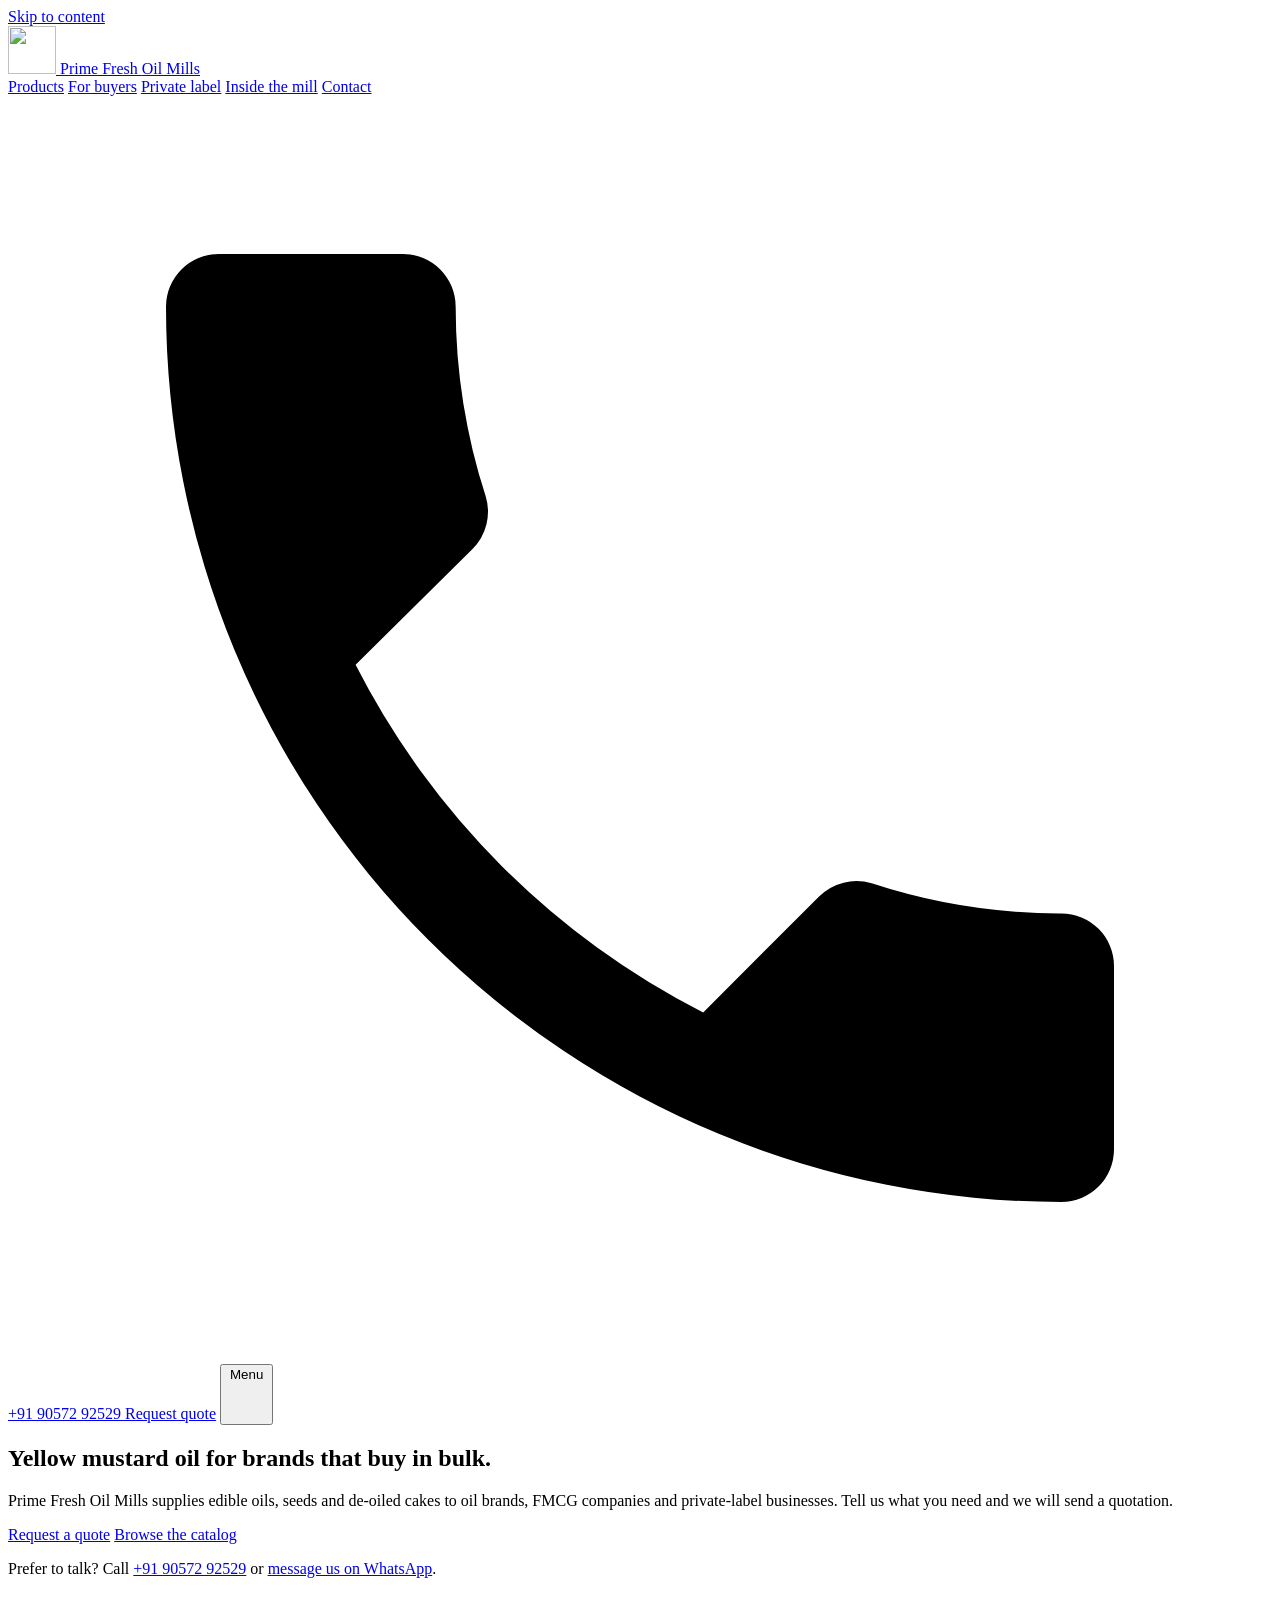
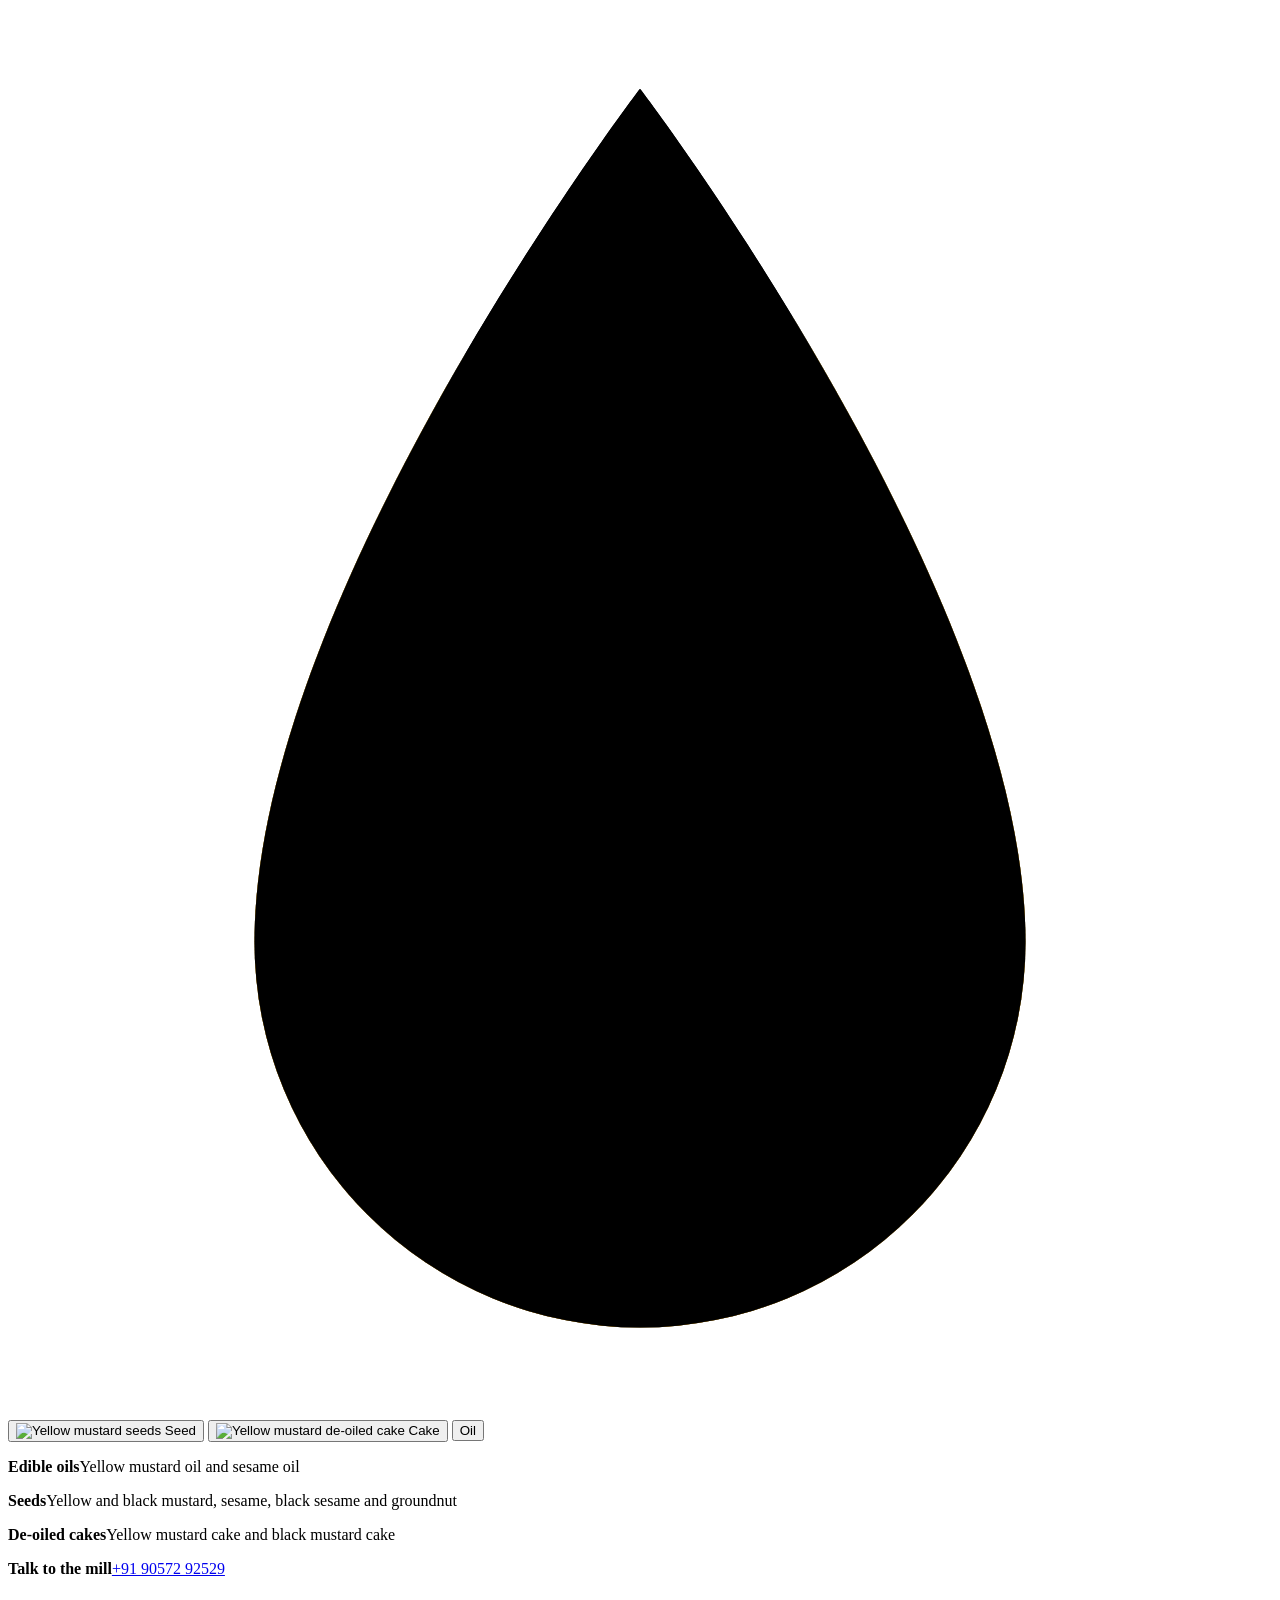
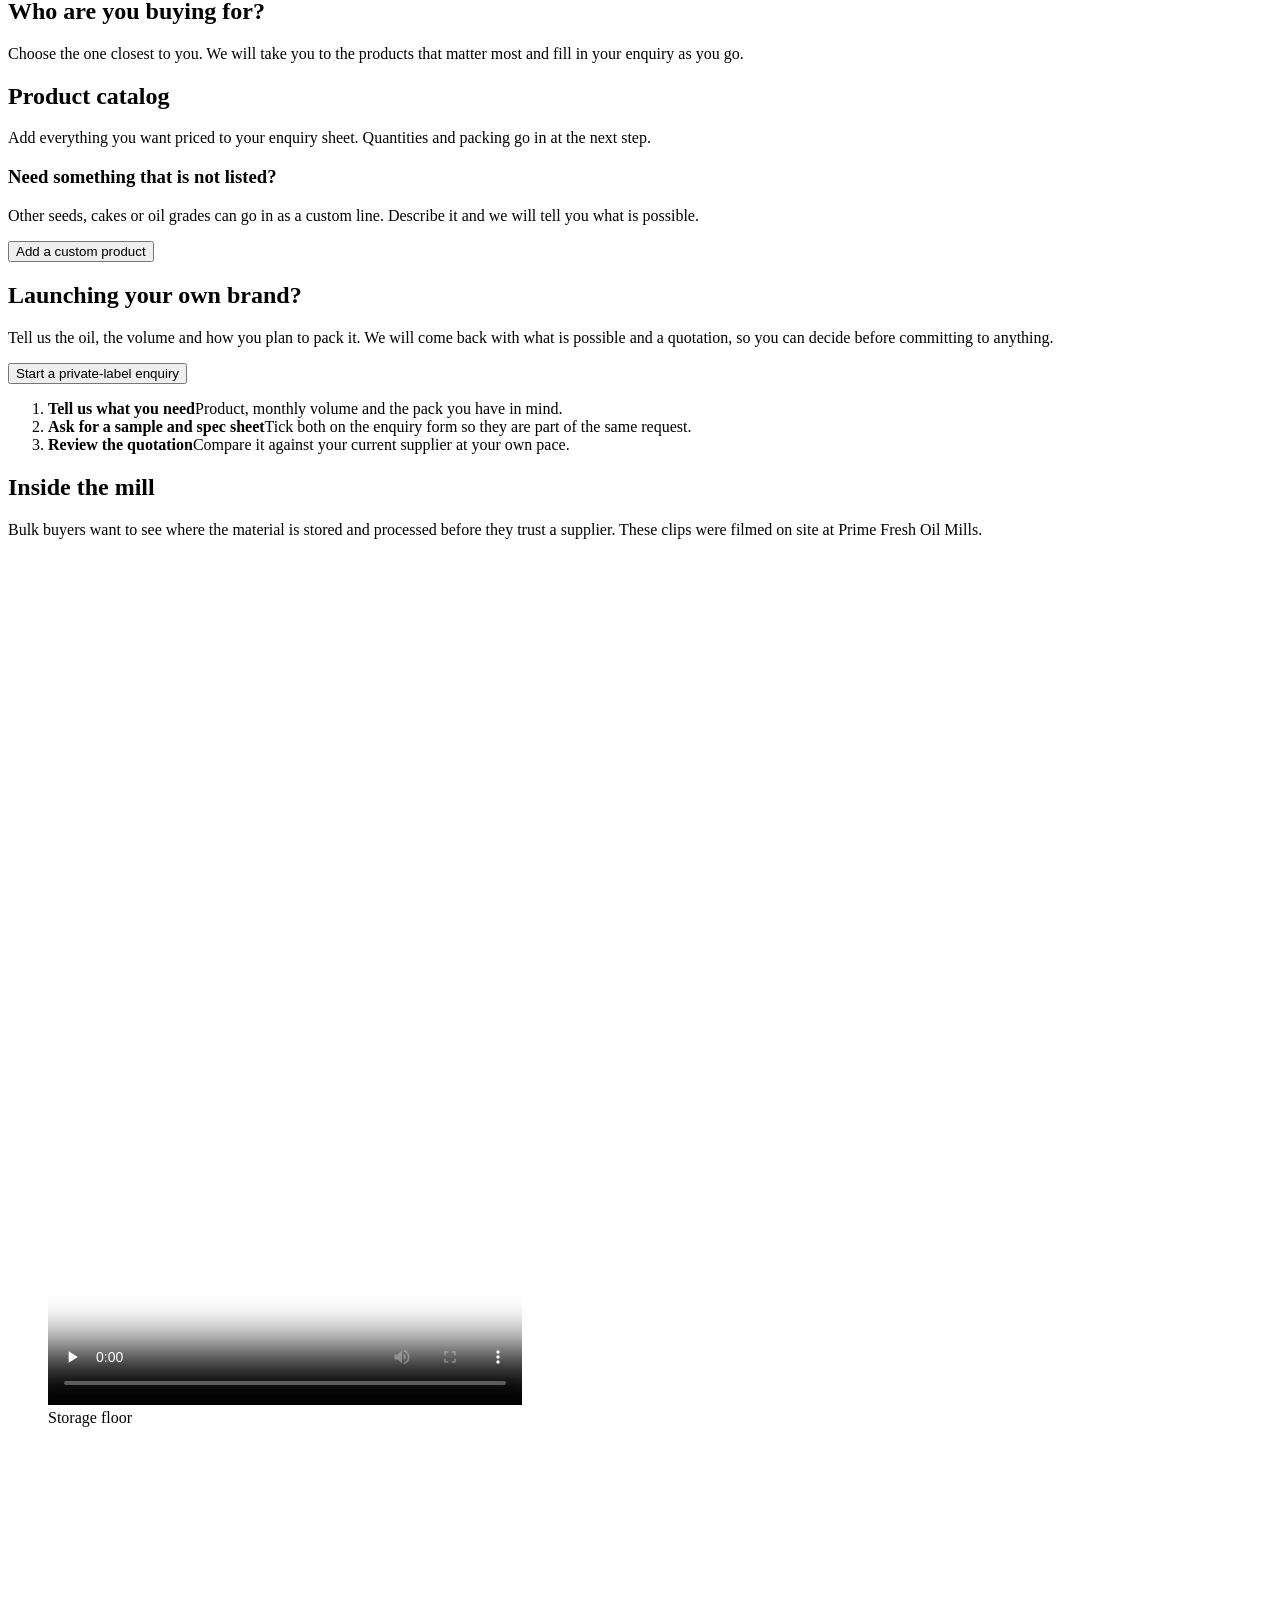
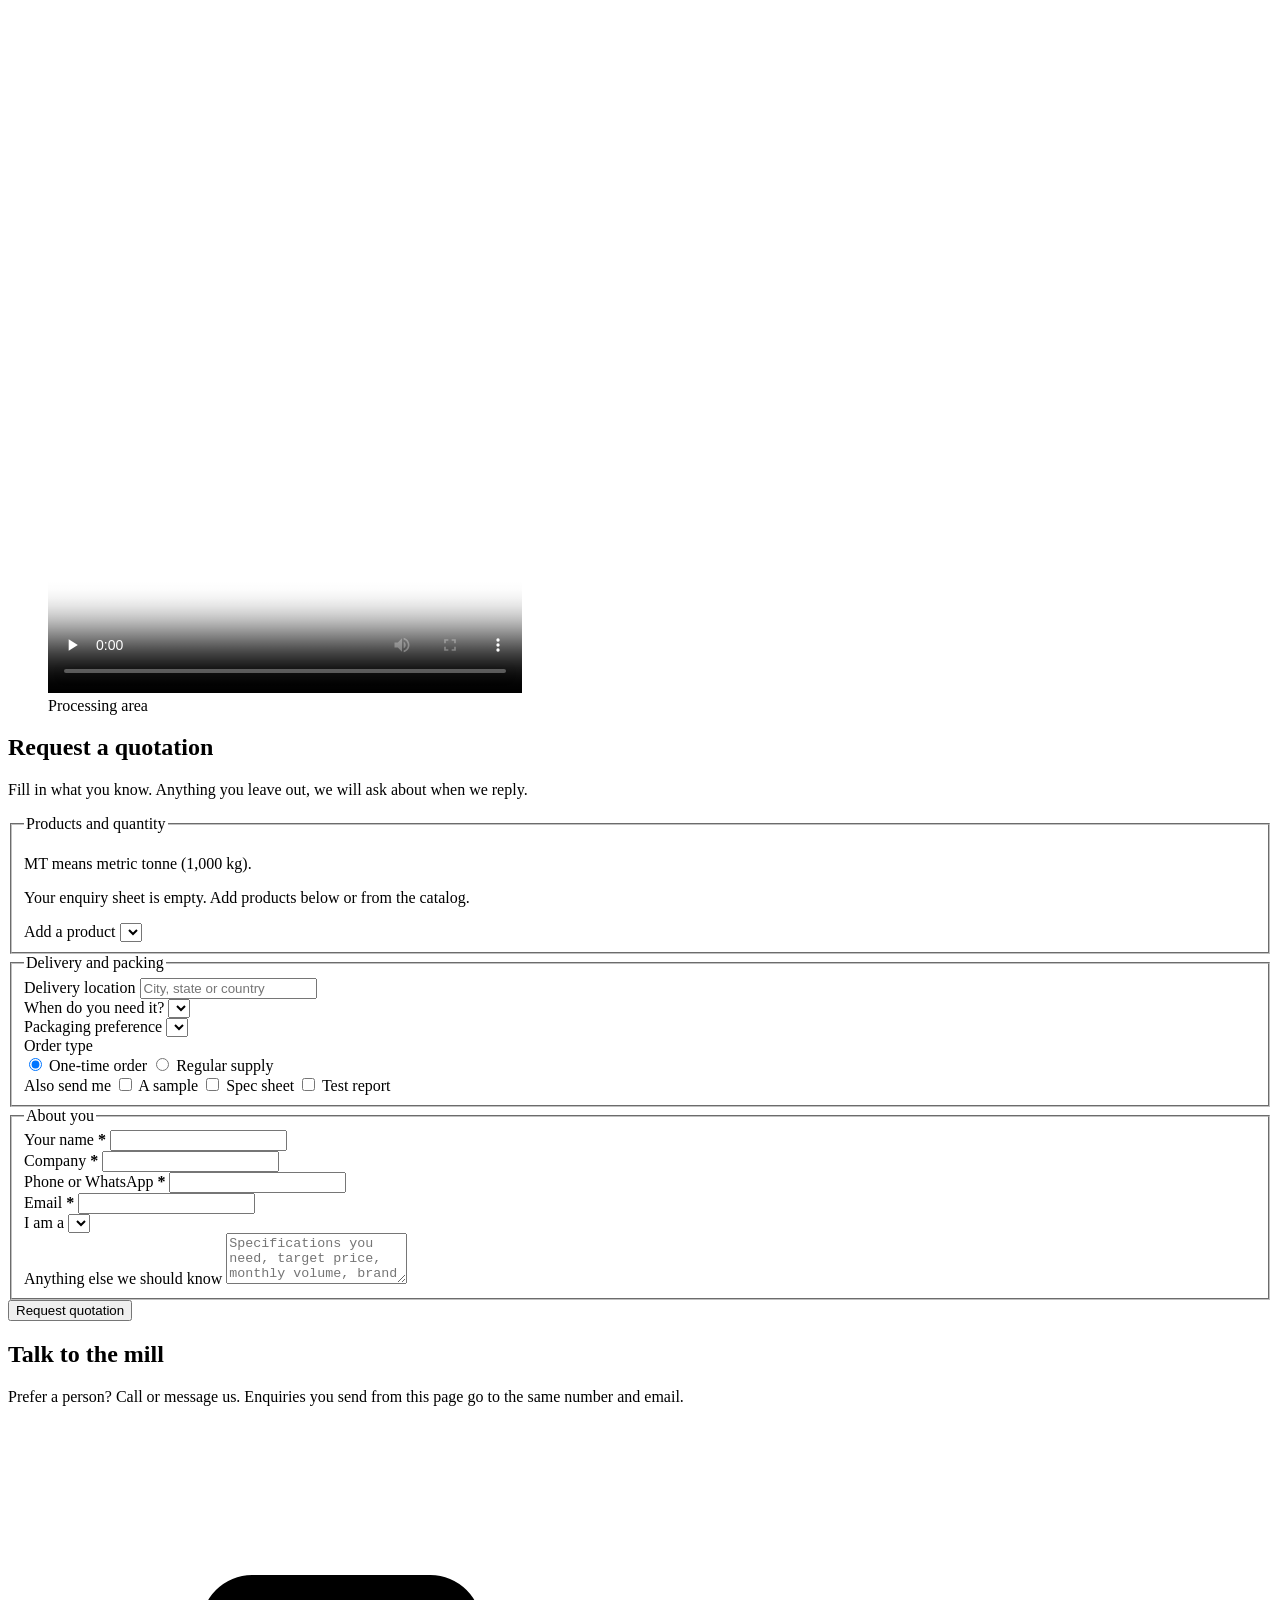
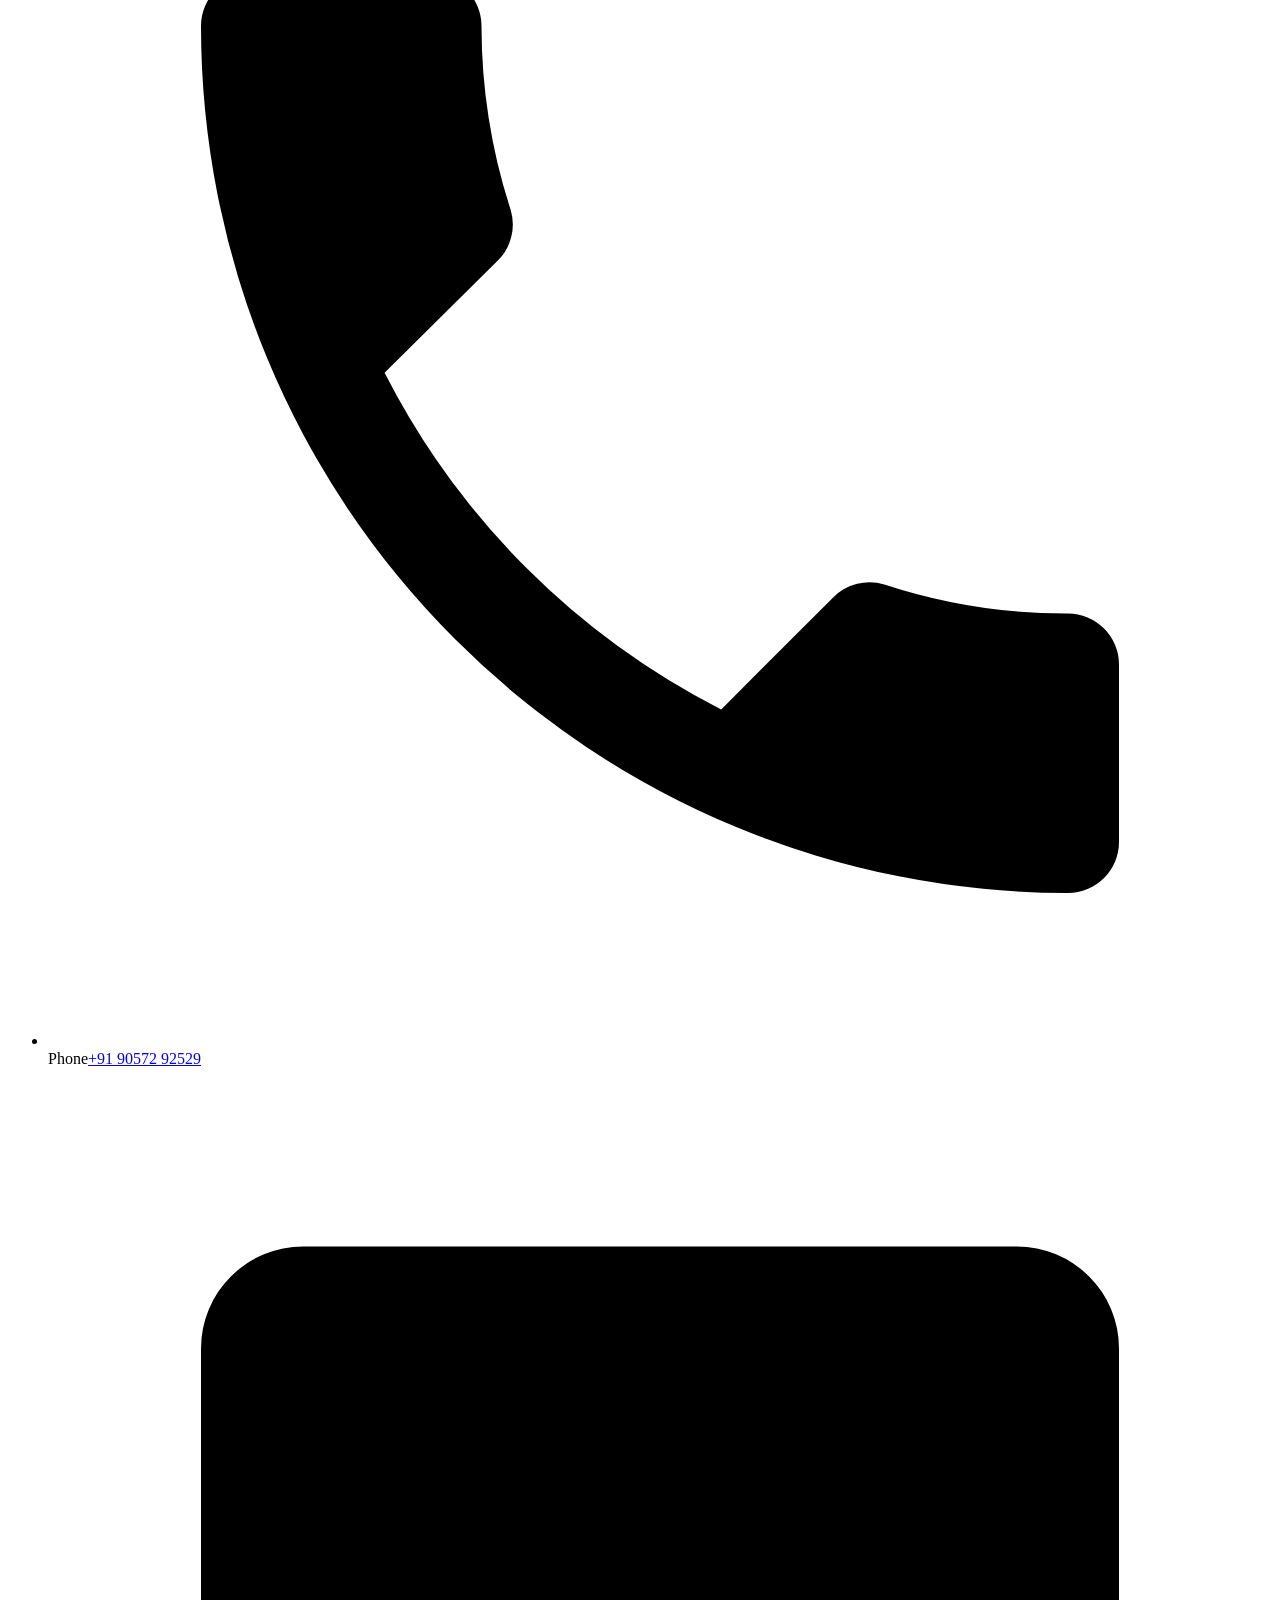
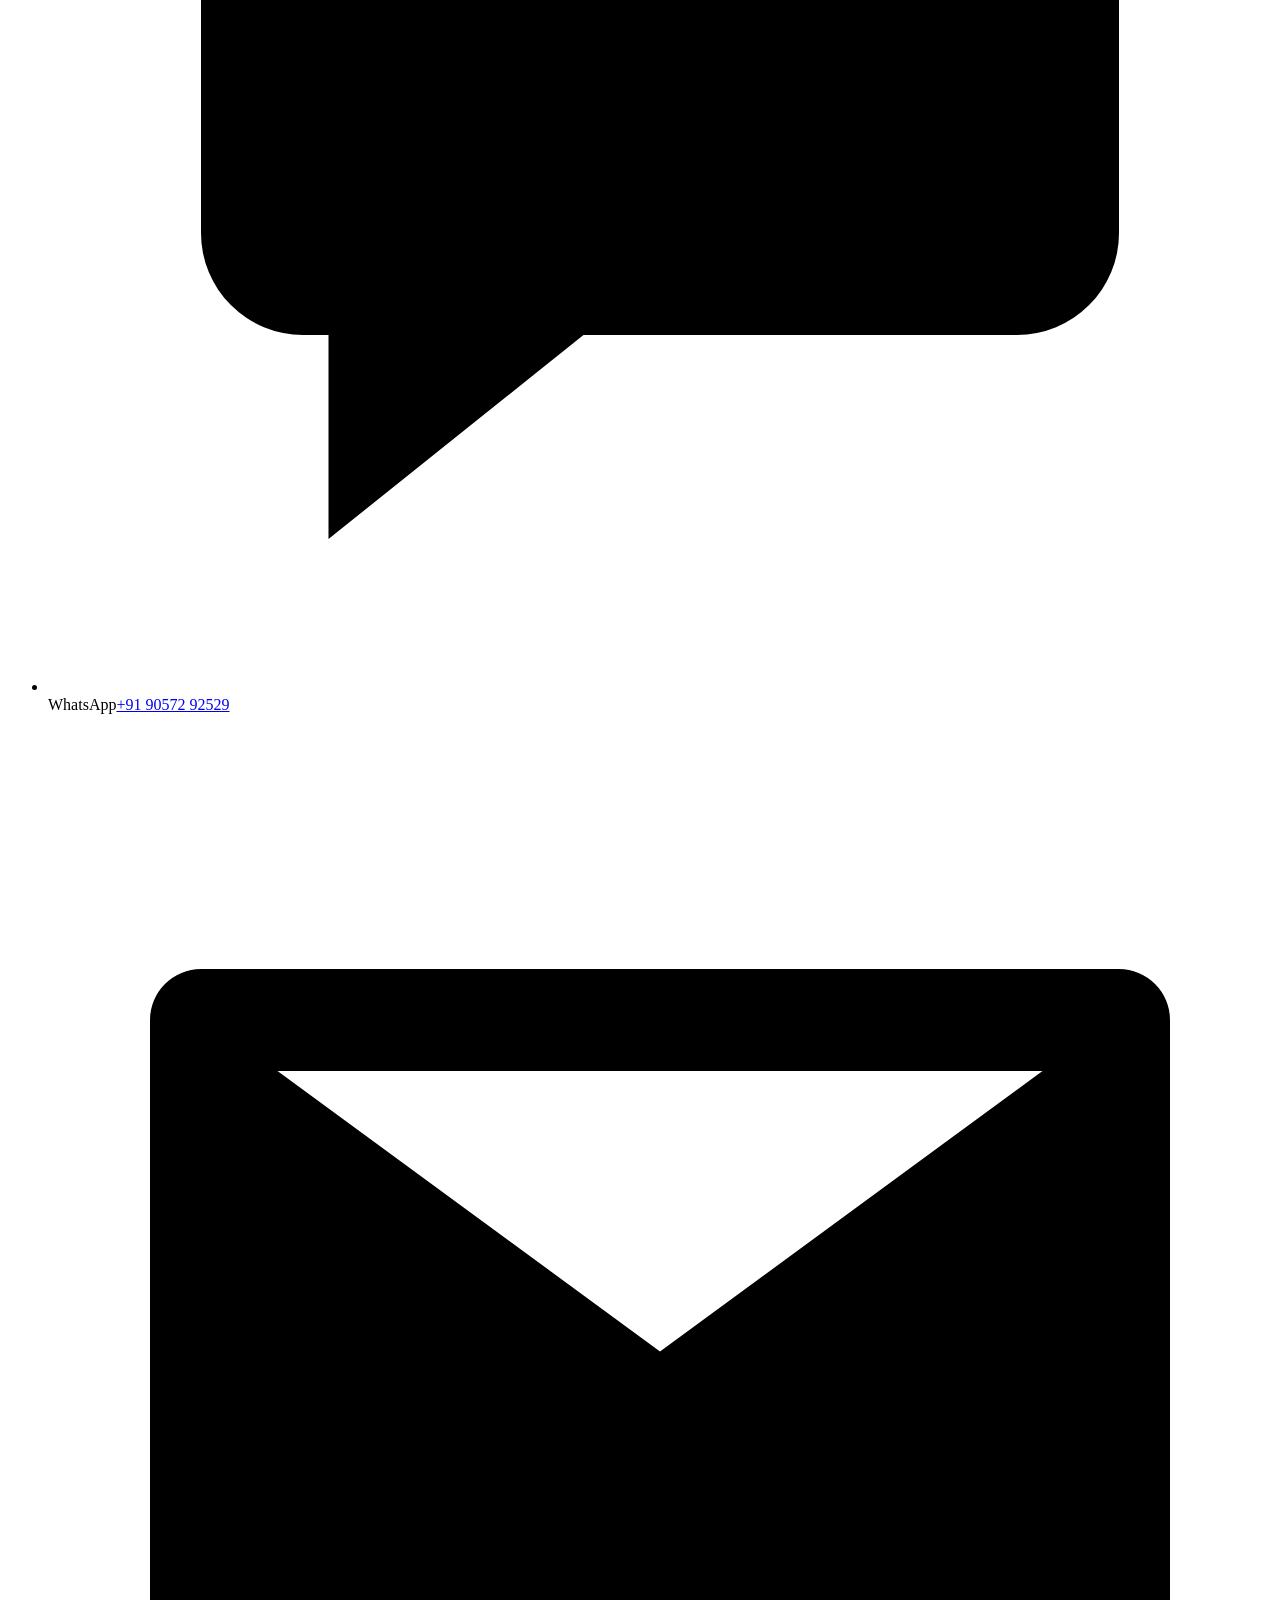
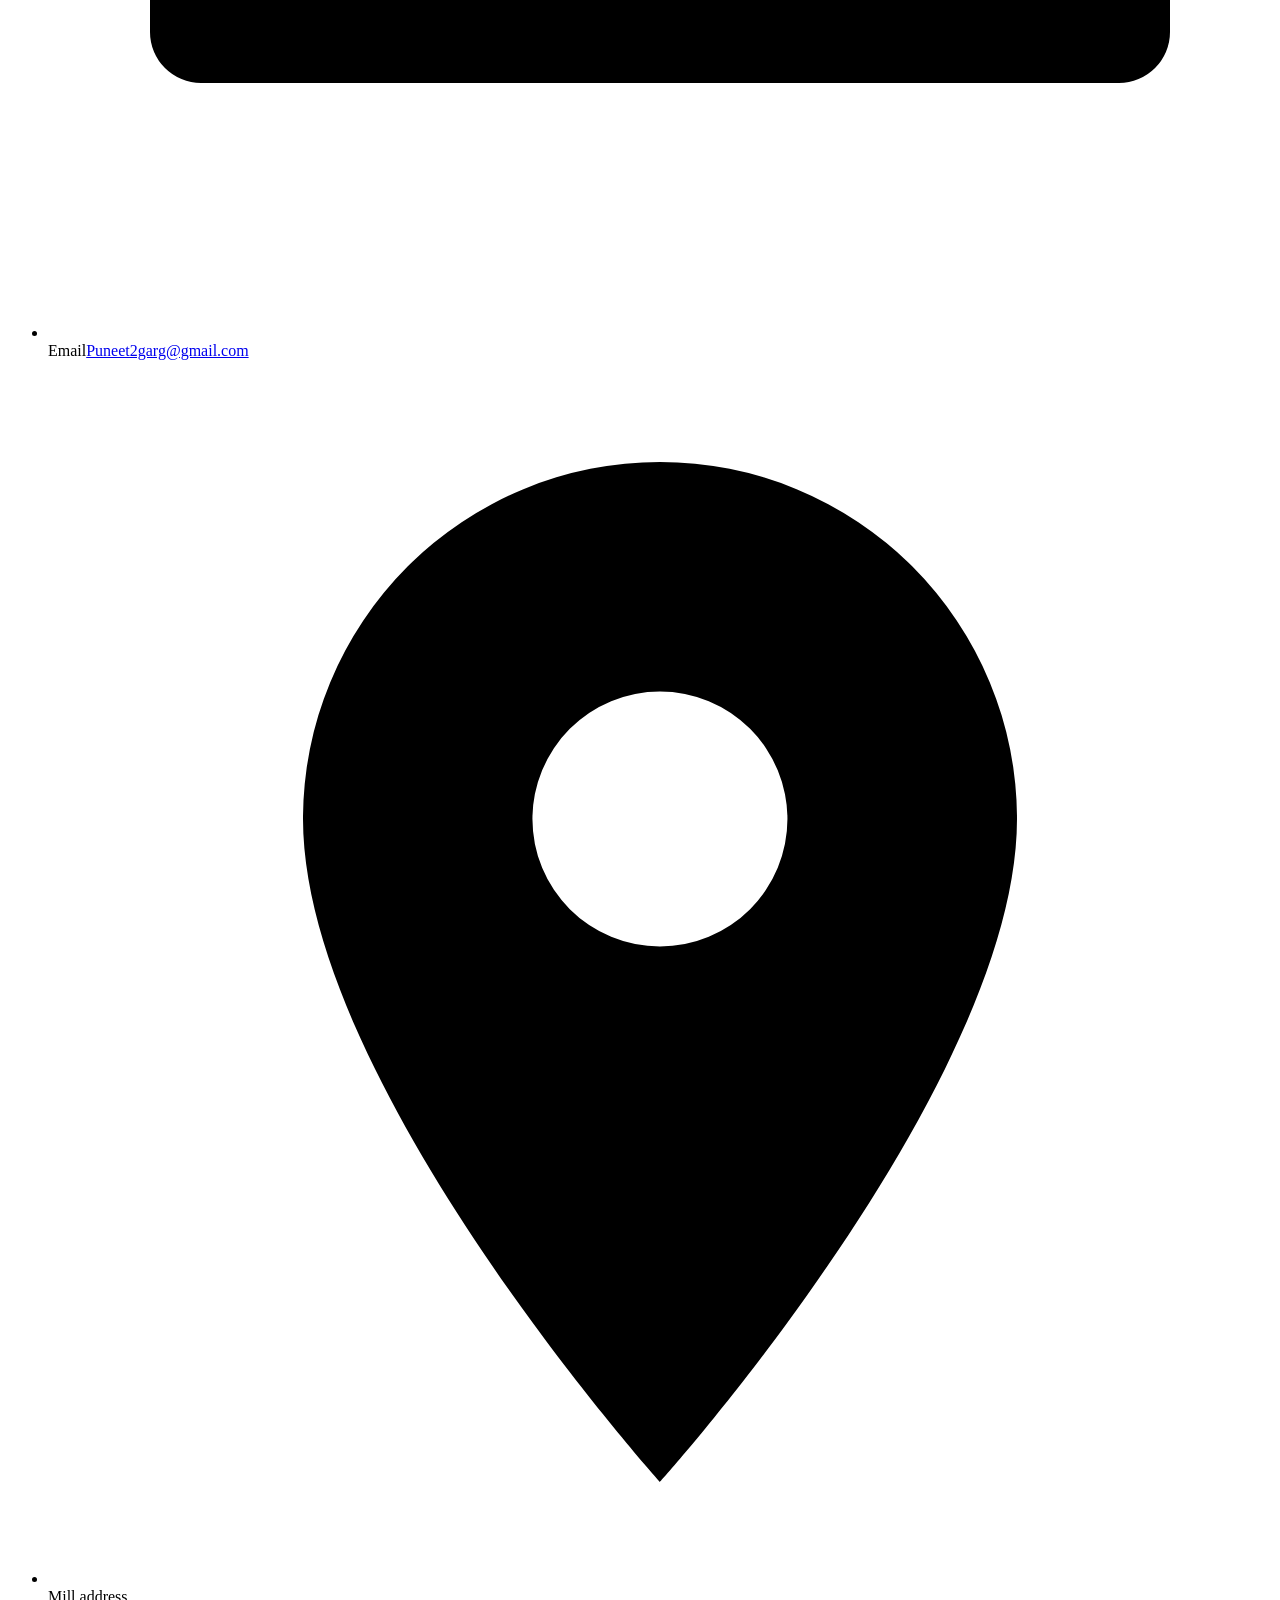
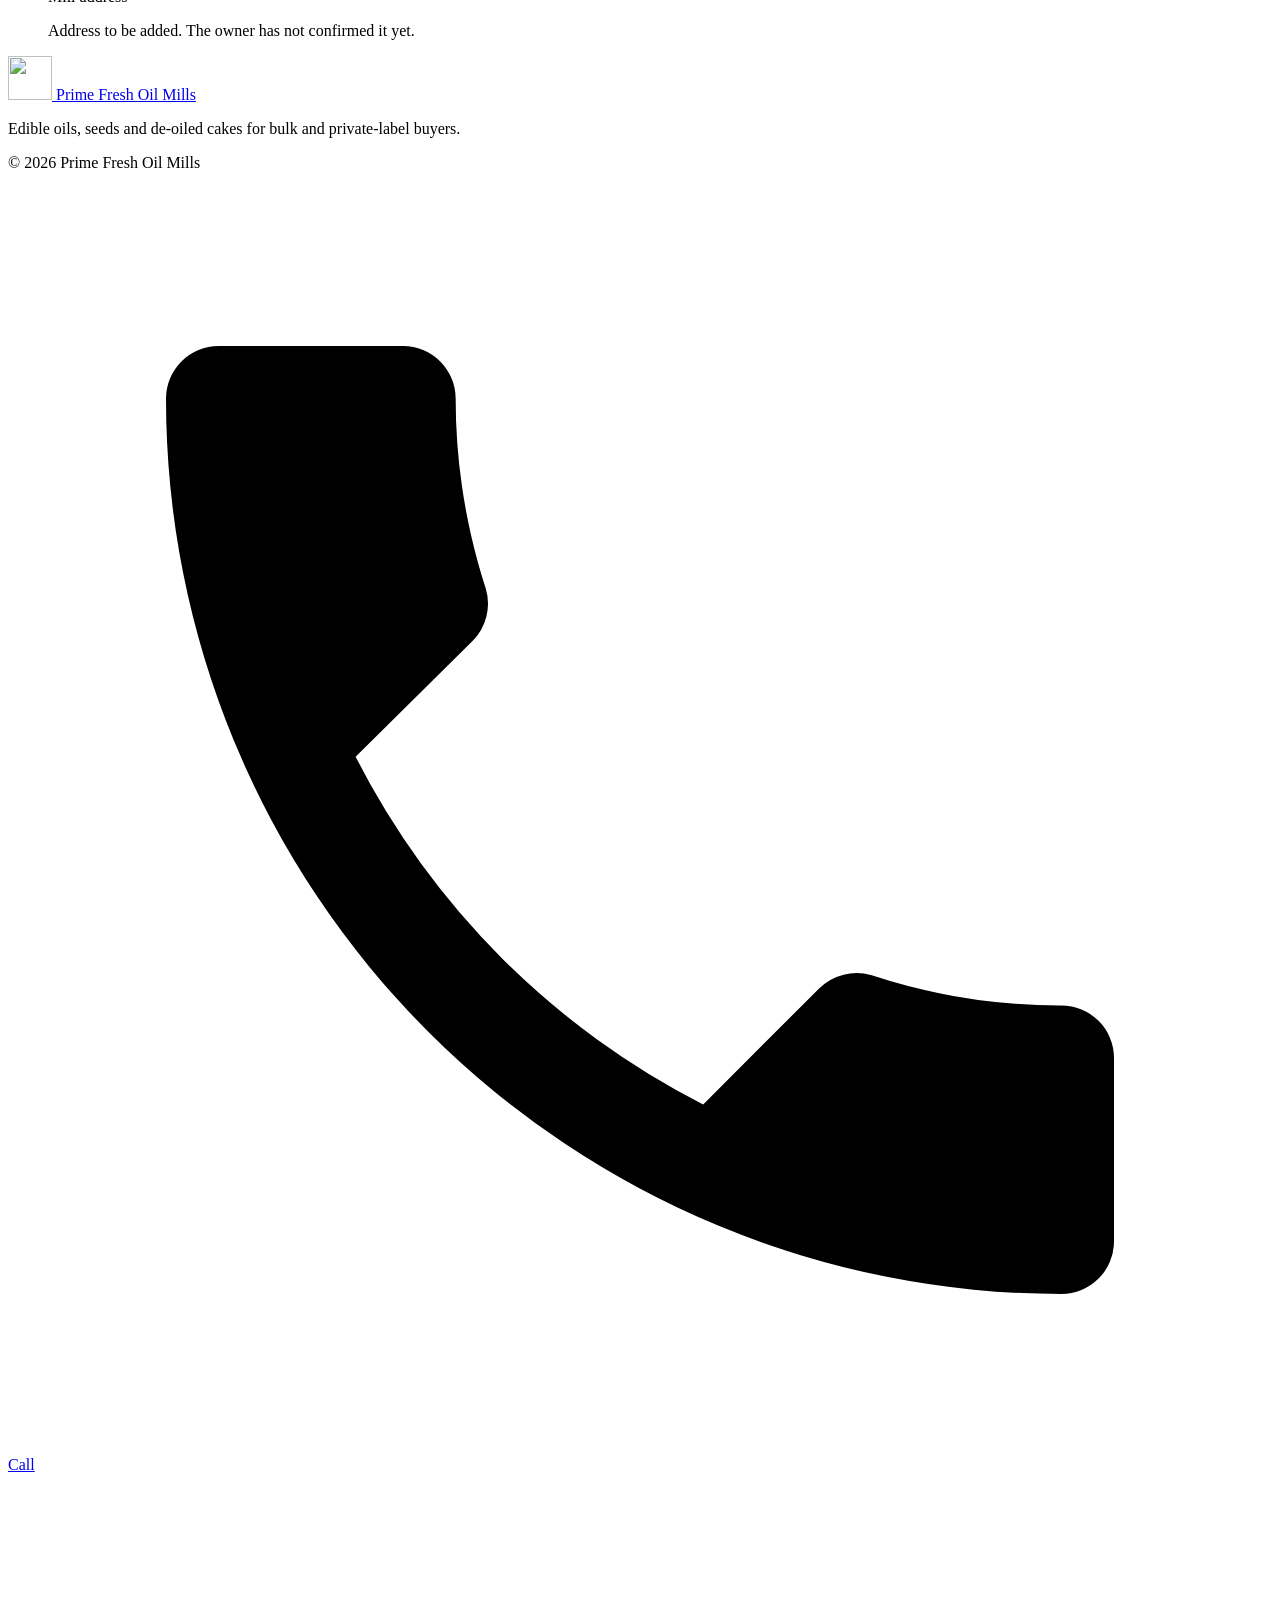
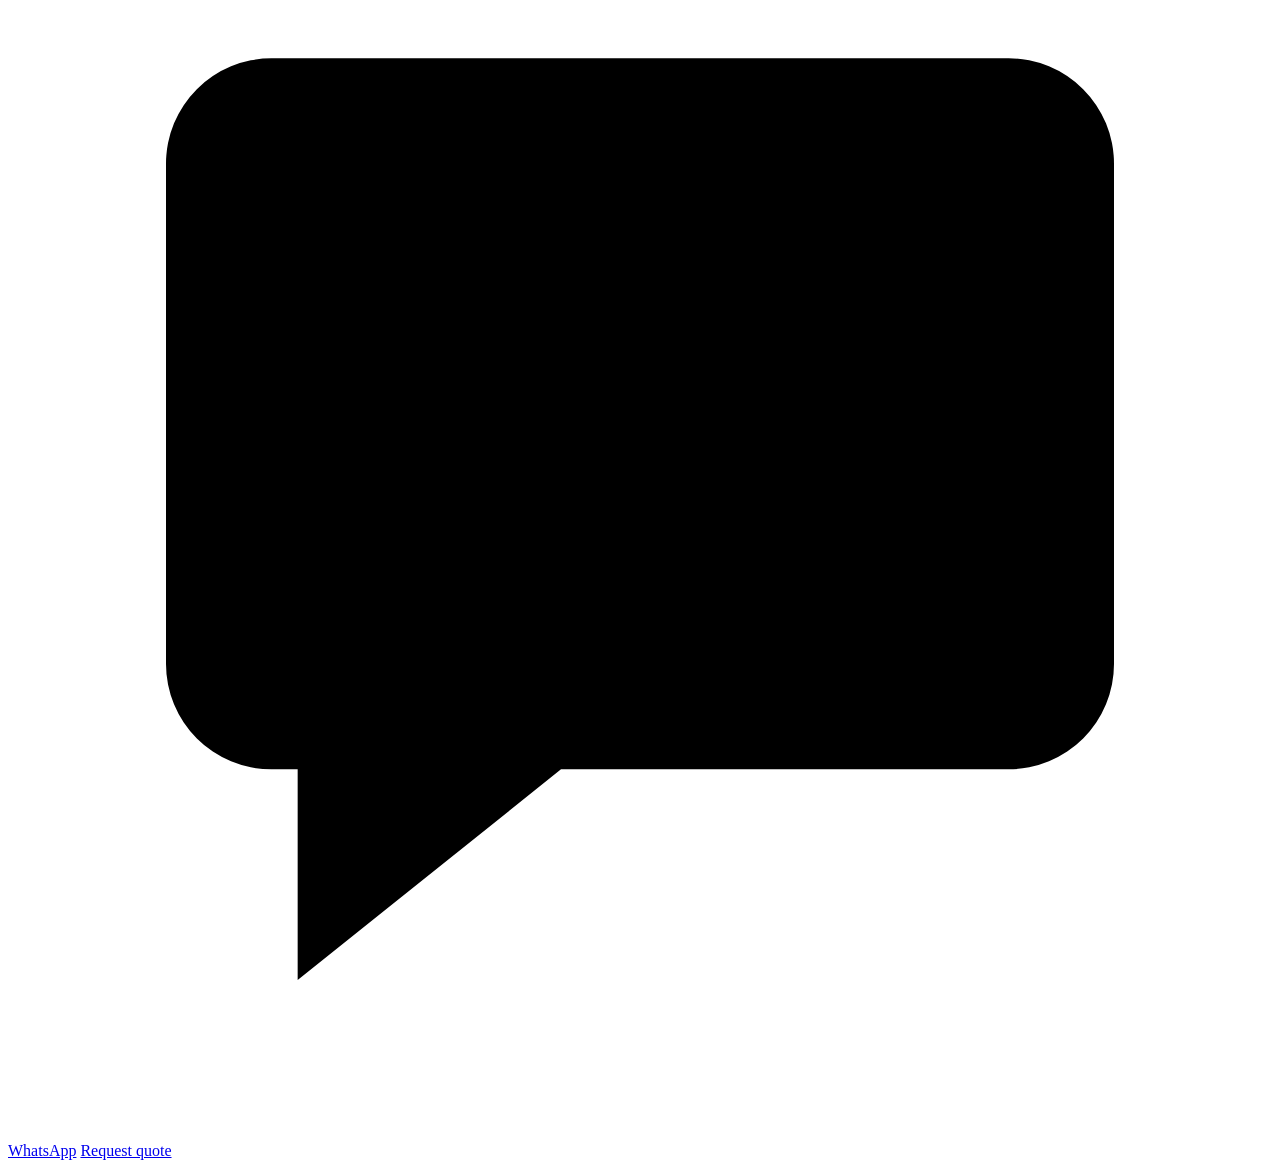
==== index.html @ de6ed410 "Add files via upload" ====
<!doctype html>
<html lang="en">
<head>
  <meta charset="UTF-8" />
  <meta name="viewport" content="width=device-width, initial-scale=1" />
  <title>Prime Fresh Oil Mills | Yellow mustard oil, seeds and de-oiled cakes in bulk</title>
  <meta name="description" content="Prime Fresh Oil Mills supplies yellow mustard oil, sesame oil, edible seeds and de-oiled cakes in bulk to oil brands, FMCG companies and private-label businesses. Request a quotation." />
  <meta name="theme-color" content="#06301B" />
  <meta property="og:title" content="Prime Fresh Oil Mills" />
  <meta property="og:description" content="Yellow mustard oil, sesame oil, seeds and de-oiled cakes in bulk. Request a quotation." />
  <meta property="og:type" content="website" />
  <meta property="og:image" content="/img/emblem-on-white.png" />
  <link rel="icon" type="image/png" href="/img/favicon.png" />
  <link rel="preconnect" href="https://fonts.googleapis.com" />
  <link rel="preconnect" href="https://fonts.gstatic.com" crossorigin />
  <link href="https://fonts.googleapis.com/css2?family=Bricolage+Grotesque:opsz,wght@12..96,500;12..96,700;12..96,800&family=Hanken+Grotesk:wght@400;500;600;700&display=swap" rel="stylesheet" />
  <link rel="stylesheet" href="/css/styles.css" />
  <script type="application/ld+json">
  {
    "@context": "https://schema.org",
    "@type": "Organization",
    "name": "Prime Fresh Oil Mills",
    "telephone": "+91 90572 92529",
    "email": "Puneet2garg@gmail.com",
    "logo": "/img/emblem-on-white.png",
    "description": "Manufacturer and bulk supplier of edible oils, seeds and de-oiled cakes."
  }
  </script>
</head>
<body>
  <a class="skip" href="#main">Skip to content</a>

  <!-- ============ HEADER ============ -->
  <header class="site-header" id="top">
    <div class="wrap site-header__bar">
      <a class="brand" href="#top" aria-label="Prime Fresh Oil Mills, home">
        <img src="/img/emblem.png" alt="" width="48" height="48" />
        <span class="brand__name">Prime Fresh <span>Oil Mills</span></span>
      </a>

      <nav class="nav" id="nav" aria-label="Main">
        <a href="#products">Products</a>
        <a href="#buyers">For buyers</a>
        <a href="#private-label">Private label</a>
        <a href="#mill">Inside the mill</a>
        <a href="#contact">Contact</a>
      </nav>

      <div class="site-header__actions">
        <a class="header-phone" href="tel:+919057292529">
          <svg viewBox="0 0 24 24" aria-hidden="true"><path d="M6.6 10.8a15.1 15.1 0 0 0 6.6 6.6l2.2-2.2a1 1 0 0 1 1-.25 11.4 11.4 0 0 0 3.6.57 1 1 0 0 1 1 1V20a1 1 0 0 1-1 1A17 17 0 0 1 3 4a1 1 0 0 1 1-1h3.5a1 1 0 0 1 1 1c0 1.25.2 2.45.57 3.6a1 1 0 0 1-.25 1z"/></svg>
          +91 90572 92529
        </a>
        <a class="btn btn--gold btn--sm" href="#quote" data-goto-quote>Request quote</a>
        <button class="menu-btn" id="menuBtn" aria-expanded="false" aria-controls="nav">
          <span class="sr">Menu</span>
          <svg viewBox="0 0 24 24" aria-hidden="true"><path d="M4 7h16M4 12h16M4 17h16"/></svg>
        </button>
      </div>
    </div>
  </header>

  <main id="main">

    <!-- ============ HERO ============ -->
    <section class="hero on-dark" aria-labelledby="hero-title">
      <div class="wrap hero__inner">
        <div class="hero__copy">
          <h1 id="hero-title">Yellow mustard oil for brands that buy in bulk.</h1>
          <p class="hero__lead">
            Prime Fresh Oil Mills supplies edible oils, seeds and de-oiled cakes to oil brands,
            FMCG companies and private-label businesses. Tell us what you need and we will send a quotation.
          </p>
          <div class="hero__cta">
            <a class="btn btn--gold btn--lg" href="#quote" data-goto-quote data-prefill-product="yellow-mustard-oil">Request a quote</a>
            <a class="btn btn--ghost btn--lg" href="#products">Browse the catalog</a>
          </div>
          <p class="hero__note">
            Prefer to talk? Call <a href="tel:+919057292529">+91 90572 92529</a> or
            <a href="https://wa.me/919057292529" target="_blank" rel="noopener">message us on WhatsApp</a>.
          </p>
        </div>

        <div class="hero__visual" aria-label="Yellow mustard in three forms: oil, seed and cake">
          <svg class="drop" viewBox="0 0 400 450" role="img" aria-label="A drop of golden yellow mustard oil filling up">
            <defs>
              <clipPath id="dropClip">
                <path d="M200 30 C200 30 78 190 78 300 A122 122 0 0 0 322 300 C322 190 200 30 200 30 Z"/>
              </clipPath>
              <linearGradient id="oilA" x1="0" y1="0" x2="0.4" y2="1">
                <stop offset="0" stop-color="#F7CE5B"/>
                <stop offset="0.55" stop-color="#E5AC2B"/>
                <stop offset="1" stop-color="#B57C10"/>
              </linearGradient>
              <linearGradient id="oilB" x1="0" y1="0" x2="0" y2="1">
                <stop offset="0" stop-color="#FFE08A" stop-opacity=".75"/>
                <stop offset="1" stop-color="#E5AC2B" stop-opacity=".55"/>
              </linearGradient>
            </defs>
            <path class="drop__glass" d="M200 30 C200 30 78 190 78 300 A122 122 0 0 0 322 300 C322 190 200 30 200 30 Z"/>
            <g clip-path="url(#dropClip)">
              <g class="liquid">
                <g class="wave wave--back"><path d="M-200 108 q50 -12 100 0 t100 0 t100 0 t100 0 t100 0 t100 0 t100 0 t100 0 V480 H-200 Z" fill="url(#oilB)"/></g>
                <g class="wave wave--front"><path d="M-200 118 q50 -12 100 0 t100 0 t100 0 t100 0 t100 0 t100 0 t100 0 t100 0 V480 H-200 Z" fill="url(#oilA)"/></g>
              </g>
            </g>
            <path class="drop__shine" d="M122 290 C122 240 150 188 176 146"/>
            <path class="drop__outline" d="M200 30 C200 30 78 190 78 300 A122 122 0 0 0 322 300 C322 190 200 30 200 30 Z"/>
          </svg>

          <button class="medal medal--seed" type="button" data-filter-form="seed" data-filter-crop="mustard">
            <img src="/img/yellow-mustard-seeds.webp" alt="Yellow mustard seeds" width="120" height="120" />
            <span>Seed</span>
          </button>
          <button class="medal medal--cake" type="button" data-filter-form="cake" data-filter-crop="mustard">
            <img src="/img/yellow-mustard-cake.webp" alt="Yellow mustard de-oiled cake" width="120" height="120" />
            <span>Cake</span>
          </button>
          <button class="medal-tag medal-tag--oil" type="button" data-filter-form="oil" data-filter-crop="mustard">Oil</button>
        </div>
      </div>
    </section>

    <!-- ============ WHAT WE SUPPLY (confirmed facts only) ============ -->
    <section class="facts" aria-label="What we supply">
      <div class="wrap facts__grid">
        <p><strong>Edible oils</strong>Yellow mustard oil and sesame oil</p>
        <p><strong>Seeds</strong>Yellow and black mustard, sesame, black sesame and groundnut</p>
        <p><strong>De-oiled cakes</strong>Yellow mustard cake and black mustard cake</p>
        <p><strong>Talk to the mill</strong><a href="tel:+919057292529">+91 90572 92529</a></p>
      </div>
    </section>

    <!-- ============ BUYER ROUTES ============ -->
    <section class="section section--paper" id="buyers" aria-labelledby="buyers-title">
      <div class="wrap buyers">
        <div class="section__head">
          <h2 id="buyers-title">Who are you buying for?</h2>
          <p>Choose the one closest to you. We will take you to the products that matter most and fill in your enquiry as you go.</p>
        </div>
        <ul class="routes" id="routes"></ul>
      </div>
    </section>

    <!-- ============ CATALOG ============ -->
    <section class="section" id="products" aria-labelledby="products-title">
      <div class="wrap">
        <div class="section__head">
          <h2 id="products-title">Product catalog</h2>
          <p>Add everything you want priced to your enquiry sheet. Quantities and packing go in at the next step.</p>
        </div>

        <div class="filters" role="group" aria-label="Filter products">
          <div class="seg" id="formFilters" role="group" aria-label="Product form"></div>
          <div class="chips" id="cropFilters" role="group" aria-label="Crop"></div>
          <p class="filters__count" id="count" aria-live="polite"></p>
        </div>

        <div class="grid" id="grid"></div>

        <div class="custom-ask">
          <div>
            <h3>Need something that is not listed?</h3>
            <p>Other seeds, cakes or oil grades can go in as a custom line. Describe it and we will tell you what is possible.</p>
          </div>
          <button class="btn btn--outline" type="button" data-add-other>Add a custom product</button>
        </div>
      </div>
    </section>

    <!-- ============ PRIVATE LABEL ============ -->
    <section class="section section--green on-dark" id="private-label" aria-labelledby="pl-title">
      <div class="wrap pl">
        <div class="pl__copy">
          <h2 id="pl-title">Launching your own brand?</h2>
          <p>
            Tell us the oil, the volume and how you plan to pack it. We will come back with what is possible and a quotation,
            so you can decide before committing to anything.
          </p>
          <button class="btn btn--gold btn--lg" type="button" id="plStart">Start a private-label enquiry</button>
        </div>
        <ol class="steps">
          <li><strong>Tell us what you need</strong><span>Product, monthly volume and the pack you have in mind.</span></li>
          <li><strong>Ask for a sample and spec sheet</strong><span>Tick both on the enquiry form so they are part of the same request.</span></li>
          <li><strong>Review the quotation</strong><span>Compare it against your current supplier at your own pace.</span></li>
        </ol>
      </div>
    </section>

    <!-- ============ INSIDE THE MILL ============ -->
    <section class="section section--paper" id="mill" aria-labelledby="mill-title">
      <div class="wrap mill">
        <div class="section__head">
          <h2 id="mill-title">Inside the mill</h2>
          <p>Bulk buyers want to see where the material is stored and processed before they trust a supplier. These clips were filmed on site at Prime Fresh Oil Mills.</p>
        </div>
        <div class="reels">
          <figure>
            <video controls playsinline preload="none" poster="/img/poster-storage.webp" width="474" height="850">
              <source src="/video/storage-floor.mp4" type="video/mp4" />
            </video>
            <figcaption>Storage floor</figcaption>
          </figure>
          <figure>
            <video controls playsinline preload="none" poster="/img/poster-processing.webp" width="474" height="850">
              <source src="/video/processing-floor.mp4" type="video/mp4" />
            </video>
            <figcaption>Processing area</figcaption>
          </figure>
        </div>
      </div>
    </section>

    <!-- ============ QUOTE + CONTACT ============ -->
    <section class="section quote" id="quote" aria-labelledby="quote-title">
      <div class="wrap quote__grid">

        <div class="sheet" id="sheet">
          <div class="sheet__head">
            <h2 id="quote-title">Request a quotation</h2>
            <p>Fill in what you know. Anything you leave out, we will ask about when we reply.</p>
          </div>

          <form id="enquiryForm" novalidate>
            <div class="alert" id="formAlert" role="alert" hidden></div>

            <fieldset class="fs">
              <legend>Products and quantity</legend>
              <p class="hint">MT means metric tonne (1,000 kg).</p>
              <ul class="items" id="items"></ul>
              <div class="empty" id="itemsEmpty">
                <p>Your enquiry sheet is empty. Add products below or from the catalog.</p>
              </div>
              <div class="field field--inline">
                <label for="addSelect">Add a product</label>
                <select id="addSelect"></select>
              </div>
            </fieldset>

            <fieldset class="fs">
              <legend>Delivery and packing</legend>
              <div class="cols">
                <div class="field">
                  <label for="destination">Delivery location</label>
                  <input id="destination" name="destination" type="text" autocomplete="off" placeholder="City, state or country" />
                </div>
                <div class="field">
                  <label for="needBy">When do you need it?</label>
                  <select id="needBy" name="needBy"></select>
                </div>
                <div class="field">
                  <label for="packaging">Packaging preference</label>
                  <select id="packaging" name="packaging"></select>
                </div>
                <div class="field">
                  <span class="label" id="orderTypeLabel">Order type</span>
                  <div class="radios" role="radiogroup" aria-labelledby="orderTypeLabel">
                    <label><input type="radio" name="orderType" value="One-time order" checked /> One-time order</label>
                    <label><input type="radio" name="orderType" value="Regular supply" /> Regular supply</label>
                  </div>
                </div>
              </div>
              <div class="checks">
                <span class="label">Also send me</span>
                <label><input type="checkbox" name="extras" value="a sample" /> A sample</label>
                <label><input type="checkbox" name="extras" value="the spec sheet" /> Spec sheet</label>
                <label><input type="checkbox" name="extras" value="a test report" /> Test report</label>
              </div>
            </fieldset>

            <fieldset class="fs">
              <legend>About you</legend>
              <div class="cols">
                <div class="field">
                  <label for="name">Your name <b aria-hidden="true">*</b></label>
                  <input id="name" name="name" type="text" autocomplete="name" required />
                </div>
                <div class="field">
                  <label for="company">Company <b aria-hidden="true">*</b></label>
                  <input id="company" name="company" type="text" autocomplete="organization" required />
                </div>
                <div class="field">
                  <label for="phone">Phone or WhatsApp <b aria-hidden="true">*</b></label>
                  <input id="phone" name="phone" type="tel" autocomplete="tel" inputmode="tel" required />
                </div>
                <div class="field">
                  <label for="email">Email <b aria-hidden="true">*</b></label>
                  <input id="email" name="email" type="email" autocomplete="email" required />
                </div>
                <div class="field field--wide">
                  <label for="buyer">I am a</label>
                  <select id="buyer" name="buyer"></select>
                </div>
                <div class="field field--wide">
                  <label for="notes">Anything else we should know</label>
                  <textarea id="notes" name="notes" rows="3" placeholder="Specifications you need, target price, monthly volume, brand requirements"></textarea>
                </div>
              </div>
            </fieldset>

            <button class="btn btn--green btn--lg btn--block" type="submit">Request quotation</button>
          </form>

          <div class="result" id="result" hidden tabindex="-1" aria-labelledby="resultTitle">
            <h3 id="resultTitle">Your enquiry is ready to send</h3>
            <p class="result__note">It has not been sent yet. Send it to the mill the way that suits you.</p>
            <pre class="result__body" id="resultBody"></pre>
            <div class="result__actions">
              <a class="btn btn--wa" id="sendWa" target="_blank" rel="noopener">
                <svg viewBox="0 0 24 24" aria-hidden="true"><path d="M5 3.500h14a2 2 0 0 1 2 2v9.500a2 2 0 0 1-2 2h-8.500L5.500 21v-4H5a2 2 0 0 1-2-2V5.500a2 2 0 0 1 2-2z"/></svg>
                Send on WhatsApp
              </a>
              <a class="btn btn--outline" id="sendMail">Send by email</a>
              <button class="btn btn--outline" type="button" id="copyBtn">Copy enquiry</button>
            </div>
            <button class="link" type="button" id="editBtn">Edit this enquiry</button>
          </div>
        </div>

        <aside class="contact on-dark" id="contact" aria-labelledby="contact-title">
          <h2 id="contact-title">Talk to the mill</h2>
          <p>Prefer a person? Call or message us. Enquiries you send from this page go to the same number and email.</p>
          <ul class="contact__list">
            <li>
              <svg viewBox="0 0 24 24" aria-hidden="true"><path d="M6.6 10.8a15.1 15.1 0 0 0 6.6 6.6l2.2-2.2a1 1 0 0 1 1-.25 11.400 11.400 0 0 0 3.600.57 1 1 0 0 1 1 1V20a1 1 0 0 1-1 1A17 17 0 0 1 3 4a1 1 0 0 1 1-1h3.500a1 1 0 0 1 1 1c0 1.250.2 2.450.57 3.600a1 1 0 0 1-.25 1z"/></svg>
              <div><span>Phone</span><a href="tel:+919057292529">+91 90572 92529</a></div>
            </li>
            <li>
              <svg viewBox="0 0 24 24" aria-hidden="true"><path d="M5 3.500h14a2 2 0 0 1 2 2v9.500a2 2 0 0 1-2 2h-8.500L5.500 21v-4H5a2 2 0 0 1-2-2V5.500a2 2 0 0 1 2-2z"/></svg>
              <div><span>WhatsApp</span><a href="https://wa.me/919057292529" target="_blank" rel="noopener">+91 90572 92529</a></div>
            </li>
            <li>
              <svg viewBox="0 0 24 24" aria-hidden="true"><path d="M3 5h18a1 1 0 0 1 1 1v12a1 1 0 0 1-1 1H3a1 1 0 0 1-1-1V6a1 1 0 0 1 1-1zm1.500 2 7.500 5.500L19.500 7z"/></svg>
              <div><span>Email</span><a href="mailto:Puneet2garg@gmail.com">Puneet2garg@gmail.com</a></div>
            </li>
            <li>
              <svg viewBox="0 0 24 24" aria-hidden="true"><path d="M12 2a7 7 0 0 0-7 7c0 5.200 7 13 7 13s7-7.800 7-13a7 7 0 0 0-7-7zm0 9.500A2.500 2.500 0 1 1 12 6.500a2.500 2.500 0 0 1 0 5z"/></svg>
              <div>
                <span>Mill address</span>
                <p class="placeholder">Address to be added. The owner has not confirmed it yet.</p>
              </div>
            </li>
          </ul>
        </aside>

      </div>
    </section>
  </main>

  <!-- ============ FOOTER ============ -->
  <footer class="footer on-dark">
    <div class="wrap footer__bar">
      <a class="brand brand--footer" href="#top" aria-label="Back to top">
        <img src="/img/emblem-on-white.png" alt="" width="44" height="44" />
        <span class="brand__name">Prime Fresh <span>Oil Mills</span></span>
      </a>
      <p>Edible oils, seeds and de-oiled cakes for bulk and private-label buyers.</p>
      <p class="footer__legal">&copy; 2026 Prime Fresh Oil Mills</p>
    </div>
  </footer>

  <!-- ============ FLOATING UI ============ -->
  <button class="pill" id="pill" type="button" hidden>
    <span>Enquiry sheet</span><b id="pillCount">0</b>
  </button>

  <div class="mobile-bar" id="mobileBar">
    <a href="tel:+919057292529"><svg viewBox="0 0 24 24" aria-hidden="true"><path d="M6.6 10.8a15.1 15.1 0 0 0 6.6 6.6l2.2-2.2a1 1 0 0 1 1-.25 11.400 11.400 0 0 0 3.600.57 1 1 0 0 1 1 1V20a1 1 0 0 1-1 1A17 17 0 0 1 3 4a1 1 0 0 1 1-1h3.500a1 1 0 0 1 1 1c0 1.250.2 2.450.57 3.600a1 1 0 0 1-.25 1z"/></svg>Call</a>
    <a href="https://wa.me/919057292529" target="_blank" rel="noopener"><svg viewBox="0 0 24 24" aria-hidden="true"><path d="M5 3.500h14a2 2 0 0 1 2 2v9.500a2 2 0 0 1-2 2h-8.500L5.500 21v-4H5a2 2 0 0 1-2-2V5.500a2 2 0 0 1 2-2z"/></svg>WhatsApp</a>
    <a class="mobile-bar__cta" href="#quote" data-goto-quote>Request quote <b id="barCount" hidden>0</b></a>
  </div>

  <div class="toast" id="toast" role="status" aria-live="polite" hidden></div>

  <!-- ============ PRODUCT DRAWER ============ -->
  <div class="drawer" id="drawer" hidden>
    <div class="drawer__scrim" data-close></div>
    <aside class="drawer__panel" role="dialog" aria-modal="true" aria-labelledby="drawerTitle" tabindex="-1">
      <button class="drawer__close" type="button" data-close aria-label="Close product details">
        <svg viewBox="0 0 24 24" aria-hidden="true"><path d="M6 6l12 12M18 6 6 18"/></svg>
      </button>
      <div class="drawer__media" id="drawerMedia"></div>
      <div class="drawer__body">
        <div class="tile__meta" id="drawerMeta"></div>
        <h2 id="drawerTitle"></h2>
        <p id="drawerText"></p>
        <dl class="specs">
          <div><dt>Category</dt><dd id="specCat"></dd></div>
          <div><dt>Crop</dt><dd id="specCrop"></dd></div>
          <div><dt>Specifications</dt><dd>Tick "Spec sheet" on the enquiry form to request them.</dd></div>
          <div><dt>Sample</dt><dd>Tick "A sample" on the enquiry form to request one.</dd></div>
          <div><dt>Minimum order and price</dt><dd>Given in the quotation, based on your quantity and packing.</dd></div>
        </dl>
        <div class="drawer__actions">
          <button class="btn btn--green btn--block" type="button" id="drawerAdd">Add to enquiry</button>
          <a class="btn btn--outline btn--block" id="drawerWa" target="_blank" rel="noopener">Ask about this on WhatsApp</a>
        </div>
      </div>
    </aside>
  </div>

  <script src="/js/app.js"></script>
</body>
</html>
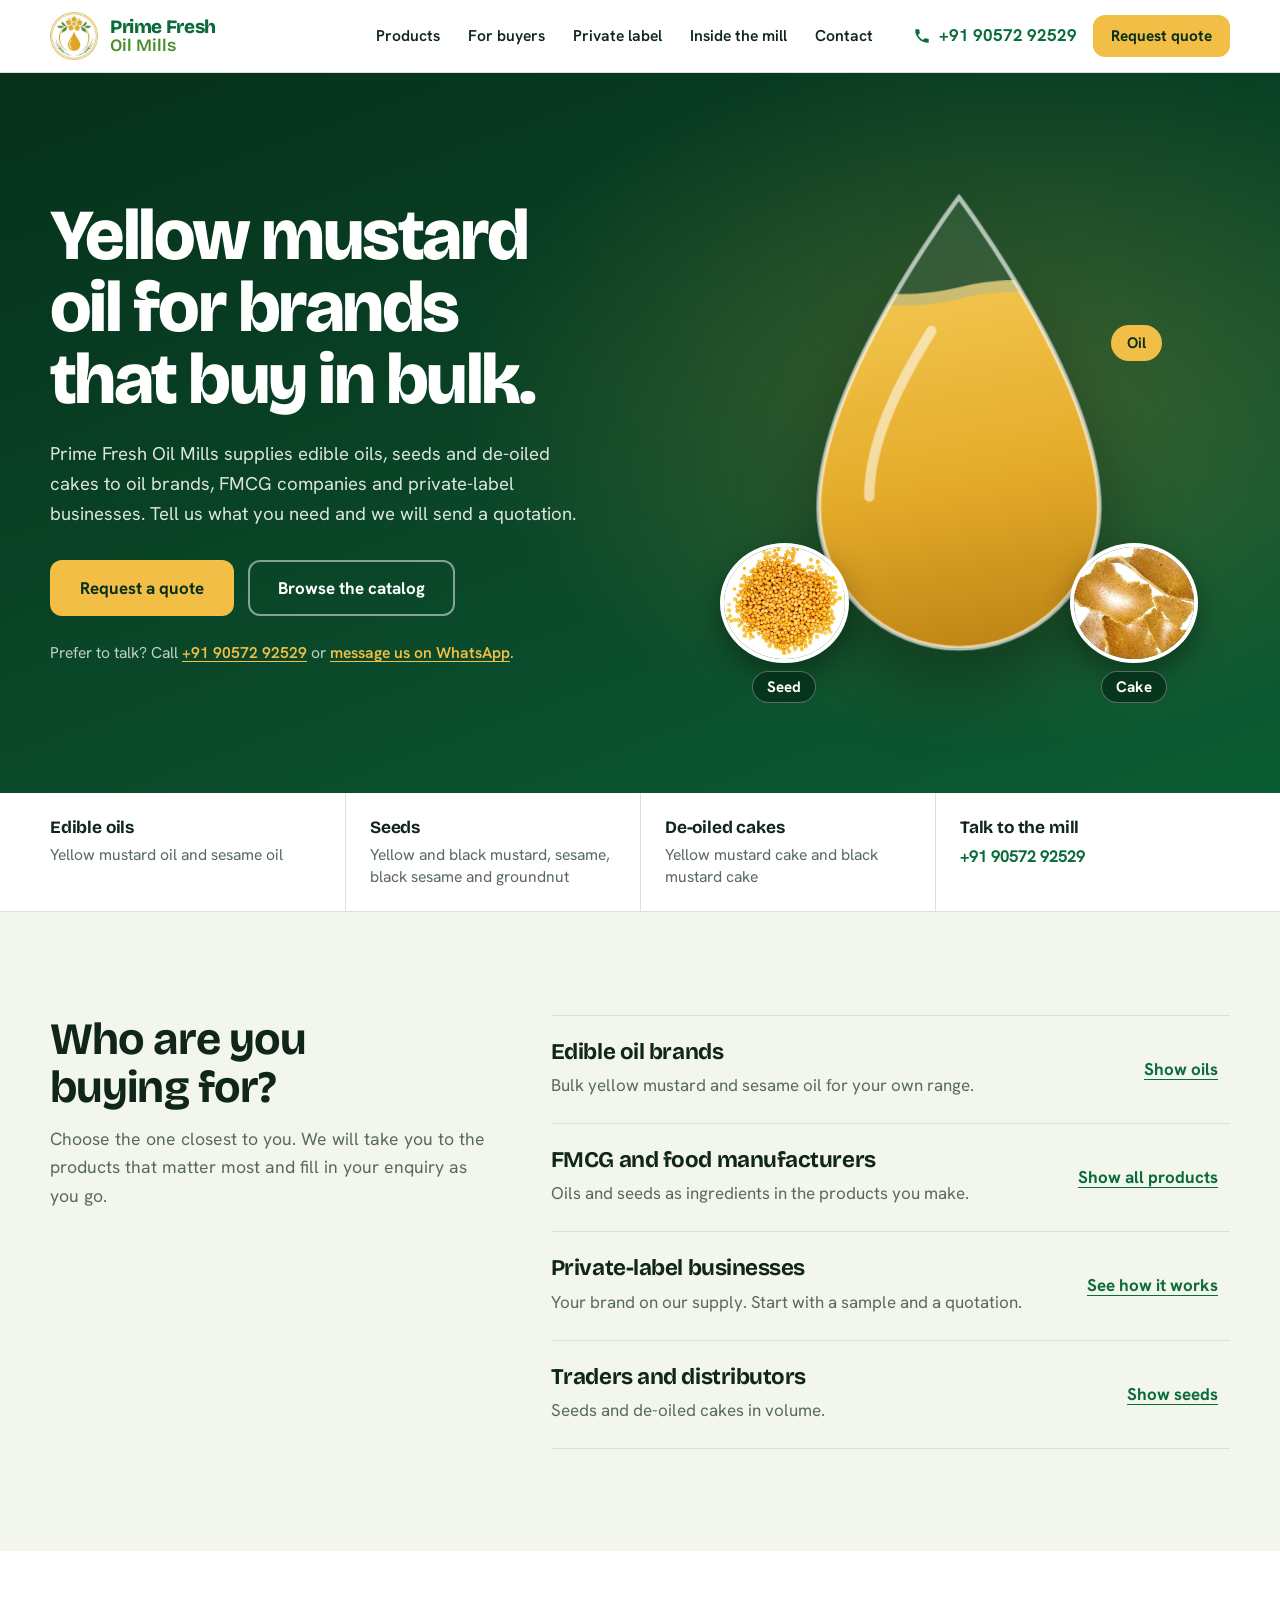
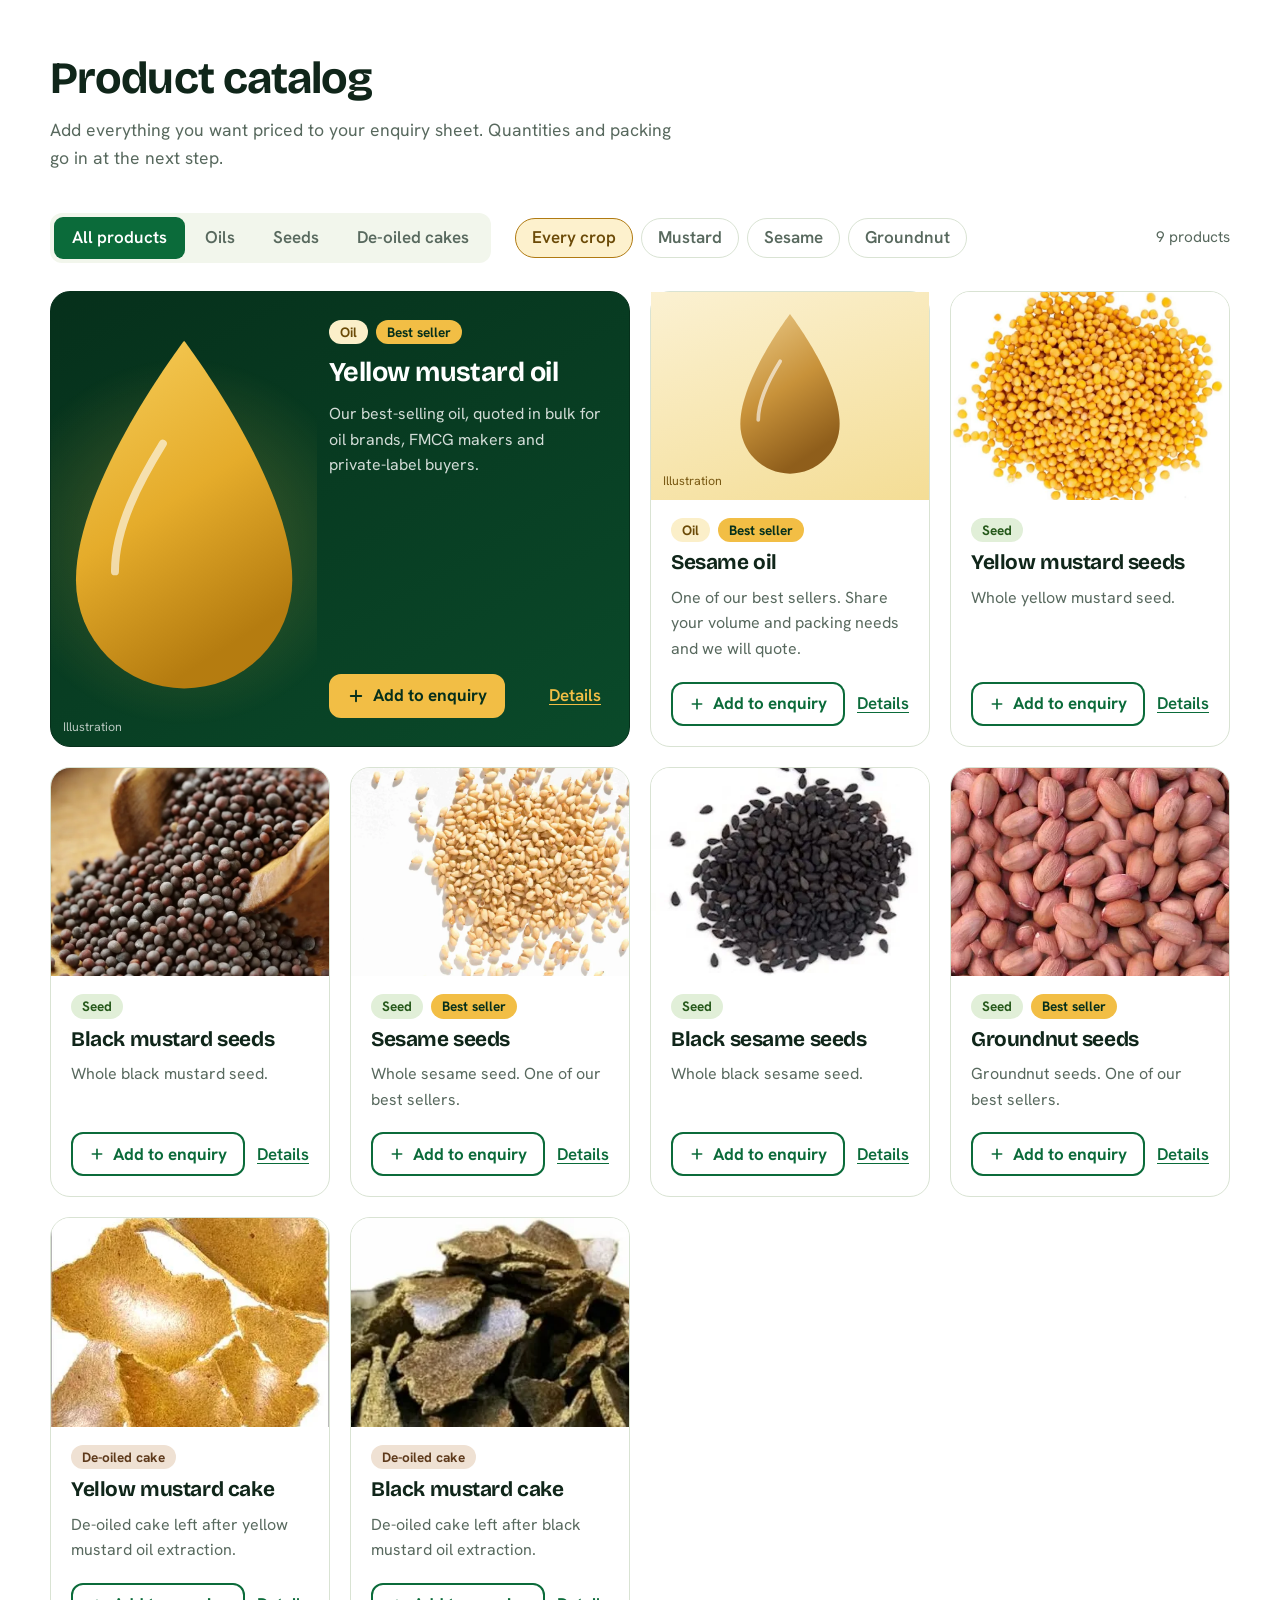
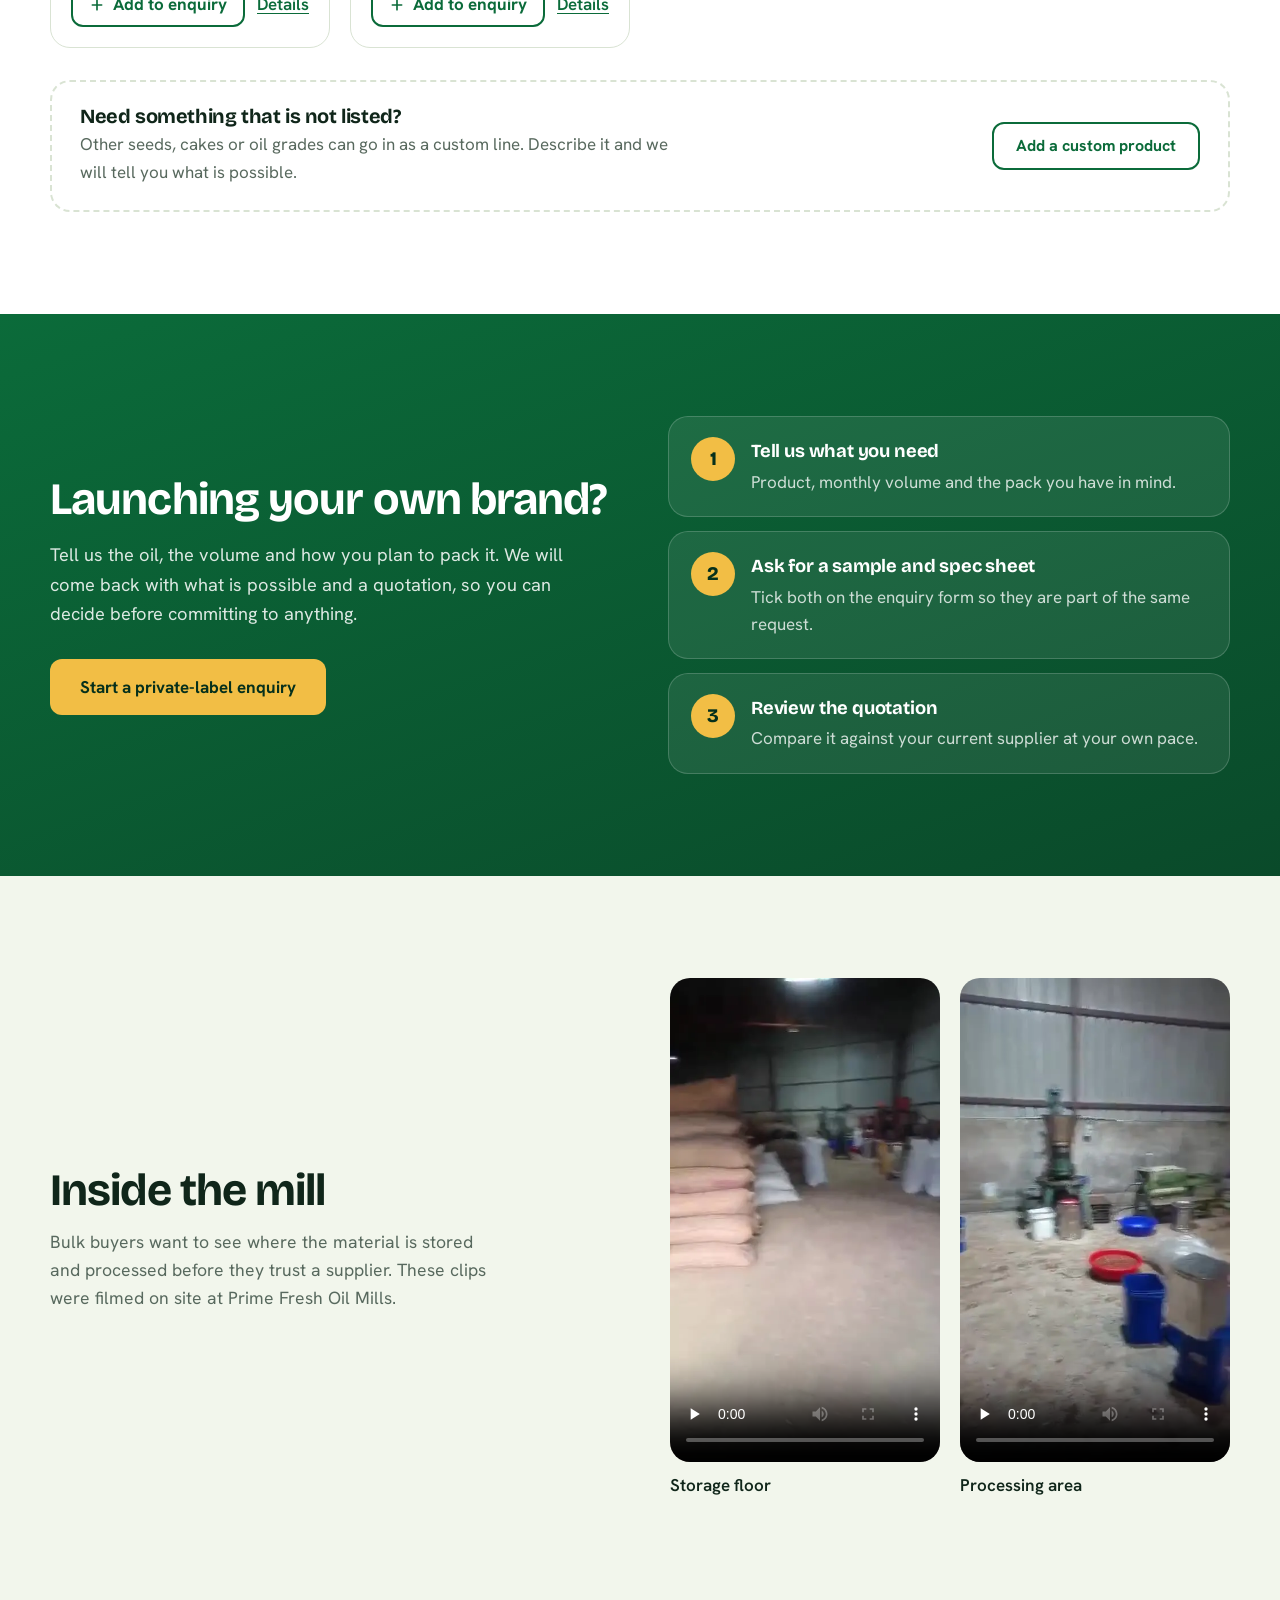
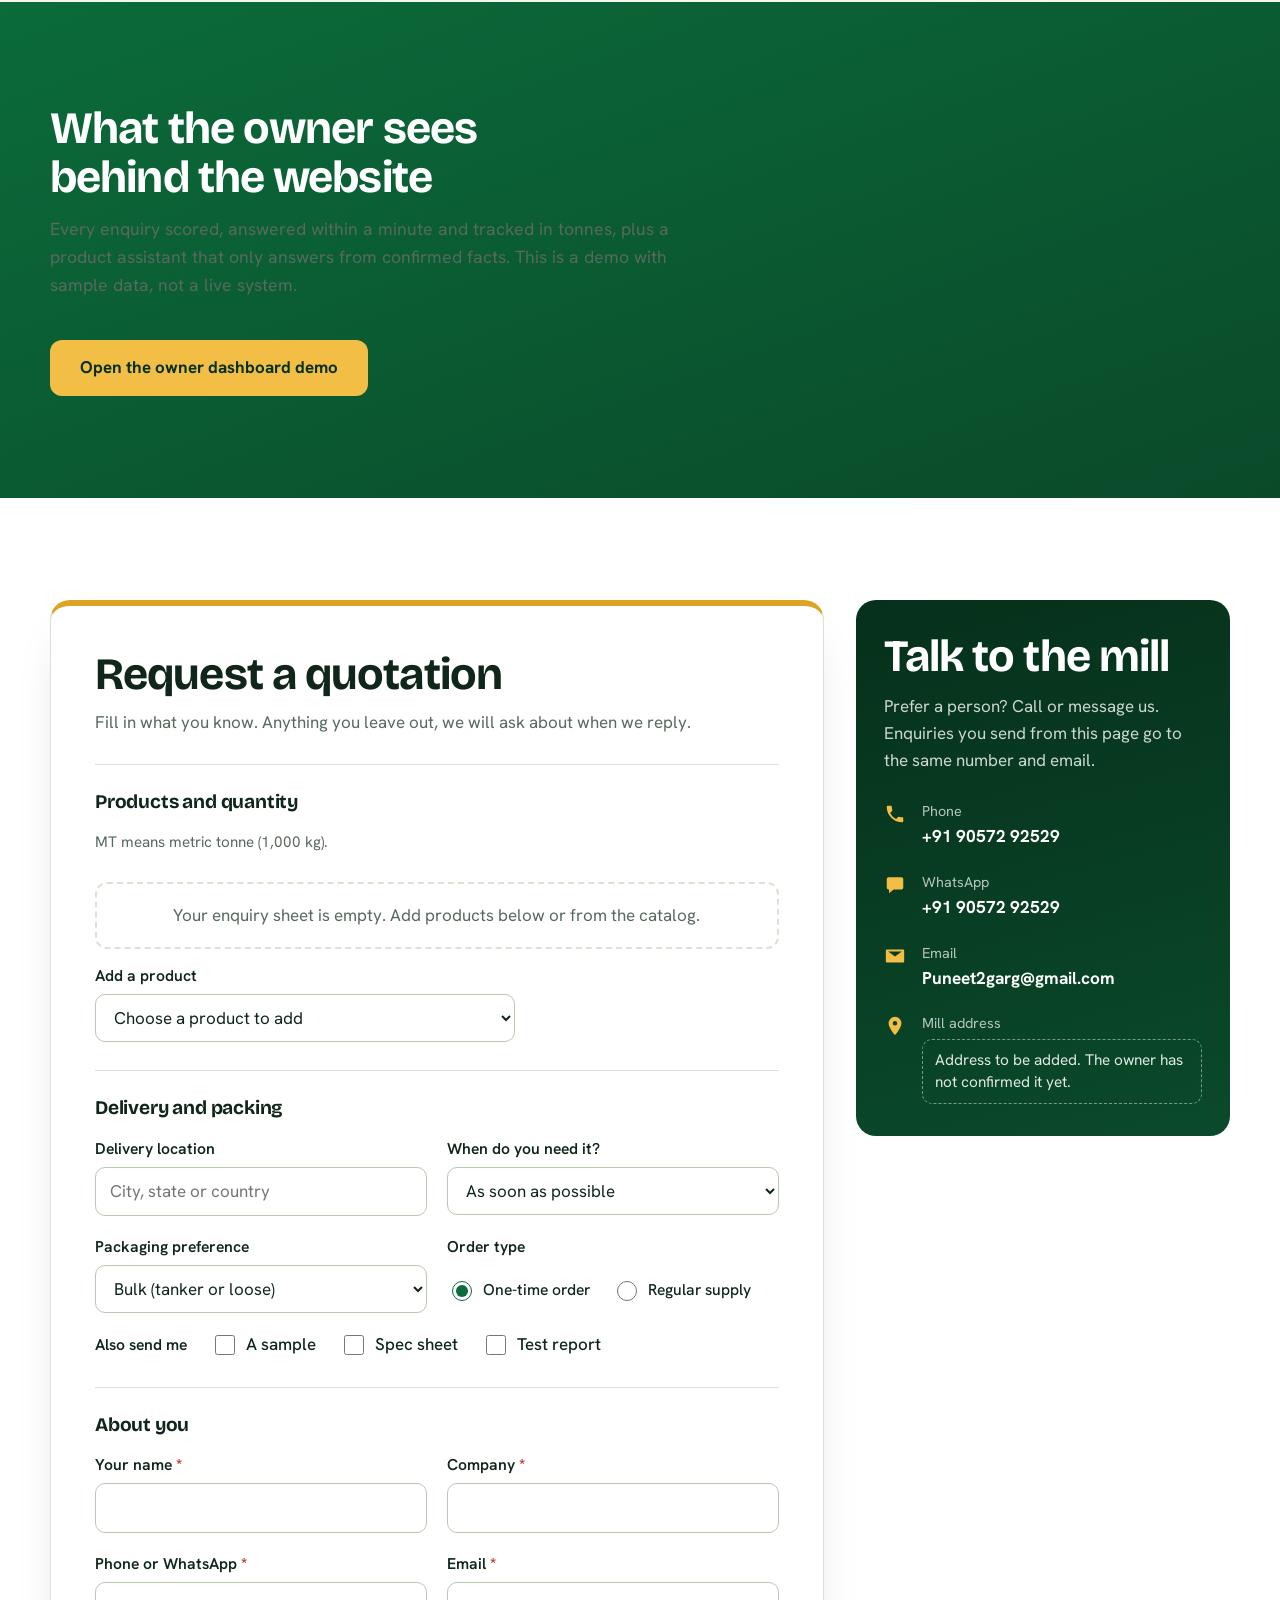
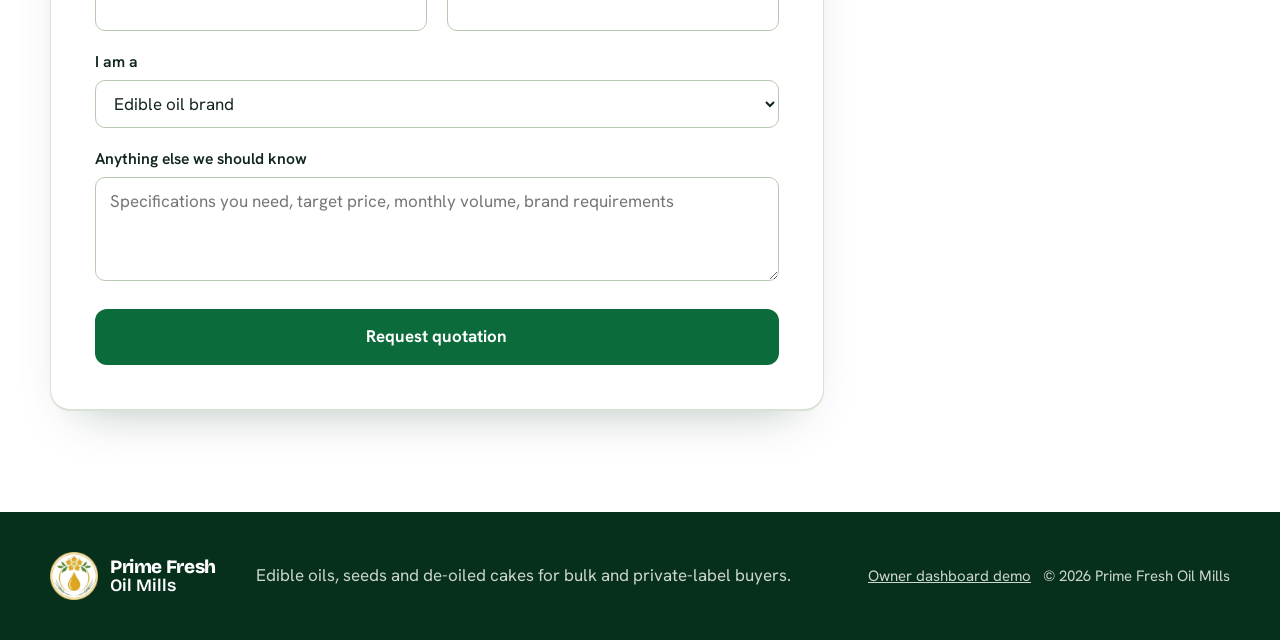
==== commit d106c2e6: "Add files via upload" ====
--- a/index.html
+++ b/index.html
@@ -211,6 +211,17 @@
       </div>
     </section>
 
+    <!-- ============ OWNER DEMO ============ -->
+    <section class="section section--green on-dark" id="owner-demo" aria-labelledby="demo-title">
+      <div class="wrap">
+        <div class="section__head">
+          <h2 id="demo-title">What the owner sees behind the website</h2>
+          <p>Every enquiry scored, answered within a minute and tracked in tonnes, plus a product assistant that only answers from confirmed facts. This is a demo with sample data, not a live system.</p>
+        </div>
+        <a class="btn btn--gold btn--lg" href="/demo.html">Open the owner dashboard demo</a>
+      </div>
+    </section>
+
     <!-- ============ QUOTE + CONTACT ============ -->
     <section class="section quote" id="quote" aria-labelledby="quote-title">
       <div class="wrap quote__grid">
@@ -355,7 +366,7 @@
         <span class="brand__name">Prime Fresh <span>Oil Mills</span></span>
       </a>
       <p>Edible oils, seeds and de-oiled cakes for bulk and private-label buyers.</p>
-      <p class="footer__legal">&copy; 2026 Prime Fresh Oil Mills</p>
+      <p class="footer__legal"><a href="/demo.html">Owner dashboard demo</a> &nbsp; &copy; 2026 Prime Fresh Oil Mills</p>
     </div>
   </footer>
 
--- a/css/styles.css
+++ b/css/styles.css
@@ -0,0 +1,415 @@
+/* ==========================================================
+   Prime Fresh Oil Mills
+   Palette comes straight from the logo: gold drop, leaf green,
+   and the deep green of the wordmark.
+   ========================================================== */
+
+:root {
+  --forest: #06301b;
+  --forest-2: #0a4a2a;
+  --brand: #0b6b3a;
+  --leaf: #4a8f2e;
+  --gold: #ddA424;
+  --gold-hi: #f2be45;
+  --gold-lo: #b07a12;
+  --paper: #f2f6ec;
+  --white: #ffffff;
+  --ink: #10261a;
+  --muted: #58695e;
+  --line: #d9e3d3;
+  --err: #b3261e;
+  --focus: #0b6b3a;
+
+  --display: "Bricolage Grotesque", "Segoe UI", system-ui, sans-serif;
+  --text: "Hanken Grotesk", system-ui, -apple-system, "Segoe UI", sans-serif;
+
+  --r-sm: 8px;
+  --r-md: 12px;
+  --r-lg: 20px;
+  --header-h: 72px;
+}
+
+*, *::before, *::after { box-sizing: border-box; }
+html { scroll-behavior: smooth; -webkit-text-size-adjust: 100%; }
+body {
+  margin: 0;
+  font-family: var(--text);
+  font-size: 1.0625rem;
+  line-height: 1.6;
+  color: var(--ink);
+  background: var(--white);
+  -webkit-font-smoothing: antialiased;
+}
+img, svg, video { display: block; max-width: 100%; }
+h1, h2, h3 { font-family: var(--display); margin: 0; line-height: 1.08; letter-spacing: -0.02em; text-wrap: balance; }
+p { margin: 0; text-wrap: pretty; }
+a { color: inherit; }
+button, input, select, textarea { font: inherit; color: inherit; }
+button { cursor: pointer; }
+ul, ol { margin: 0; padding: 0; list-style: none; }
+[hidden] { display: none !important; }
+
+:focus-visible { outline: 3px solid var(--focus); outline-offset: 3px; border-radius: 4px; }
+.on-dark :focus-visible { outline-color: var(--gold-hi); }
+
+.sr { position: absolute; width: 1px; height: 1px; overflow: hidden; clip: rect(0 0 0 0); white-space: nowrap; }
+.skip { position: absolute; left: 12px; top: -60px; z-index: 100; background: var(--gold-hi); color: var(--forest); padding: 10px 16px; border-radius: var(--r-sm); font-weight: 700; }
+.skip:focus { top: 12px; }
+
+.wrap { width: min(1180px, 100% - 40px); margin-inline: auto; }
+
+/* ---------- Buttons ---------- */
+.btn {
+  display: inline-flex; align-items: center; justify-content: center; gap: 10px;
+  min-height: 48px; padding: 0 22px;
+  border: 2px solid transparent; border-radius: var(--r-md);
+  font-weight: 700; font-size: 1rem; line-height: 1.1; text-decoration: none; text-align: center;
+  transition: background-color .15s, border-color .15s, color .15s, transform .15s;
+}
+.btn:active { transform: translateY(1px); }
+.btn--sm { min-height: 42px; padding: 0 16px; font-size: .96rem; }
+.btn--lg { min-height: 56px; padding: 0 28px; font-size: 1.06rem; }
+.btn--block { width: 100%; }
+.sheet form > .btn--block { margin-top: 28px; }
+.btn--gold { background: var(--gold-hi); color: var(--forest); }
+.btn--gold:hover { background: #ffd05c; }
+.btn--green { background: var(--brand); color: #fff; }
+.btn--green:hover { background: var(--forest-2); }
+.btn--ghost { border-color: rgba(255,255,255,.5); color: #fff; }
+.btn--ghost:hover { background: rgba(255,255,255,.1); border-color: #fff; }
+.btn--outline { border-color: var(--brand); color: var(--brand); background: #fff; }
+.btn--outline:hover { background: var(--paper); }
+.btn--wa { background: #1fa855; color: #fff; }
+.btn--wa:hover { background: #178a45; }
+.btn--wa svg { width: 20px; height: 20px; fill: currentColor; }
+.link { background: none; border: 0; padding: 4px 0; color: var(--brand); font-weight: 600; text-decoration: underline; text-underline-offset: 3px; }
+
+/* ---------- Header ---------- */
+.site-header {
+  position: sticky; top: 0; z-index: 50;
+  background: rgba(255,255,255,.96); backdrop-filter: blur(8px);
+  border-bottom: 1px solid var(--line);
+}
+.site-header__bar { height: var(--header-h); display: flex; align-items: center; gap: 28px; }
+.brand { display: flex; align-items: center; gap: 12px; text-decoration: none; flex-shrink: 0; }
+.brand img { width: 48px; height: 48px; }
+.brand__name { font-family: var(--display); font-weight: 800; font-size: 1.18rem; letter-spacing: -0.02em; line-height: 1.05; color: var(--brand); }
+.brand__name span { display: block; font-weight: 600; color: var(--leaf); font-size: .92em; letter-spacing: 0; }
+.nav { display: flex; gap: 4px; margin-left: auto; }
+.nav a { padding: 10px 12px; font-weight: 600; font-size: .98rem; text-decoration: none; border-radius: var(--r-sm); color: var(--ink); }
+.nav a:hover { background: var(--paper); color: var(--brand); }
+.site-header__actions { display: flex; align-items: center; gap: 16px; }
+.header-phone { display: none; align-items: center; gap: 8px; font-weight: 700; text-decoration: none; color: var(--brand); white-space: nowrap; }
+.header-phone svg { width: 18px; height: 18px; fill: currentColor; }
+.menu-btn { display: none; width: 46px; height: 46px; border-radius: var(--r-md); border: 1.5px solid var(--line); background: #fff; align-items: center; justify-content: center; }
+.menu-btn svg { width: 24px; height: 24px; fill: none; stroke: var(--ink); stroke-width: 2; stroke-linecap: round; }
+
+/* ---------- Hero ---------- */
+.hero {
+  position: relative; overflow: hidden; color: #fff;
+  background:
+    radial-gradient(ellipse 60% 70% at 78% 45%, rgba(242,190,69,.22), transparent 70%),
+    linear-gradient(160deg, var(--forest) 0%, var(--forest-2) 62%, var(--brand) 130%);
+}
+.hero__inner {
+  display: grid; grid-template-columns: minmax(0, 1.05fr) minmax(0, .95fr); align-items: center;
+  gap: 40px; padding-block: clamp(48px, 7vw, 96px);
+}
+.hero h1 { font-size: clamp(2.5rem, 5.6vw, 4.6rem); font-weight: 800; line-height: 1; letter-spacing: -0.035em; max-width: 14ch; }
+.hero__lead { margin-top: 24px; max-width: 34rem; font-size: 1.16rem; color: rgba(255,255,255,.86); }
+.hero__cta { display: flex; flex-wrap: wrap; gap: 14px; margin-top: 32px; }
+.hero__note { margin-top: 24px; font-size: .98rem; color: rgba(255,255,255,.75); }
+.hero__note a { color: var(--gold-hi); font-weight: 600; text-underline-offset: 3px; }
+
+.hero__visual { position: relative; width: min(100%, 460px); margin-inline: auto; aspect-ratio: 400 / 470; }
+.drop { width: 100%; height: auto; filter: drop-shadow(0 30px 40px rgba(0,0,0,.35)); overflow: visible; }
+.drop__glass { fill: rgba(255,255,255,.07); }
+.drop__outline { fill: none; stroke: rgba(255,255,255,.65); stroke-width: 4; }
+.drop__shine { fill: none; stroke: rgba(255,255,255,.55); stroke-width: 9; stroke-linecap: round; }
+.liquid { animation: fill 2.6s cubic-bezier(.22,.8,.3,1) .35s both; }
+.wave--front { animation: slide 5s linear infinite; }
+.wave--back { animation: slide 8s linear infinite reverse; }
+@keyframes fill { from { transform: translateY(340px); } to { transform: translateY(0); } }
+@keyframes slide { from { transform: translateX(0); } to { transform: translateX(-200px); } }
+
+.medal {
+  position: absolute; bottom: 0; width: 28%; padding: 0; background: none; border: 0;
+  display: flex; flex-direction: column; align-items: center; gap: 8px; color: #fff;
+}
+.medal img { width: 100%; aspect-ratio: 1; border-radius: 50%; object-fit: cover; border: 4px solid #fff; box-shadow: 0 12px 28px rgba(0,0,0,.35); transition: transform .2s; }
+.medal:hover img { transform: translateY(-4px) scale(1.03); }
+.medal span, .medal-tag { font-weight: 700; font-size: .95rem; background: rgba(6,48,27,.85); border: 1px solid rgba(255,255,255,.3); padding: 3px 14px; border-radius: 99px; }
+.medal--seed { left: -2%; }
+.medal--cake { right: -2%; }
+.medal-tag { position: absolute; top: 30%; right: 6%; color: var(--forest); background: var(--gold-hi); border: 0; padding: 6px 16px; }
+.medal-tag:hover { background: #ffd05c; }
+
+/* ---------- Facts strip ---------- */
+.facts { background: #fff; border-bottom: 1px solid var(--line); }
+.facts__grid { display: grid; grid-template-columns: repeat(4, 1fr); }
+.facts__grid p { padding: 22px 24px 22px 0; font-size: .98rem; color: var(--muted); line-height: 1.45; }
+.facts__grid p + p { padding-left: 24px; border-left: 1px solid var(--line); }
+.facts__grid strong { display: block; font-family: var(--display); font-size: 1.08rem; color: var(--ink); margin-bottom: 4px; letter-spacing: -0.01em; }
+.facts__grid a { color: var(--brand); font-weight: 700; text-decoration: none; font-size: 1.05rem; }
+
+/* ---------- Sections ---------- */
+.section { padding-block: clamp(56px, 8vw, 104px); }
+.section--paper { background: var(--paper); }
+.section--green { background: linear-gradient(160deg, var(--brand), var(--forest-2)); color: #fff; }
+section[id], aside[id] { scroll-margin-top: calc(var(--header-h) + 8px); }
+#sheet { scroll-margin-top: calc(var(--header-h) + 16px); }
+.field input, .field select, .field textarea, .item, #formAlert, #addSelect { scroll-margin-top: calc(var(--header-h) + 90px); }
+.section__head { max-width: 40rem; margin-bottom: 40px; }
+.section__head h2, .pl h2, .quote h2, .contact h2 { font-size: clamp(1.9rem, 3.6vw, 2.8rem); font-weight: 700; }
+.section__head p { margin-top: 14px; color: var(--muted); font-size: 1.1rem; }
+
+/* ---------- Buyer routes ---------- */
+.buyers { display: grid; grid-template-columns: minmax(0, .8fr) minmax(0, 1.2fr); gap: 48px; align-items: start; }
+.buyers .section__head { margin-bottom: 0; position: sticky; top: calc(var(--header-h) + 32px); }
+.routes { border-top: 1px solid var(--line); }
+.route {
+  display: grid; grid-template-columns: 1fr auto; gap: 8px 24px; align-items: center; width: 100%;
+  padding: 24px 12px 24px 0; text-align: left; background: none; border: 0; border-bottom: 1px solid var(--line);
+  transition: background-color .15s, padding .15s;
+}
+.route:hover { background: rgba(255,255,255,.7); padding-left: 16px; }
+.route h3 { font-size: 1.4rem; font-weight: 700; }
+.route p { color: var(--muted); grid-column: 1; }
+.route span { grid-column: 2; grid-row: 1 / span 2; font-weight: 700; color: var(--brand); text-decoration: underline; text-underline-offset: 4px; text-align: right; }
+
+/* ---------- Filters ---------- */
+.filters { display: flex; flex-wrap: wrap; align-items: center; gap: 16px 24px; margin-bottom: 28px; }
+.seg { display: inline-flex; padding: 4px; background: var(--paper); border-radius: var(--r-md); gap: 2px; flex-wrap: wrap; }
+.seg button { min-height: 42px; padding: 0 18px; border: 0; background: transparent; border-radius: 9px; font-weight: 600; color: var(--muted); }
+.seg button:hover { color: var(--ink); }
+.seg button[aria-pressed="true"] { background: var(--brand); color: #fff; }
+.chips { display: flex; flex-wrap: wrap; gap: 8px; }
+.chips button { min-height: 40px; padding: 0 16px; border: 1.5px solid var(--line); background: #fff; border-radius: 99px; font-weight: 600; color: var(--muted); }
+.chips button:hover { border-color: var(--brand); color: var(--brand); }
+.chips button[aria-pressed="true"] { border-color: var(--gold-lo); background: #fdf1cd; color: #6b4a07; }
+.filters__count { margin-left: auto; color: var(--muted); font-size: .96rem; }
+
+/* ---------- Catalog tiles ---------- */
+.grid { display: grid; grid-template-columns: repeat(auto-fill, minmax(260px, 1fr)); gap: 20px; }
+.tile { display: flex; flex-direction: column; background: #fff; border: 1px solid var(--line); border-radius: var(--r-lg); overflow: hidden; transition: border-color .15s; }
+.tile:hover { border-color: #aebfa6; }
+.tile__media { display: block; width: 100%; padding: 0; border: 0; background: var(--paper); aspect-ratio: 4 / 3; overflow: hidden; }
+.tile__media img { width: 100%; height: 100%; object-fit: cover; transition: transform .4s; }
+.tile__media:hover img { transform: scale(1.04); }
+.tile__art { display: flex; align-items: center; justify-content: center; height: 100%; background: linear-gradient(160deg, #fbf1d2, #f4dd95); position: relative; }
+.tile__art svg { height: 82%; width: auto; }
+.tile__art small { position: absolute; left: 12px; bottom: 8px; font-size: .78rem; color: #7a5a14; }
+.tile__body { display: flex; flex-direction: column; gap: 10px; padding: 18px 20px 20px; flex: 1; }
+.tile__meta { display: flex; flex-wrap: wrap; gap: 8px; }
+.tag { display: inline-block; padding: 2px 11px; border-radius: 99px; font-size: .85rem; font-weight: 700; line-height: 1.5; }
+.tag--oil { background: #fbefc9; color: #6b4a07; }
+.tag--seed { background: #e1efd8; color: #25581a; }
+.tag--cake { background: #efe1d3; color: #5e3a1c; }
+.tag--best { background: var(--gold-hi); color: var(--forest); }
+.tile h3 { font-size: 1.3rem; font-weight: 700; }
+.tile p { color: var(--muted); font-size: 1rem; }
+.tile__actions { margin-top: auto; padding-top: 10px; display: flex; align-items: center; justify-content: space-between; gap: 12px; }
+.add { white-space: nowrap; min-height: 44px; padding: 0 16px; border-radius: var(--r-md); border: 2px solid var(--brand); background: #fff; color: var(--brand); font-weight: 700; display: inline-flex; align-items: center; gap: 8px; }
+.add:hover { background: var(--paper); }
+.add[aria-pressed="true"] { background: var(--brand); color: #fff; }
+.add svg { width: 18px; height: 18px; fill: none; stroke: currentColor; stroke-width: 2.5; stroke-linecap: round; stroke-linejoin: round; }
+
+@media (min-width: 700px) {
+  .tile--feature { flex-direction: row; }
+  .tile--feature .tile__media { width: 46%; aspect-ratio: auto; flex-shrink: 0; }
+  .tile--feature .tile__body { justify-content: center; padding: 28px 28px 28px 12px; gap: 14px; }
+  .tile--feature h3 { font-size: 1.7rem; }
+}
+.tile--feature { background: linear-gradient(150deg, var(--forest), var(--forest-2)); border-color: var(--forest); color: #fff; }
+.tile--feature .tile__media { background: transparent; }
+.tile--feature .tile__art { background: radial-gradient(circle at 50% 55%, rgba(242,190,69,.28), transparent 65%); }
+.tile--feature .tile__art small { color: rgba(255,255,255,.7); }
+.tile--feature p { color: rgba(255,255,255,.82); }
+.tile--feature .add { background: var(--gold-hi); border-color: var(--gold-hi); color: var(--forest); }
+.tile--feature .add[aria-pressed="true"] { background: #fff; border-color: #fff; color: var(--forest); }
+.tile--feature .link { color: var(--gold-hi); }
+.tile--feature :focus-visible { outline-color: var(--gold-hi); }
+
+.custom-ask { display: flex; align-items: center; justify-content: space-between; gap: 24px; margin-top: 32px; padding: 24px 28px; border: 2px dashed var(--line); border-radius: var(--r-lg); }
+.custom-ask h3 { font-size: 1.25rem; }
+.custom-ask p { color: var(--muted); margin-top: 4px; max-width: 38rem; }
+.empty-grid { grid-column: 1 / -1; padding: 40px; text-align: center; color: var(--muted); border: 2px dashed var(--line); border-radius: var(--r-lg); }
+
+/* ---------- Private label ---------- */
+.pl { display: grid; grid-template-columns: minmax(0, 1fr) minmax(0, 1fr); gap: 56px; align-items: center; }
+.pl p { margin: 18px 0 30px; font-size: 1.14rem; color: rgba(255,255,255,.86); max-width: 34rem; }
+.steps { counter-reset: s; display: grid; gap: 14px; }
+.steps li { counter-increment: s; display: grid; grid-template-columns: 44px 1fr; gap: 2px 16px; padding: 20px 22px; background: rgba(255,255,255,.08); border: 1px solid rgba(255,255,255,.18); border-radius: var(--r-lg); }
+.steps li::before { content: counter(s); grid-row: 1 / span 2; width: 44px; height: 44px; border-radius: 50%; background: var(--gold-hi); color: var(--forest); font-family: var(--display); font-weight: 800; font-size: 1.2rem; display: grid; place-items: center; }
+.steps strong { font-family: var(--display); font-size: 1.15rem; letter-spacing: -0.01em; }
+.steps span { color: rgba(255,255,255,.78); }
+
+/* ---------- Mill videos ---------- */
+.mill { display: grid; grid-template-columns: minmax(0, .8fr) minmax(0, 1.2fr); gap: 48px; align-items: center; }
+.mill .section__head { margin-bottom: 0; }
+.reels { display: grid; grid-template-columns: repeat(2, minmax(0, 270px)); gap: 20px; justify-content: end; }
+.reels video { width: 100%; height: auto; aspect-ratio: 474 / 850; object-fit: cover; background: #000; border-radius: var(--r-lg); }
+.reels figcaption { margin-top: 10px; font-weight: 600; }
+.reels figure { margin: 0; }
+
+/* ---------- Quote ---------- */
+.quote__grid { display: grid; grid-template-columns: minmax(0, 1.55fr) minmax(0, .75fr); gap: 32px; align-items: start; }
+.sheet { background: #fff; border: 1px solid var(--line); border-radius: var(--r-lg); padding: clamp(22px, 4vw, 44px); box-shadow: 0 1px 0 var(--line), 0 24px 48px -28px rgba(6,48,27,.35); border-top: 6px solid var(--gold); }
+.sheet__head p { margin-top: 10px; color: var(--muted); }
+.fs { border: 0; border-top: 1px solid var(--line); margin: 28px 0 0; padding: 22px 0 0; min-width: 0; }
+.fs legend { font-family: var(--display); font-weight: 700; font-size: 1.2rem; letter-spacing: -0.01em; padding: 0 12px 0 0; float: left; width: 100%; margin-bottom: 12px; }
+.fs > :not(legend) { clear: both; }
+.hint { color: var(--muted); font-size: .95rem; margin-bottom: 14px; }
+.cols { display: grid; grid-template-columns: repeat(2, minmax(0, 1fr)); gap: 18px 20px; }
+.field { display: flex; flex-direction: column; gap: 6px; min-width: 0; }
+.field--wide { grid-column: 1 / -1; }
+.field label, .label { font-weight: 600; font-size: .98rem; }
+.field label b { color: var(--err); }
+input[type="text"], input[type="tel"], input[type="email"], input[type="number"], select, textarea {
+  width: 100%; min-height: 48px; padding: 10px 14px; background: #fff;
+  border: 1.5px solid #b9c8b1; border-radius: 10px;
+}
+textarea { min-height: 96px; resize: vertical; }
+input:hover, select:hover, textarea:hover { border-color: var(--brand); }
+input:focus, select:focus, textarea:focus { outline: 3px solid rgba(11,107,58,.25); border-color: var(--brand); }
+.is-invalid { border-color: var(--err) !important; }
+.err-msg { color: var(--err); font-size: .92rem; font-weight: 600; }
+.radios { display: flex; flex-wrap: wrap; gap: 8px 22px; min-height: 48px; align-items: center; }
+.radios label, .checks label { display: inline-flex; align-items: center; gap: 8px; font-weight: 500; cursor: pointer; }
+input[type="radio"], input[type="checkbox"] { width: 20px; height: 20px; accent-color: var(--brand); }
+.checks { display: flex; flex-wrap: wrap; gap: 10px 24px; align-items: center; margin-top: 18px; }
+.alert { background: #fdecea; border: 1.5px solid var(--err); color: #7a1912; padding: 14px 18px; border-radius: var(--r-md); margin-top: 22px; font-weight: 600; }
+
+.items { display: grid; gap: 10px; margin-bottom: 14px; }
+.item { display: grid; grid-template-columns: minmax(0, 1fr) 120px 110px 44px; gap: 10px; align-items: center; padding: 12px 14px; background: var(--paper); border-radius: var(--r-md); border: 1.5px solid transparent; }
+.item.has-error { border-color: var(--err); background: #fff6f5; }
+.item__name { font-weight: 700; line-height: 1.25; }
+.item__name small { display: block; font-weight: 500; color: var(--muted); }
+.item input, .item select { min-height: 44px; }
+.item__rm { width: 44px; height: 44px; border-radius: 10px; border: 0; background: transparent; display: grid; place-items: center; }
+.item__rm:hover { background: #fff; }
+.item__rm svg { width: 20px; height: 20px; fill: none; stroke: var(--muted); stroke-width: 2.2; stroke-linecap: round; }
+.item__err { grid-column: 1 / -1; }
+.empty { padding: 18px; text-align: center; border: 2px dashed var(--line); border-radius: var(--r-md); color: var(--muted); margin-bottom: 14px; }
+.field--inline { max-width: 420px; }
+
+.result { padding-top: 6px; }
+.result h3 { font-size: 1.7rem; }
+.result__note { margin-top: 8px; color: var(--muted); }
+.result__body { margin: 20px 0; padding: 18px 20px; background: var(--paper); border-radius: var(--r-md); white-space: pre-wrap; word-break: break-word; font-family: var(--text); font-size: .98rem; line-height: 1.55; border-left: 5px solid var(--gold); }
+.result__actions { display: flex; flex-wrap: wrap; gap: 12px; margin-bottom: 18px; }
+
+.contact { position: sticky; top: calc(var(--header-h) + 24px); padding: 32px 28px; border-radius: var(--r-lg); background: linear-gradient(165deg, var(--forest), var(--forest-2)); color: #fff; }
+.contact > p { margin: 12px 0 26px; color: rgba(255,255,255,.8); }
+.contact__list { display: grid; gap: 20px; }
+.contact__list li { display: grid; grid-template-columns: 24px 1fr; gap: 14px; }
+.contact__list svg { width: 22px; height: 22px; fill: var(--gold-hi); margin-top: 3px; }
+.contact__list span { display: block; font-size: .9rem; color: rgba(255,255,255,.7); }
+.contact__list a { font-weight: 700; font-size: 1.08rem; text-decoration: none; word-break: break-word; }
+.contact__list a:hover { text-decoration: underline; }
+.placeholder { padding: 10px 12px; border: 1.5px dashed rgba(255,255,255,.45); border-radius: 10px; color: rgba(255,255,255,.88); font-size: .96rem; line-height: 1.4; margin-top: 4px; }
+
+/* ---------- Footer ---------- */
+.footer { background: var(--forest); color: rgba(255,255,255,.8); padding: 40px 0 calc(40px + env(safe-area-inset-bottom)); }
+.footer__bar { display: flex; flex-wrap: wrap; align-items: center; gap: 16px 40px; }
+.brand--footer .brand__name, .brand--footer .brand__name span { color: #fff; }
+.footer__legal { margin-left: auto; font-size: .94rem; }
+
+/* ---------- Drawer ---------- */
+.drawer { position: fixed; inset: 0; z-index: 80; }
+.drawer__scrim { position: absolute; inset: 0; background: rgba(6,30,17,.6); animation: fade .2s both; }
+.drawer__panel { position: absolute; top: 0; right: 0; bottom: 0; width: min(460px, 100%); background: #fff; overflow-y: auto; animation: slidein .28s cubic-bezier(.2,.8,.3,1) both; outline: 0; }
+.drawer__close { position: absolute; top: 14px; right: 14px; z-index: 2; width: 46px; height: 46px; border-radius: 50%; border: 0; background: #fff; box-shadow: 0 4px 14px rgba(0,0,0,.25); display: grid; place-items: center; }
+.drawer__close svg { width: 22px; height: 22px; fill: none; stroke: var(--ink); stroke-width: 2.4; stroke-linecap: round; }
+.drawer__media { aspect-ratio: 4 / 3; background: var(--paper); }
+.drawer__media img { width: 100%; height: 100%; object-fit: cover; }
+.drawer__media .tile__art svg { height: 86%; }
+.drawer__body { padding: 24px 26px 32px; }
+.drawer__body h2 { margin-top: 12px; font-size: 2rem; }
+.drawer__body > p { margin-top: 10px; color: var(--muted); }
+.specs { margin: 22px 0 26px; border-top: 1px solid var(--line); }
+.specs div { display: grid; grid-template-columns: 130px 1fr; gap: 16px; padding: 12px 0; border-bottom: 1px solid var(--line); }
+.specs dt { font-weight: 700; }
+.specs dd { margin: 0; color: var(--muted); }
+.drawer__actions { display: grid; gap: 12px; }
+@keyframes fade { from { opacity: 0; } }
+@keyframes slidein { from { transform: translateX(40px); opacity: 0; } }
+
+/* ---------- Floating UI ---------- */
+.pill { position: fixed; right: 24px; bottom: 24px; z-index: 40; display: flex; align-items: center; gap: 12px; min-height: 52px; padding: 0 12px 0 22px; border: 0; border-radius: 99px; background: var(--forest); color: #fff; font-weight: 700; box-shadow: 0 12px 30px rgba(6,48,27,.4); }
+.pill:hover { background: var(--forest-2); }
+.pill b { min-width: 30px; height: 30px; border-radius: 99px; background: var(--gold-hi); color: var(--forest); display: grid; place-items: center; padding: 0 8px; }
+.pill:focus-visible { outline-color: var(--gold-hi); }
+.mobile-bar { display: none; }
+.toast { position: fixed; left: 50%; width: max-content; bottom: 28px; z-index: 90; transform: translateX(-50%); max-width: calc(100% - 32px); padding: 12px 14px 12px 20px; border-radius: var(--r-md); background: var(--ink); color: #fff; font-weight: 600; display: flex; align-items: center; gap: 16px; box-shadow: 0 14px 34px rgba(0,0,0,.35); animation: rise .25s both; }
+.toast button { background: none; border: 0; color: var(--gold-hi); font-weight: 700; text-decoration: underline; text-underline-offset: 3px; padding: 6px; }
+@keyframes rise { from { opacity: 0; transform: translate(-50%, 10px); } }
+
+/* ---------- Responsive ---------- */
+@media (min-width: 1180px) { .header-phone { display: inline-flex; } }
+
+@media (max-width: 980px) {
+  .hero__inner { grid-template-columns: 1fr; text-align: left; }
+  .hero__visual { width: min(100%, 400px); margin-top: 12px; }
+  .facts__grid { grid-template-columns: repeat(2, 1fr); }
+  .facts__grid p:nth-child(3) { padding-left: 0; border-left: 0; }
+  .facts__grid p:nth-child(n+3) { border-top: 1px solid var(--line); }
+  .buyers, .pl, .mill, .quote__grid { grid-template-columns: 1fr; }
+  .buyers { gap: 32px; }
+  .buyers .section__head { position: static; }
+  .reels { justify-content: start; }
+  .contact { position: static; }
+  .section__head { margin-bottom: 28px; }
+}
+
+@media (max-width: 860px) {
+  .menu-btn { display: inline-flex; }
+  .site-header__actions .btn { display: none; }
+  .site-header__actions { margin-left: auto; }
+  .nav {
+    display: none; position: absolute; top: var(--header-h); left: 0; right: 0; flex-direction: column;
+    background: #fff; border-bottom: 1px solid var(--line); padding: 8px 20px 16px; margin: 0; box-shadow: 0 18px 30px rgba(0,0,0,.12);
+  }
+  .nav.is-open { display: flex; }
+  .nav a { padding: 14px 8px; font-size: 1.06rem; border-bottom: 1px solid var(--line); border-radius: 0; }
+}
+
+@media (max-width: 720px) {
+  body { padding-bottom: 76px; }
+  :root { --header-h: 64px; }
+  .brand img { width: 42px; height: 42px; }
+  .brand__name { font-size: 1.05rem; }
+  .cols { grid-template-columns: 1fr; }
+  .item { grid-template-columns: minmax(0, 1fr) 44px; }
+  .item__name { grid-column: 1; }
+  .item__rm { grid-column: 2; grid-row: 1; }
+  .item .qty, .item .unit { grid-row: 2; }
+  .item .qty { grid-column: 1; }
+  .item .unit { grid-column: 1 / -1; grid-row: 3; }
+  .filters__count { margin-left: 0; width: 100%; }
+  .custom-ask { flex-direction: column; align-items: stretch; }
+  .route { grid-template-columns: 1fr; }
+  .route span { grid-column: 1; grid-row: auto; text-align: left; }
+  .specs div { grid-template-columns: 1fr; gap: 2px; }
+  .footer__legal { margin-left: 0; }
+  .pill { display: none !important; }
+  .mobile-bar {
+    display: grid; grid-template-columns: .8fr 1fr 1.35fr; gap: 8px; position: fixed; left: 0; right: 0; bottom: 0; z-index: 60;
+    padding: 10px 12px calc(10px + env(safe-area-inset-bottom)); background: #fff; border-top: 1px solid var(--line); box-shadow: 0 -8px 24px rgba(0,0,0,.08);
+  }
+  .tile__art { min-height: 0; }
+  .tile__media { aspect-ratio: 16 / 10; }
+  .mobile-bar a { display: flex; align-items: center; justify-content: center; gap: 7px; min-height: 48px; border-radius: var(--r-md); border: 1.5px solid var(--brand); color: var(--brand); font-weight: 700; text-decoration: none; font-size: .92rem; padding: 0 6px; white-space: nowrap; }
+  .mobile-bar svg { width: 17px; height: 17px; fill: currentColor; flex-shrink: 0; }
+  .mobile-bar .mobile-bar__cta { background: var(--gold-hi); border-color: var(--gold-hi); color: var(--forest); }
+  .mobile-bar b { min-width: 24px; height: 24px; display: grid; place-items: center; border-radius: 99px; background: var(--forest); color: #fff; font-size: .85rem; padding: 0 6px; }
+  .toast { bottom: 92px; }
+  .drawer__panel { width: 100%; }
+  .reels { grid-template-columns: repeat(2, minmax(0, 1fr)); }
+}
+
+@media (prefers-reduced-motion: reduce) {
+  html { scroll-behavior: auto; }
+  .liquid, .wave, .drawer__scrim, .drawer__panel, .toast { animation: none !important; }
+  * { transition: none !important; }
+}
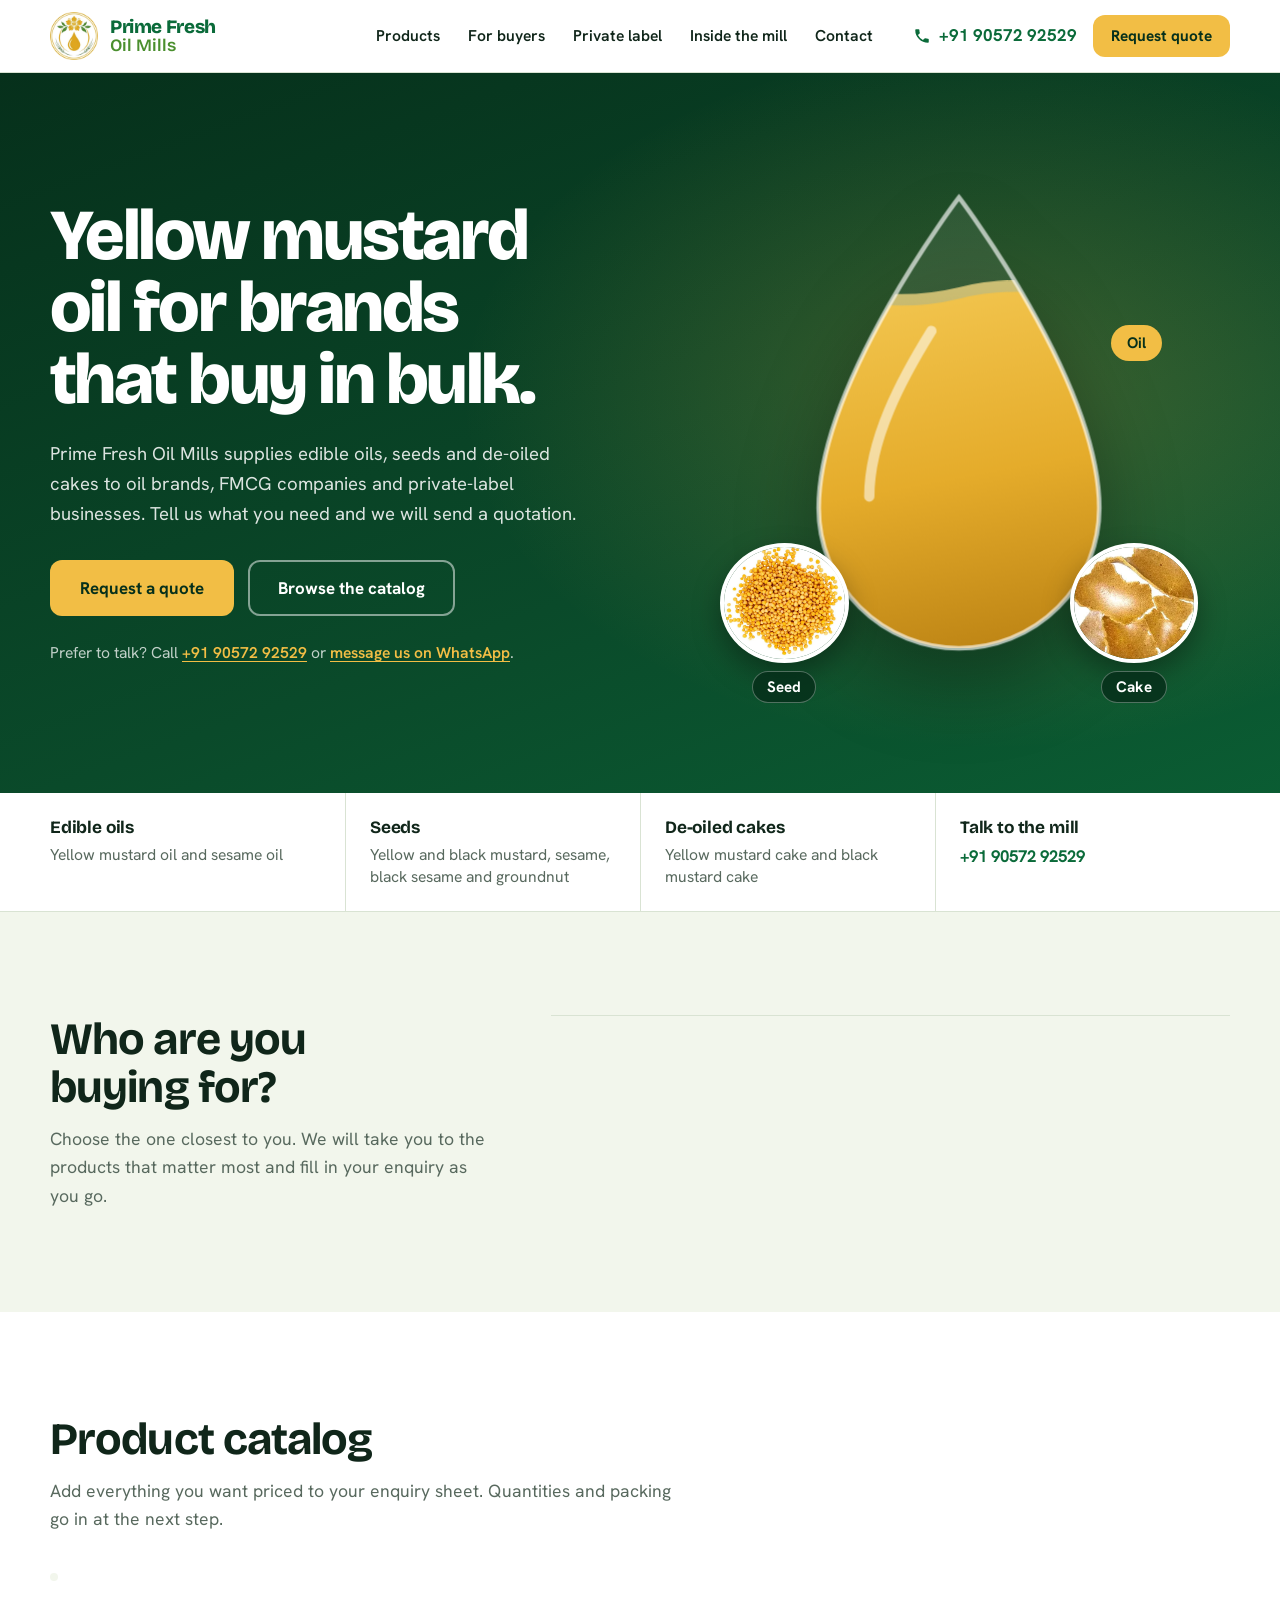
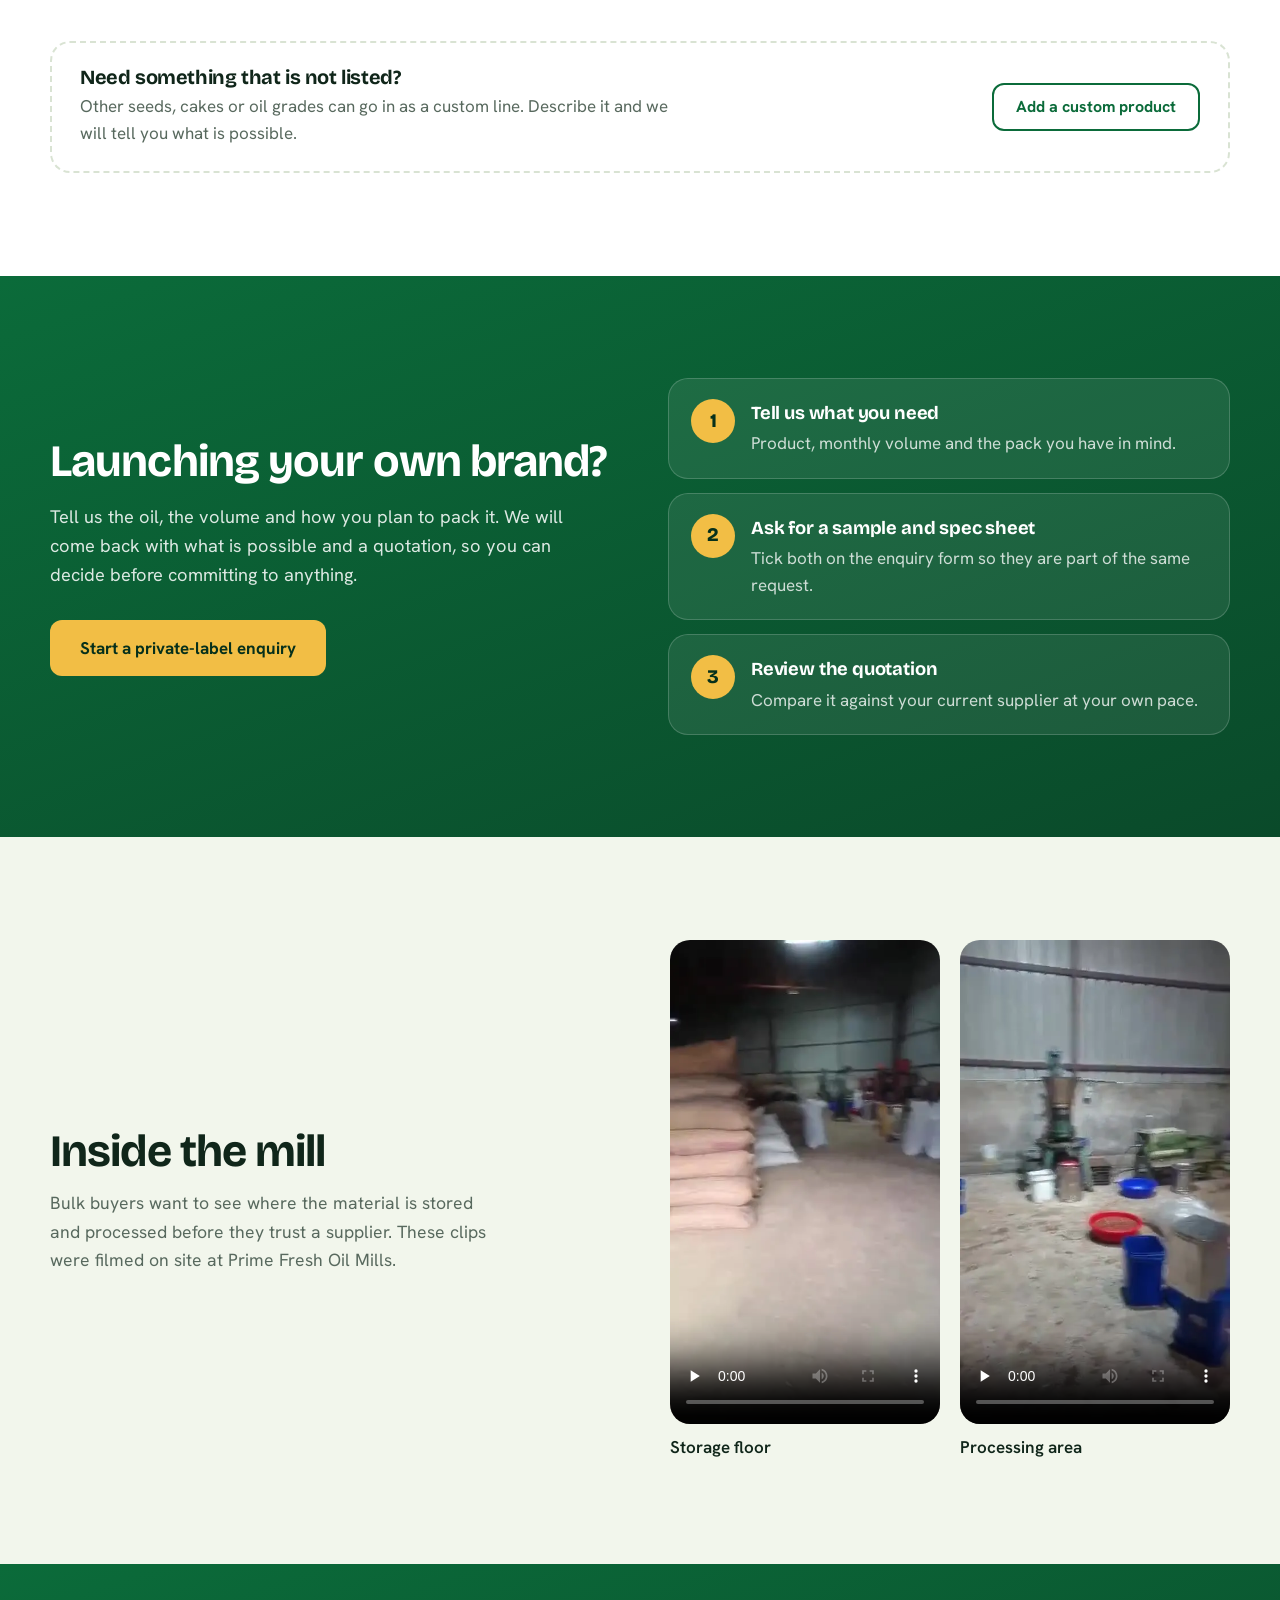
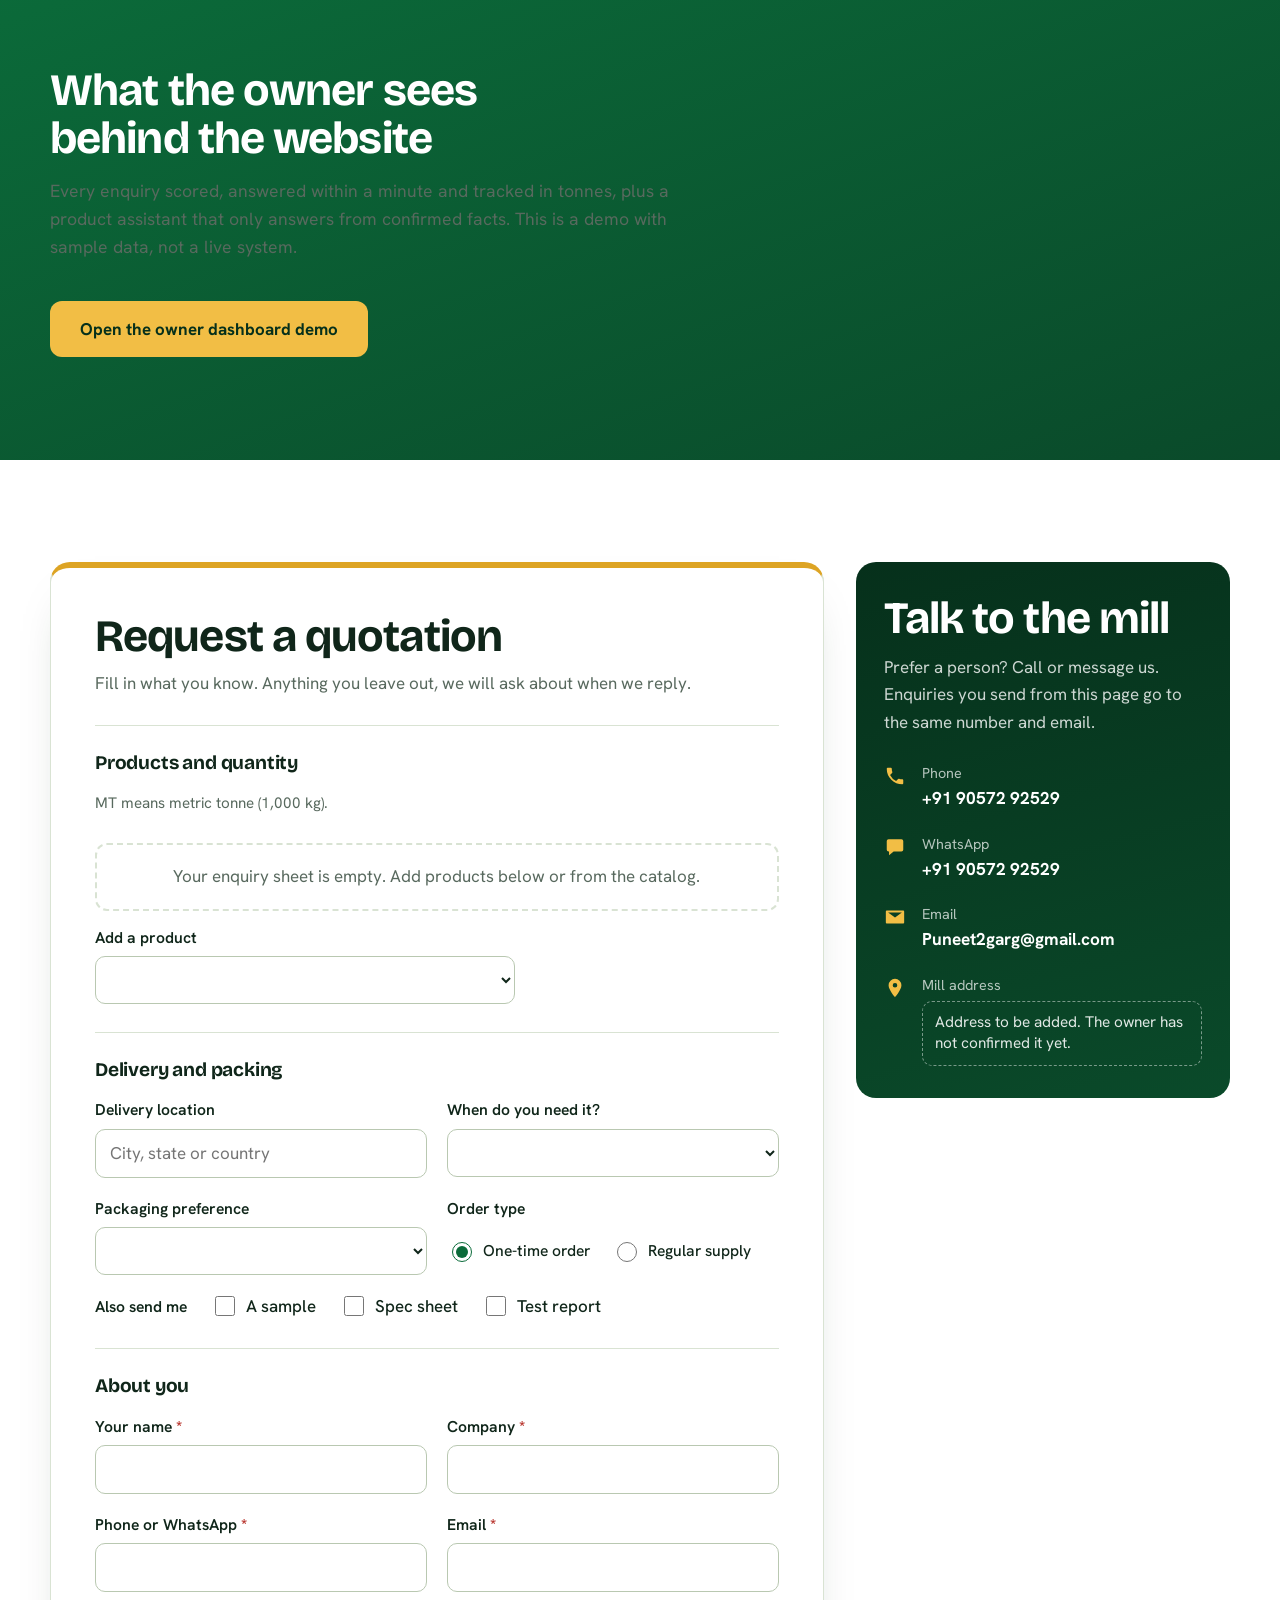
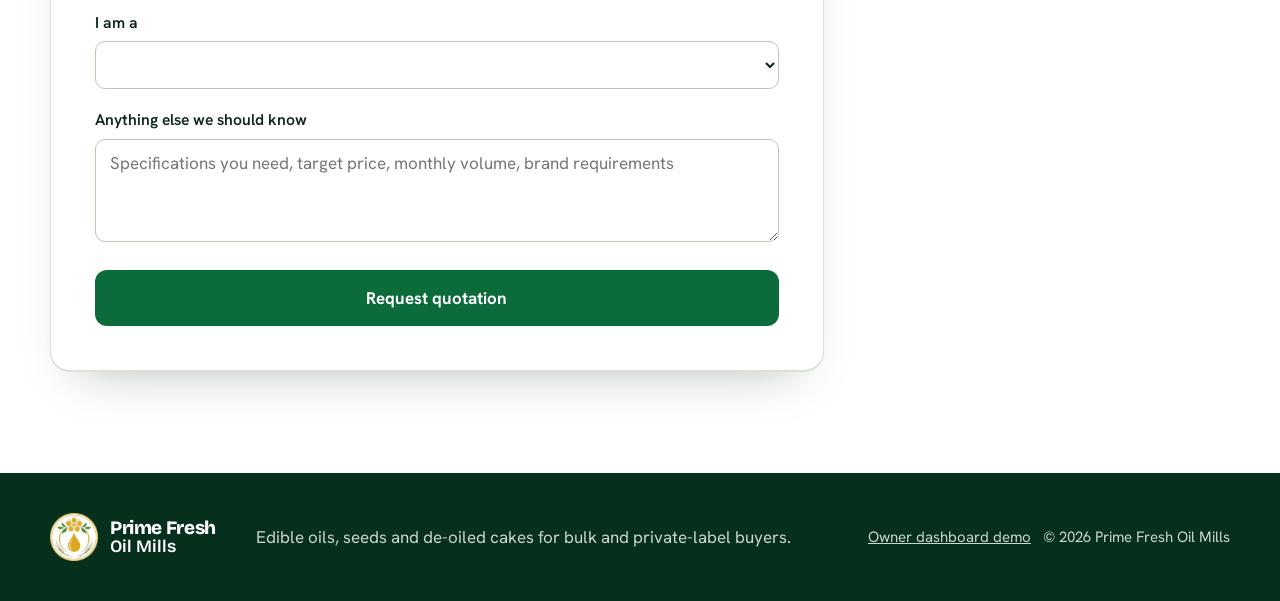
==== commit ebcf064d: "Rename index -2.html to index.html" ====
--- a/index.html
+++ b/index.html
@@ -411,5 +411,6 @@
   </div>
 
   <script src="/js/app.js"></script>
+  <script src="/js/assistant.js" defer></script>
 </body>
 </html>
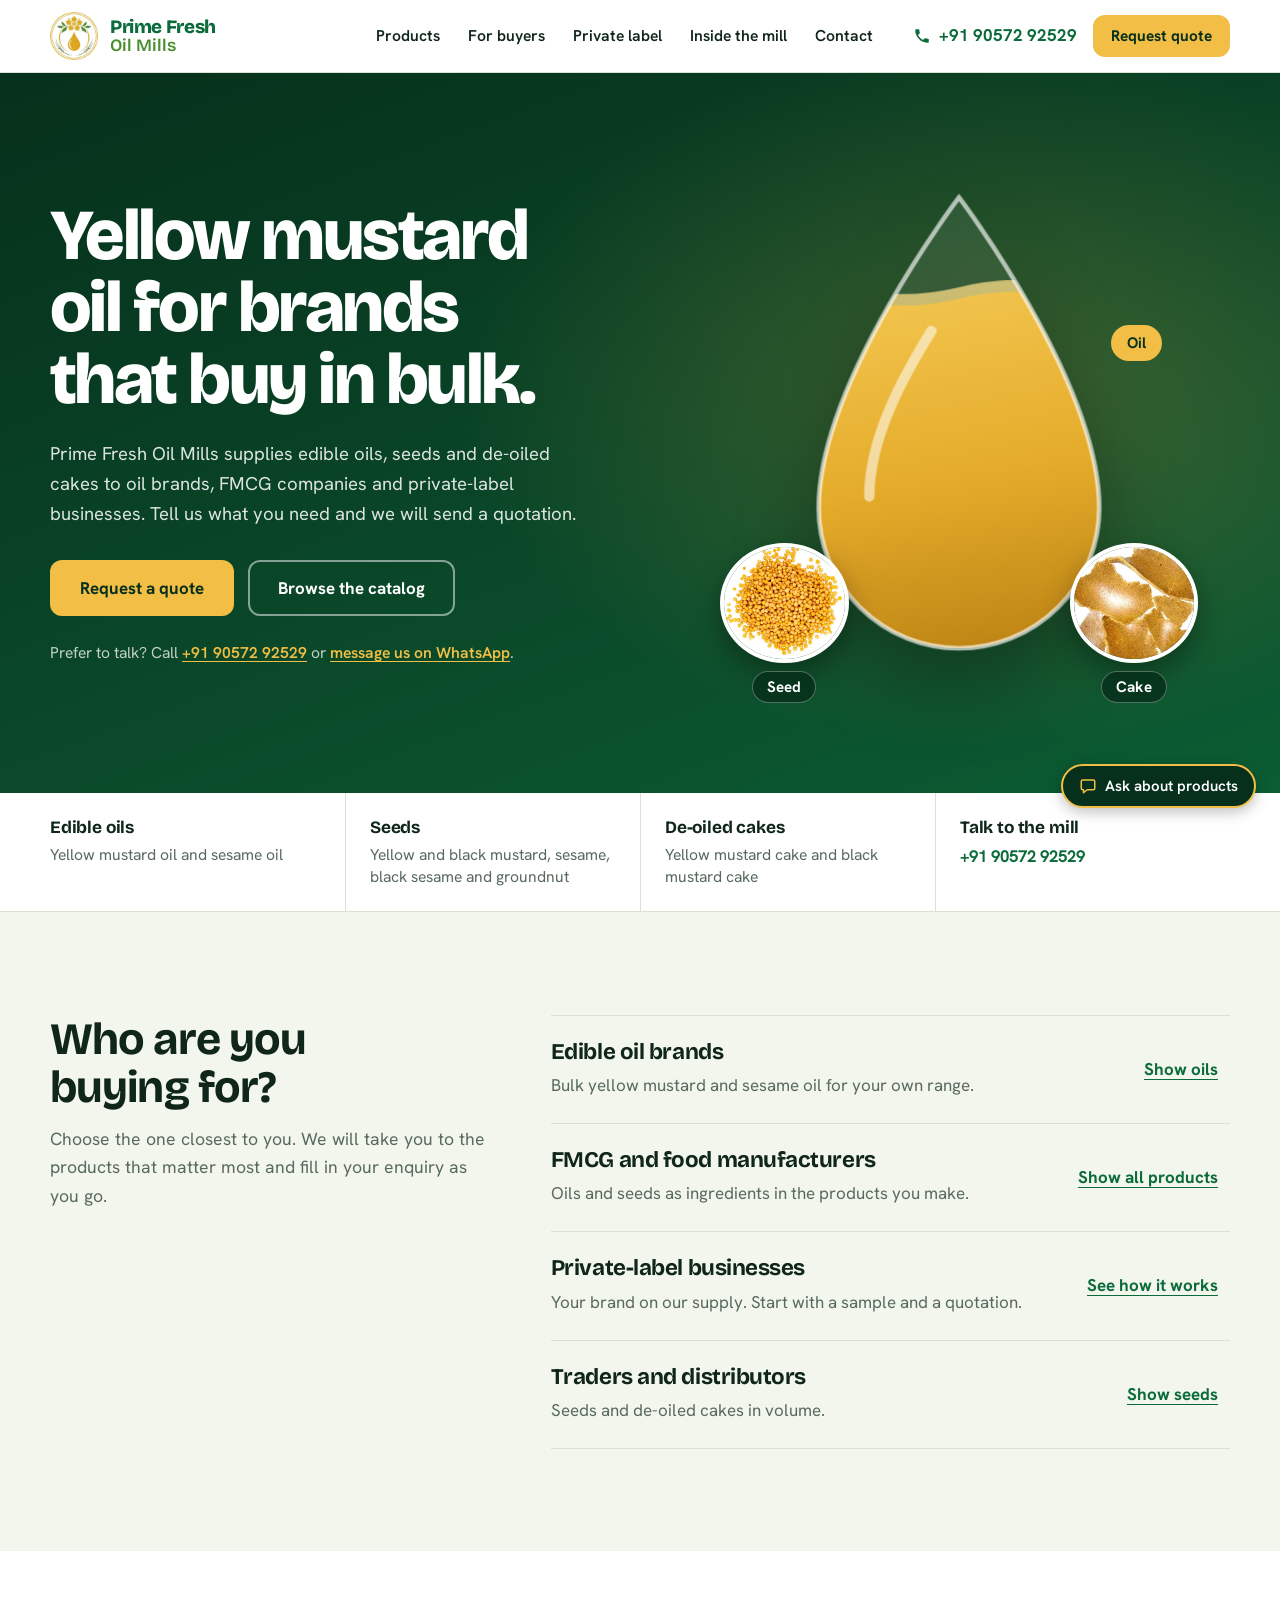
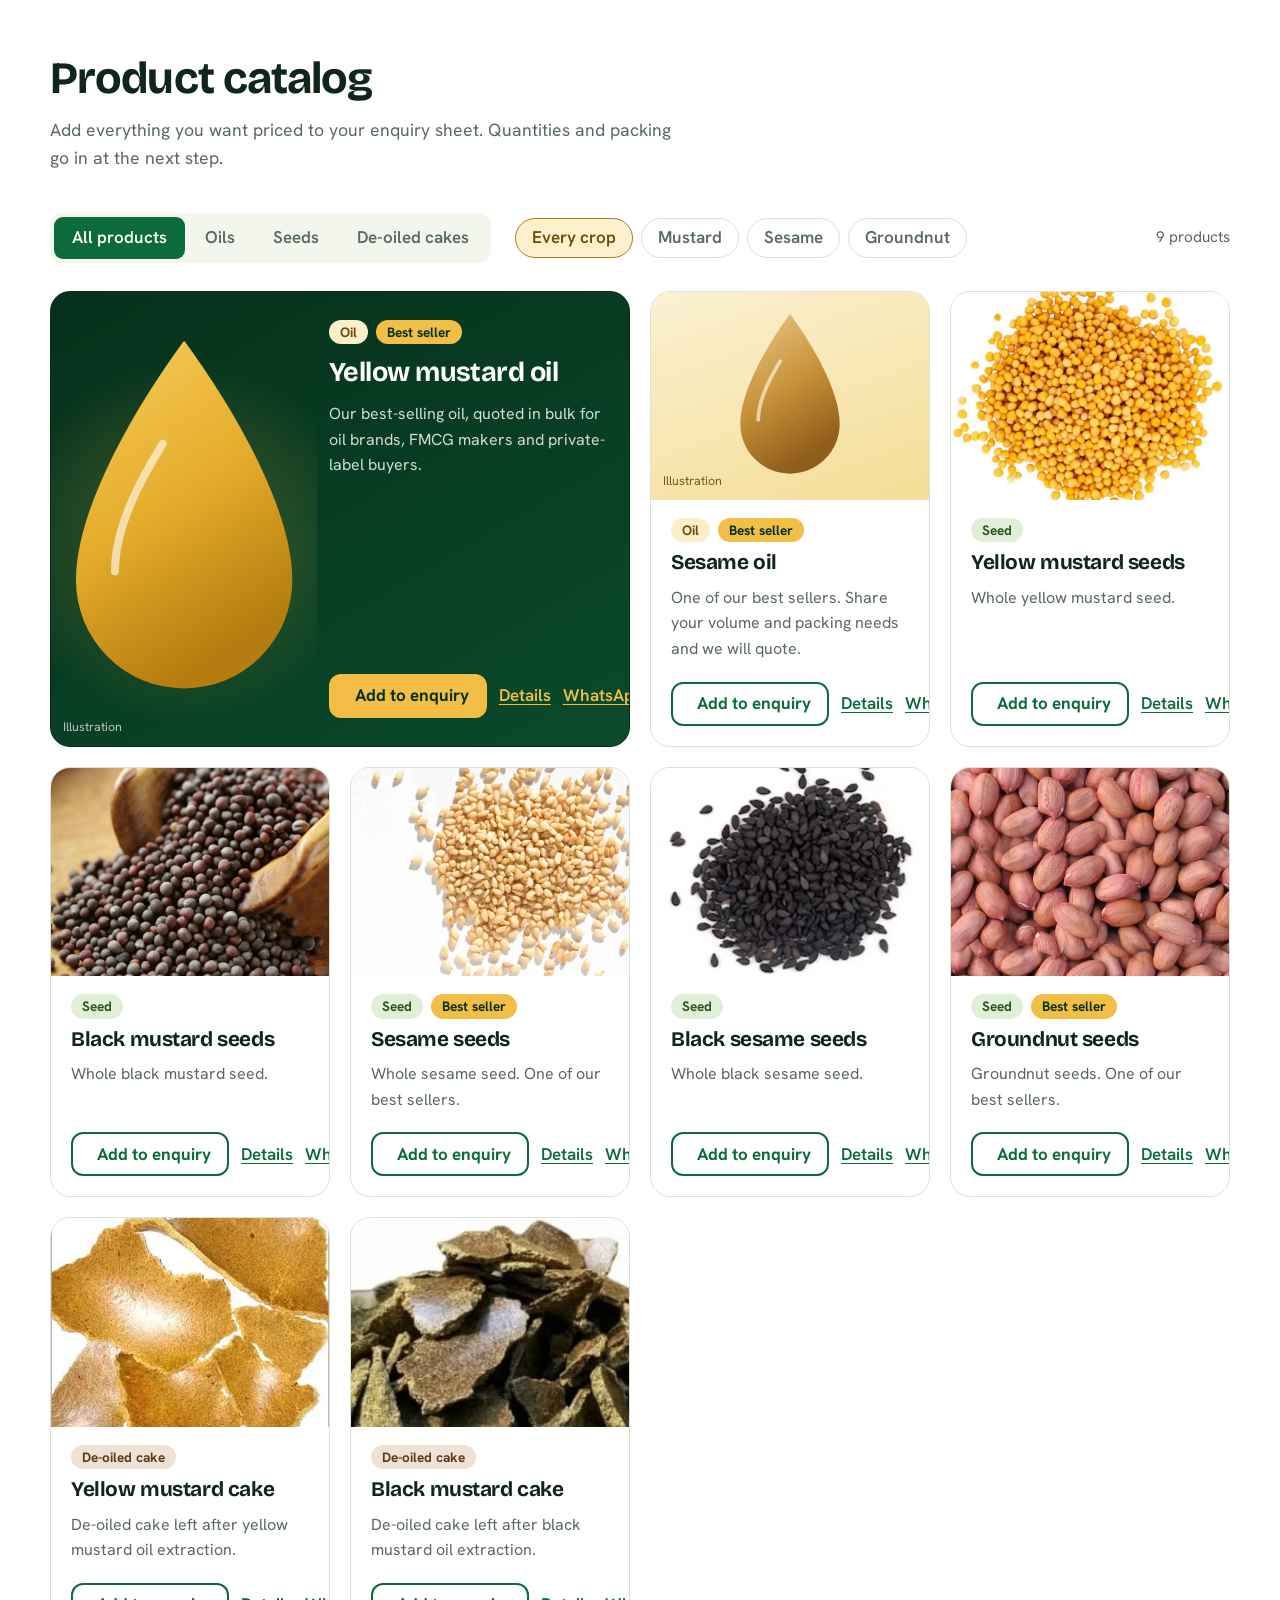
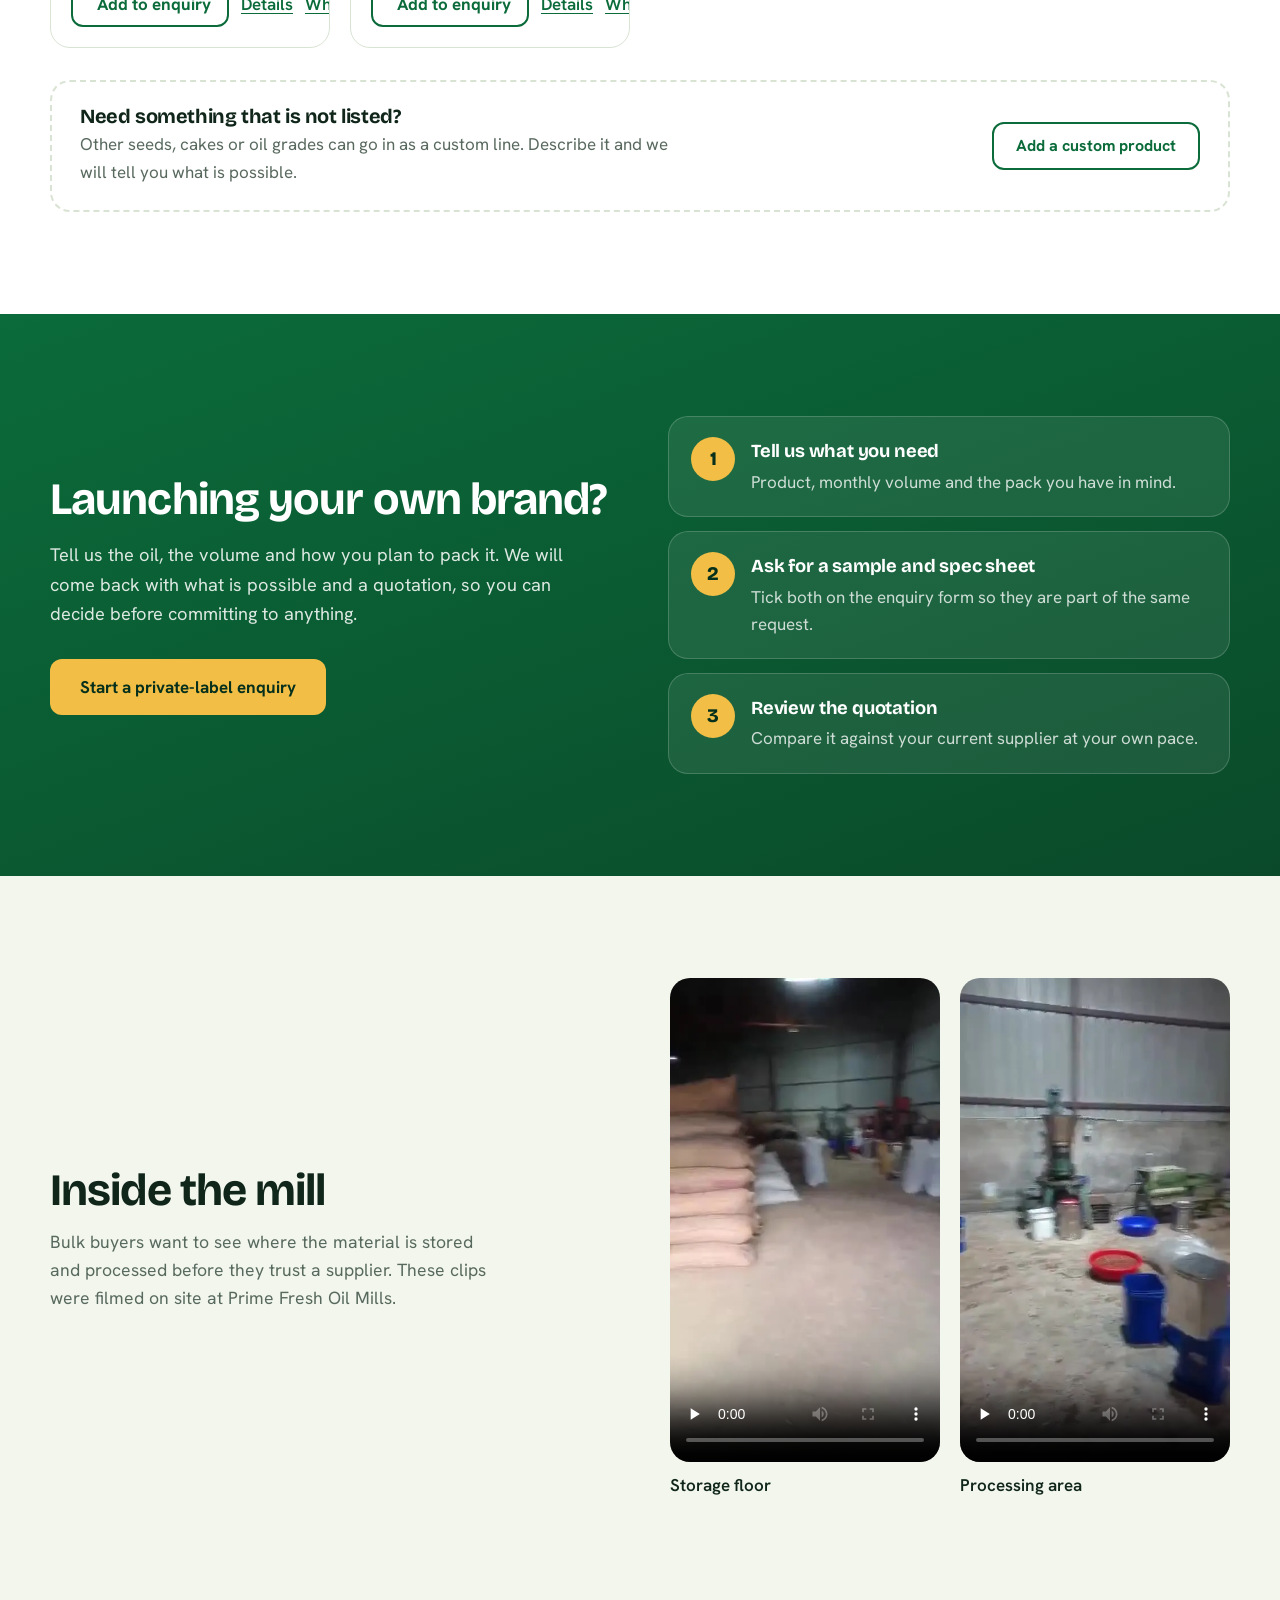
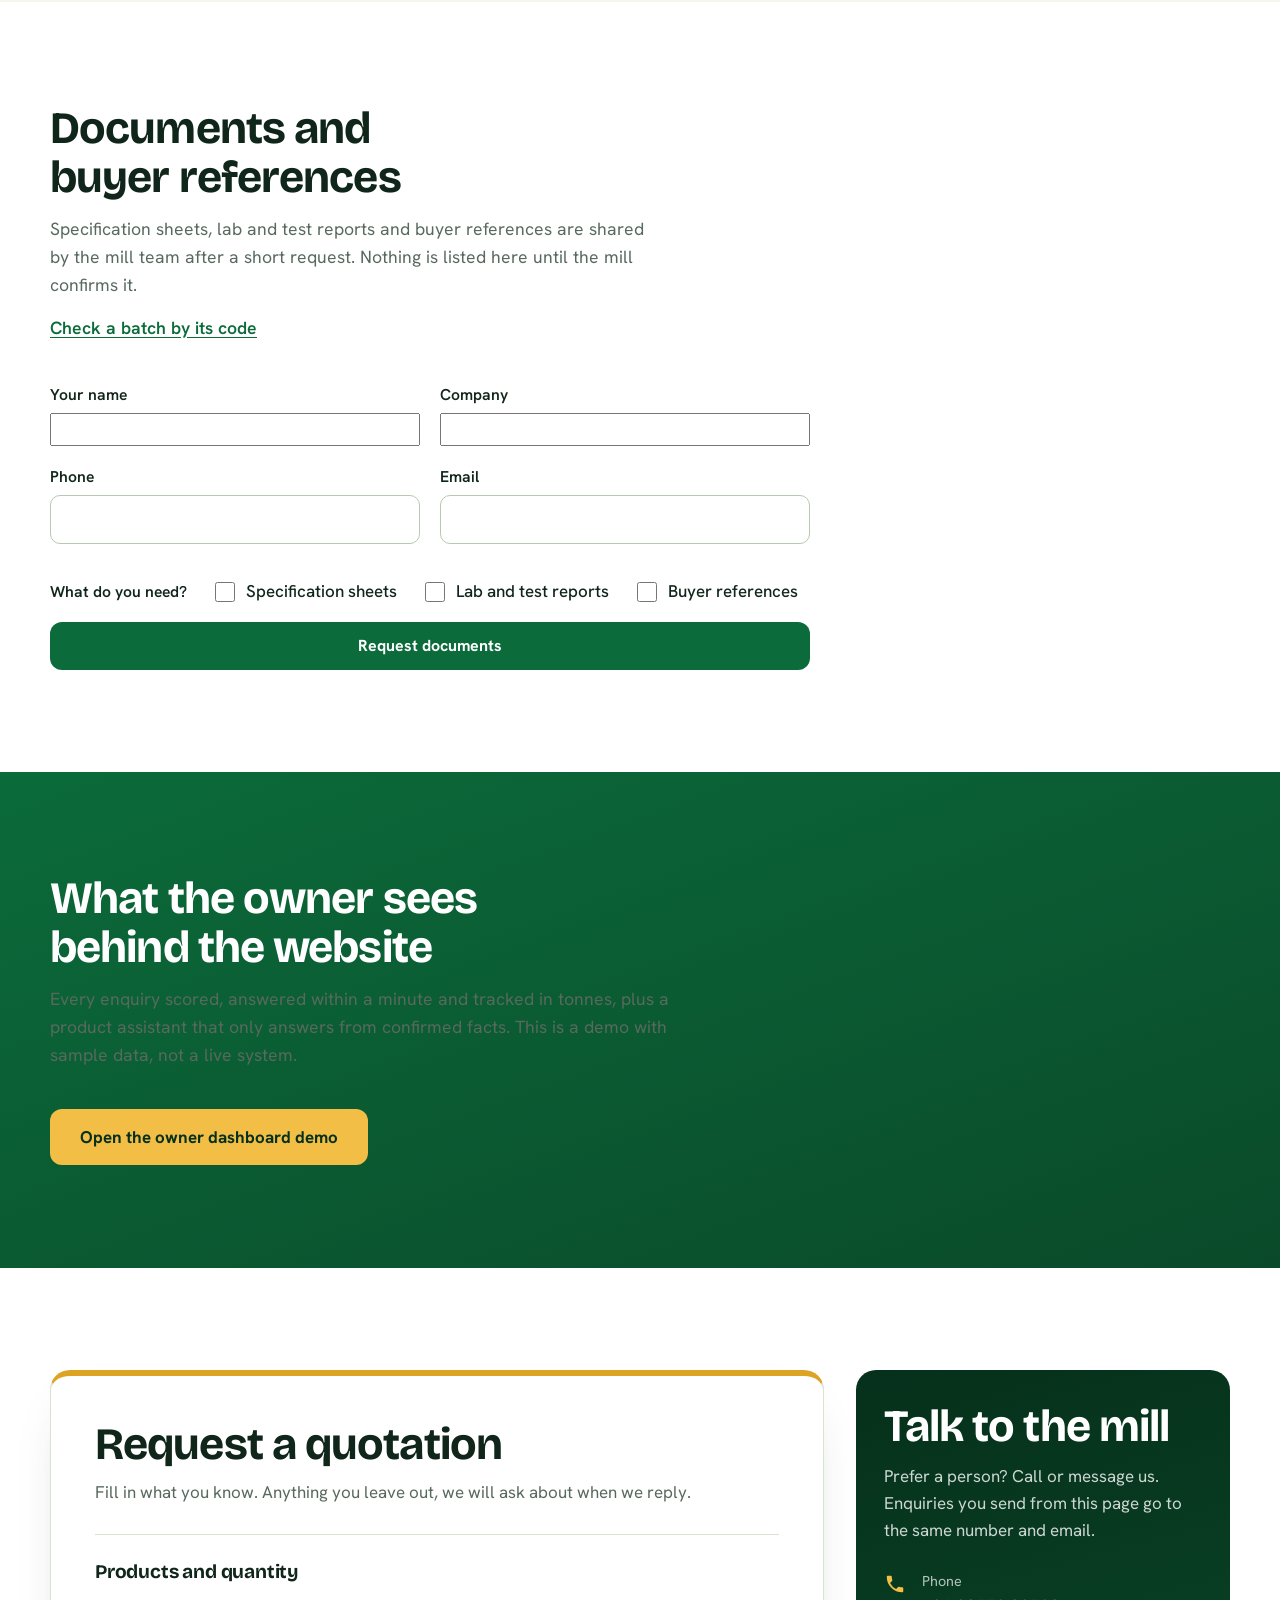
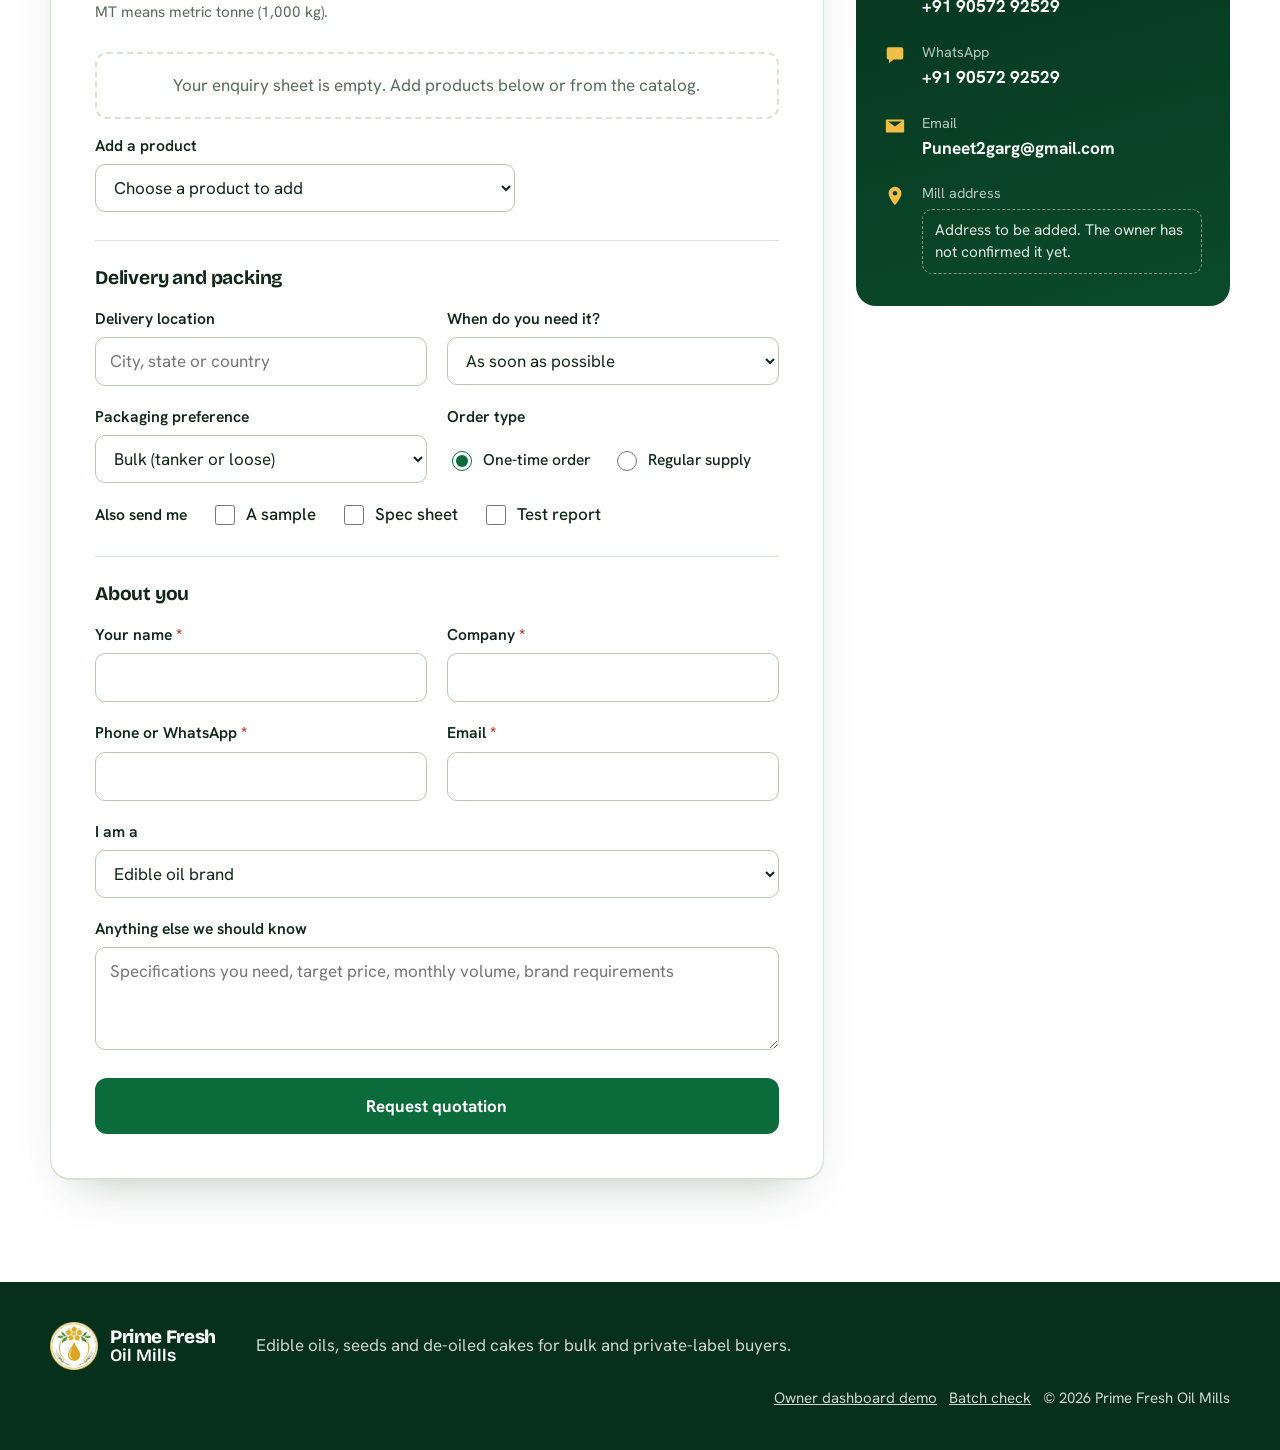
==== commit 9b40d42b: "Add files via upload" ====
--- a/index.html
+++ b/index.html
@@ -211,6 +211,33 @@
       </div>
     </section>
 
+    <!-- ============ DOCUMENTS AND REFERENCES ============ -->
+    <section class="section" id="documents" aria-labelledby="docs-title">
+      <div class="wrap docs">
+        <div class="section__head">
+          <h2 id="docs-title">Documents and buyer references</h2>
+          <p>Specification sheets, lab and test reports and buyer references are shared by the mill team after a short request. Nothing is listed here until the mill confirms it.</p>
+          <p><a class="link" href="/trace.html">Check a batch by its code</a></p>
+        </div>
+        <form class="docs__form" id="docForm" novalidate>
+          <div class="cols">
+            <div class="field"><label for="dName">Your name</label><input id="dName" autocomplete="name" /></div>
+            <div class="field"><label for="dCompany">Company</label><input id="dCompany" autocomplete="organization" /></div>
+            <div class="field"><label for="dPhone">Phone</label><input id="dPhone" type="tel" autocomplete="tel" /></div>
+            <div class="field"><label for="dEmail">Email</label><input id="dEmail" type="email" autocomplete="email" /></div>
+          </div>
+          <div class="checks">
+            <span class="label">What do you need?</span>
+            <label><input type="checkbox" name="docs" value="specification sheets" /> Specification sheets</label>
+            <label><input type="checkbox" name="docs" value="lab and test reports" /> Lab and test reports</label>
+            <label><input type="checkbox" name="docs" value="buyer references" /> Buyer references</label>
+          </div>
+          <button class="btn btn--green" type="submit">Request documents</button>
+          <div class="docs__out" id="docResult" role="status" hidden></div>
+        </form>
+      </div>
+    </section>
+
     <!-- ============ OWNER DEMO ============ -->
     <section class="section section--green on-dark" id="owner-demo" aria-labelledby="demo-title">
       <div class="wrap">
@@ -366,7 +393,7 @@
         <span class="brand__name">Prime Fresh <span>Oil Mills</span></span>
       </a>
       <p>Edible oils, seeds and de-oiled cakes for bulk and private-label buyers.</p>
-      <p class="footer__legal"><a href="/demo.html">Owner dashboard demo</a> &nbsp; &copy; 2026 Prime Fresh Oil Mills</p>
+      <p class="footer__legal"><a href="/demo.html">Owner dashboard demo</a> &nbsp; <a href="/trace.html">Batch check</a> &nbsp; &copy; 2026 Prime Fresh Oil Mills</p>
     </div>
   </footer>
 
@@ -404,6 +431,7 @@
         </dl>
         <div class="drawer__actions">
           <button class="btn btn--green btn--block" type="button" id="drawerAdd">Add to enquiry</button>
+          <button class="btn btn--outline btn--block" type="button" id="drawerSample">Request a sample</button>
           <a class="btn btn--outline btn--block" id="drawerWa" target="_blank" rel="noopener">Ask about this on WhatsApp</a>
         </div>
       </div>
@@ -411,6 +439,8 @@
   </div>
 
   <script src="/js/app.js"></script>
+  <script>window.PF_ENDPOINT = "";</script>
   <script src="/js/assistant.js" defer></script>
+  <script src="/js/trust.js" defer></script>
 </body>
 </html>
--- a/css/styles.css
+++ b/css/styles.css
@@ -413,3 +413,15 @@
   .liquid, .wave, .drawer__scrim, .drawer__panel, .toast { animation: none !important; }
   * { transition: none !important; }
 }
+
+/* documents request and batch check */
+.docs__form { display: grid; gap: 16px; max-width: 760px; }
+.docs__out { padding: 12px 14px; border-radius: var(--r-sm); background: var(--paper); border: 1px solid var(--line); display: grid; gap: 10px; }
+.docs__out.is-err { border-color: var(--err); color: var(--err); }
+.docs__out .row { display: flex; flex-wrap: wrap; gap: 8px; }
+.trace { padding: 48px 0; max-width: 680px; }
+.trace form { display: flex; gap: 8px; flex-wrap: wrap; margin: 18px 0; }
+.trace input { min-height: 46px; padding: 0 12px; border: 1px solid var(--line); border-radius: var(--r-sm); flex: 1; min-width: 200px; }
+.trace dl { display: grid; grid-template-columns: auto 1fr; gap: 8px 16px; margin: 18px 0; }
+.trace dt { color: var(--muted); } .trace dd { margin: 0; font-weight: 600; }
+.trace__tag { display: inline-block; background: var(--gold-hi); color: var(--forest); font-weight: 700; padding: 3px 10px; border-radius: 99px; font-size: .9rem; }
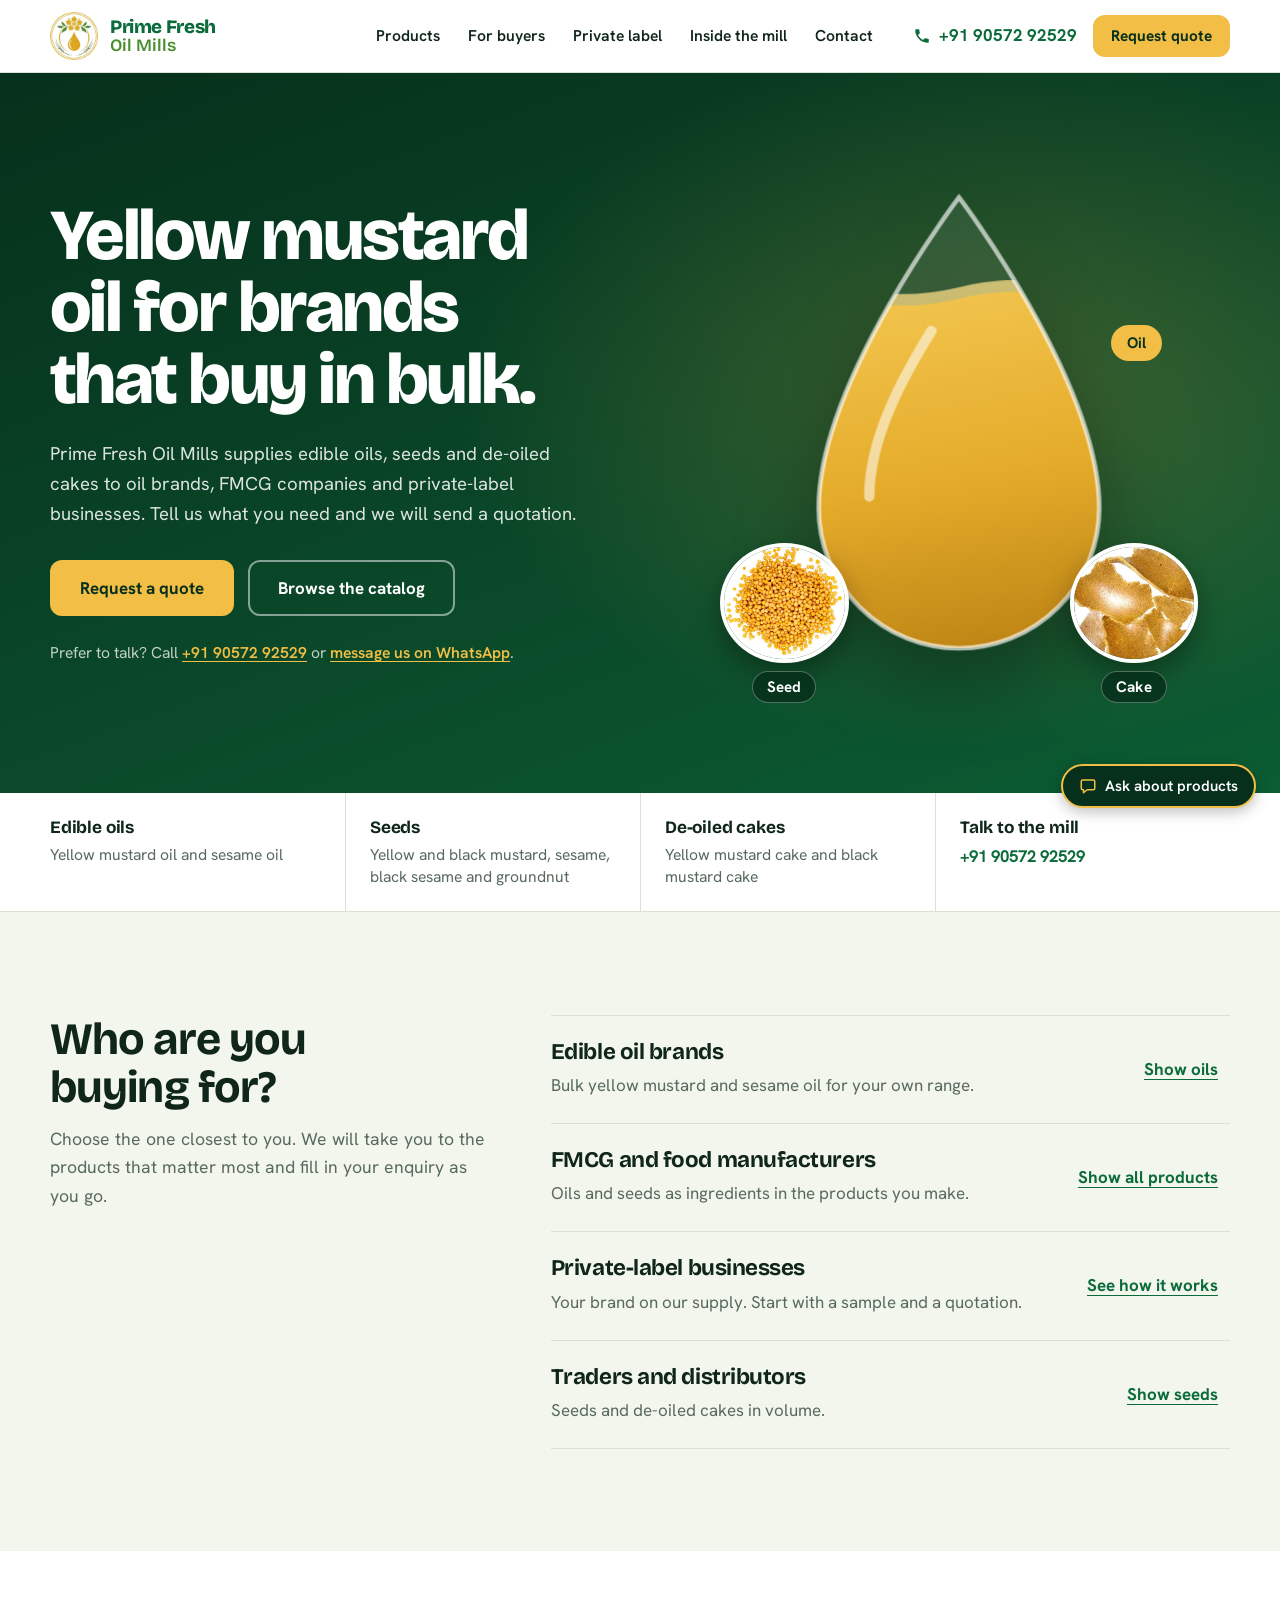
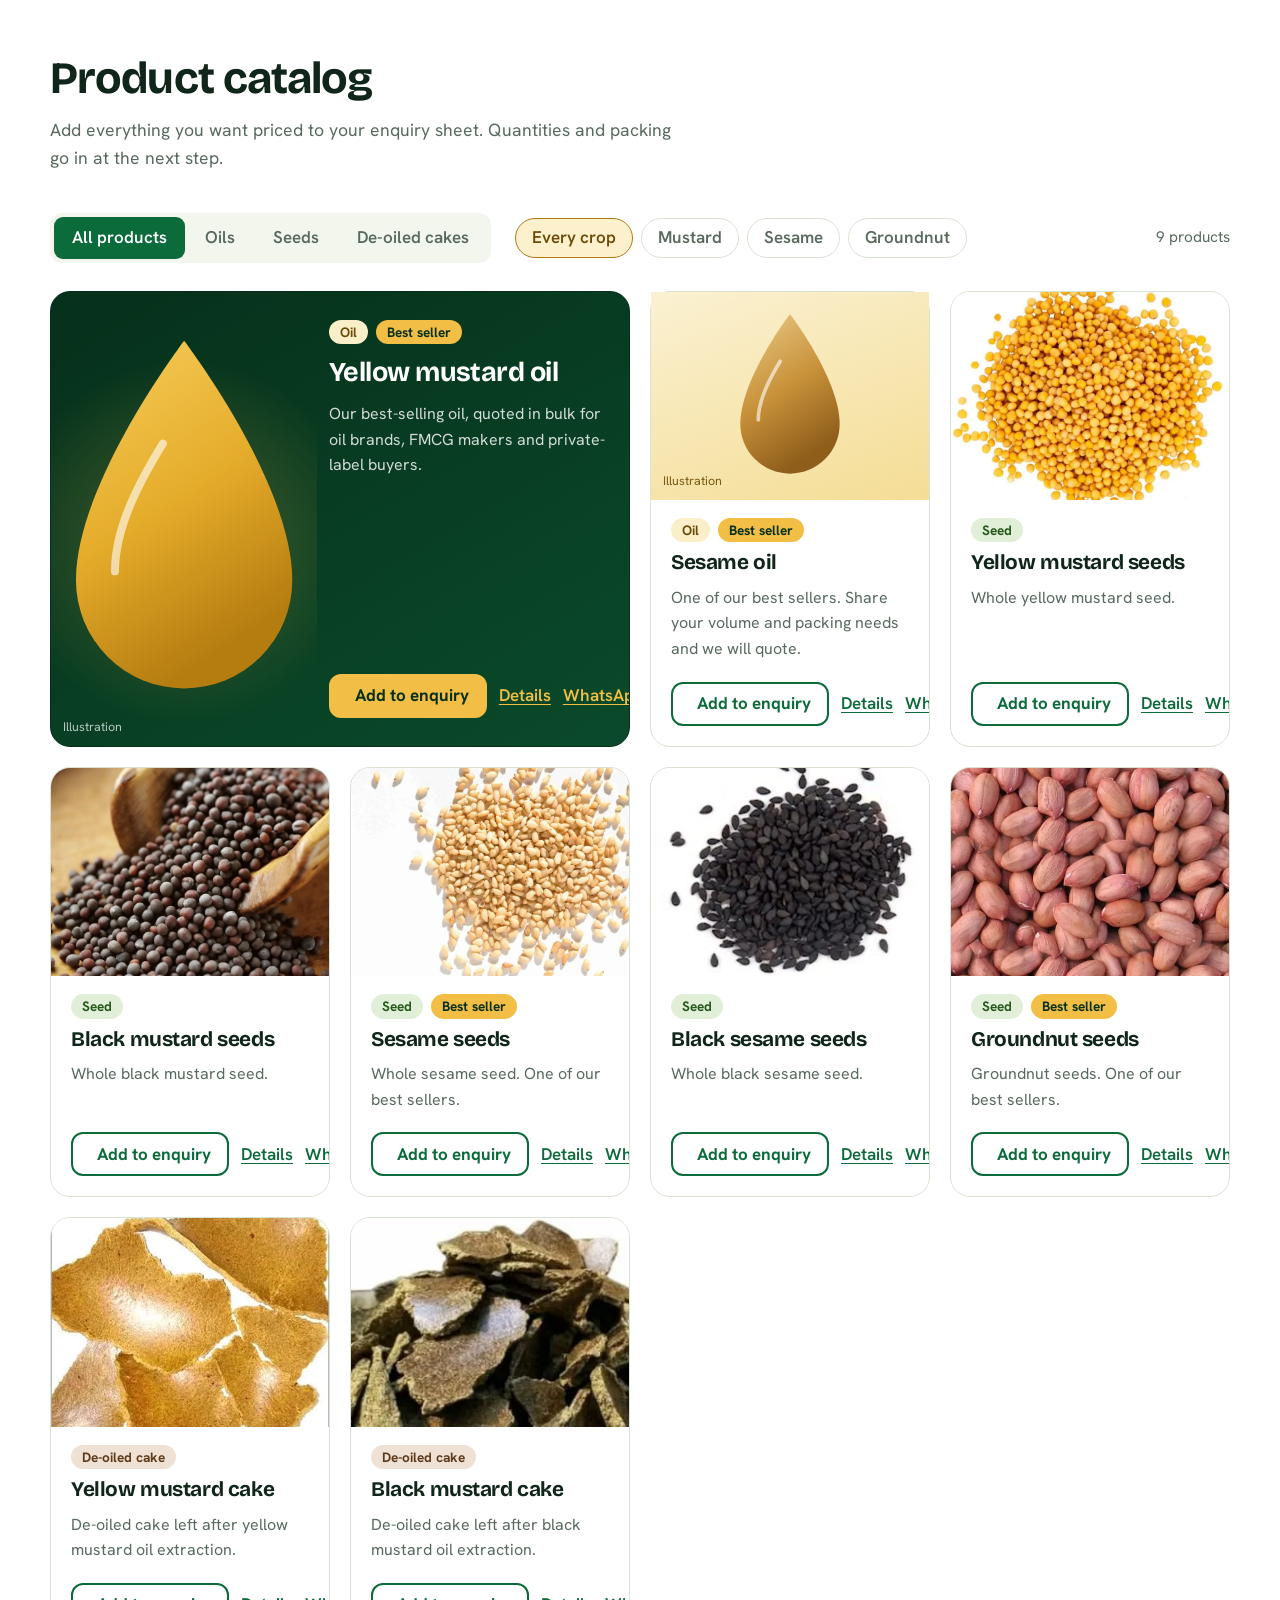
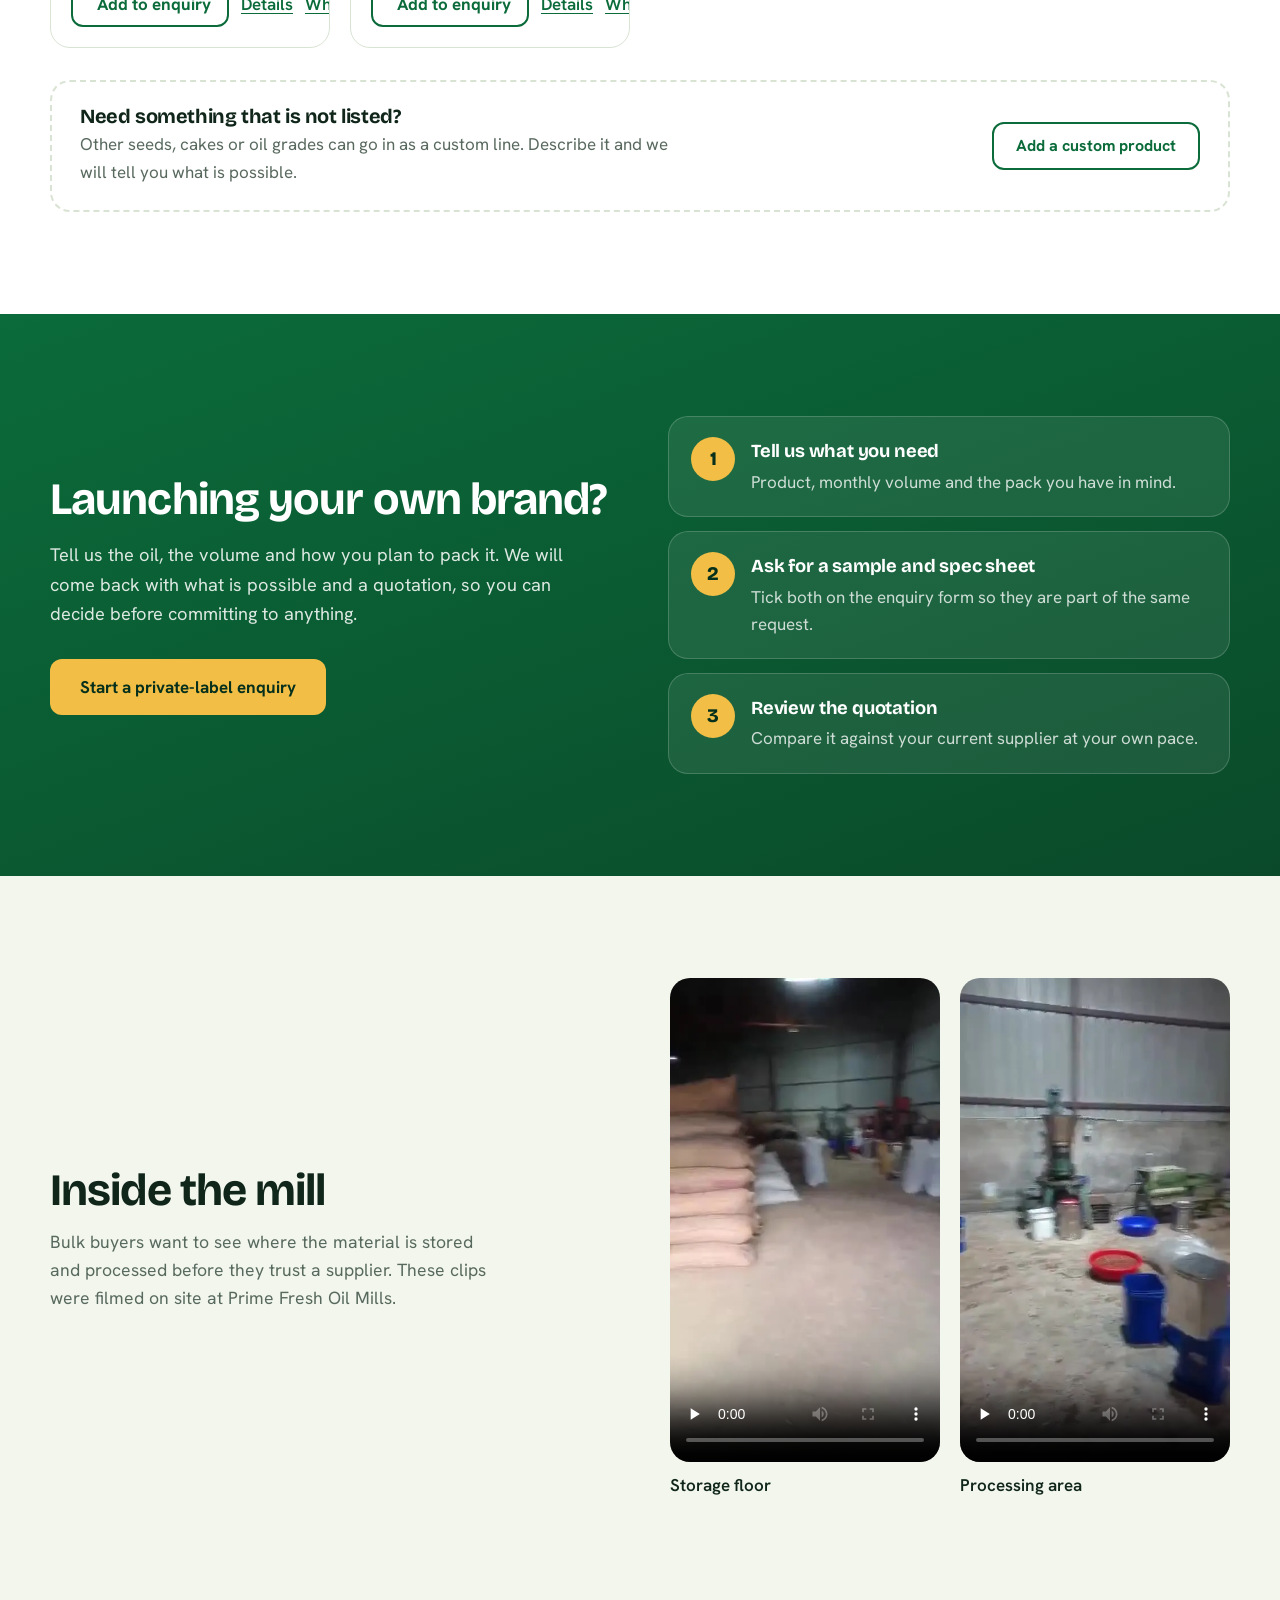
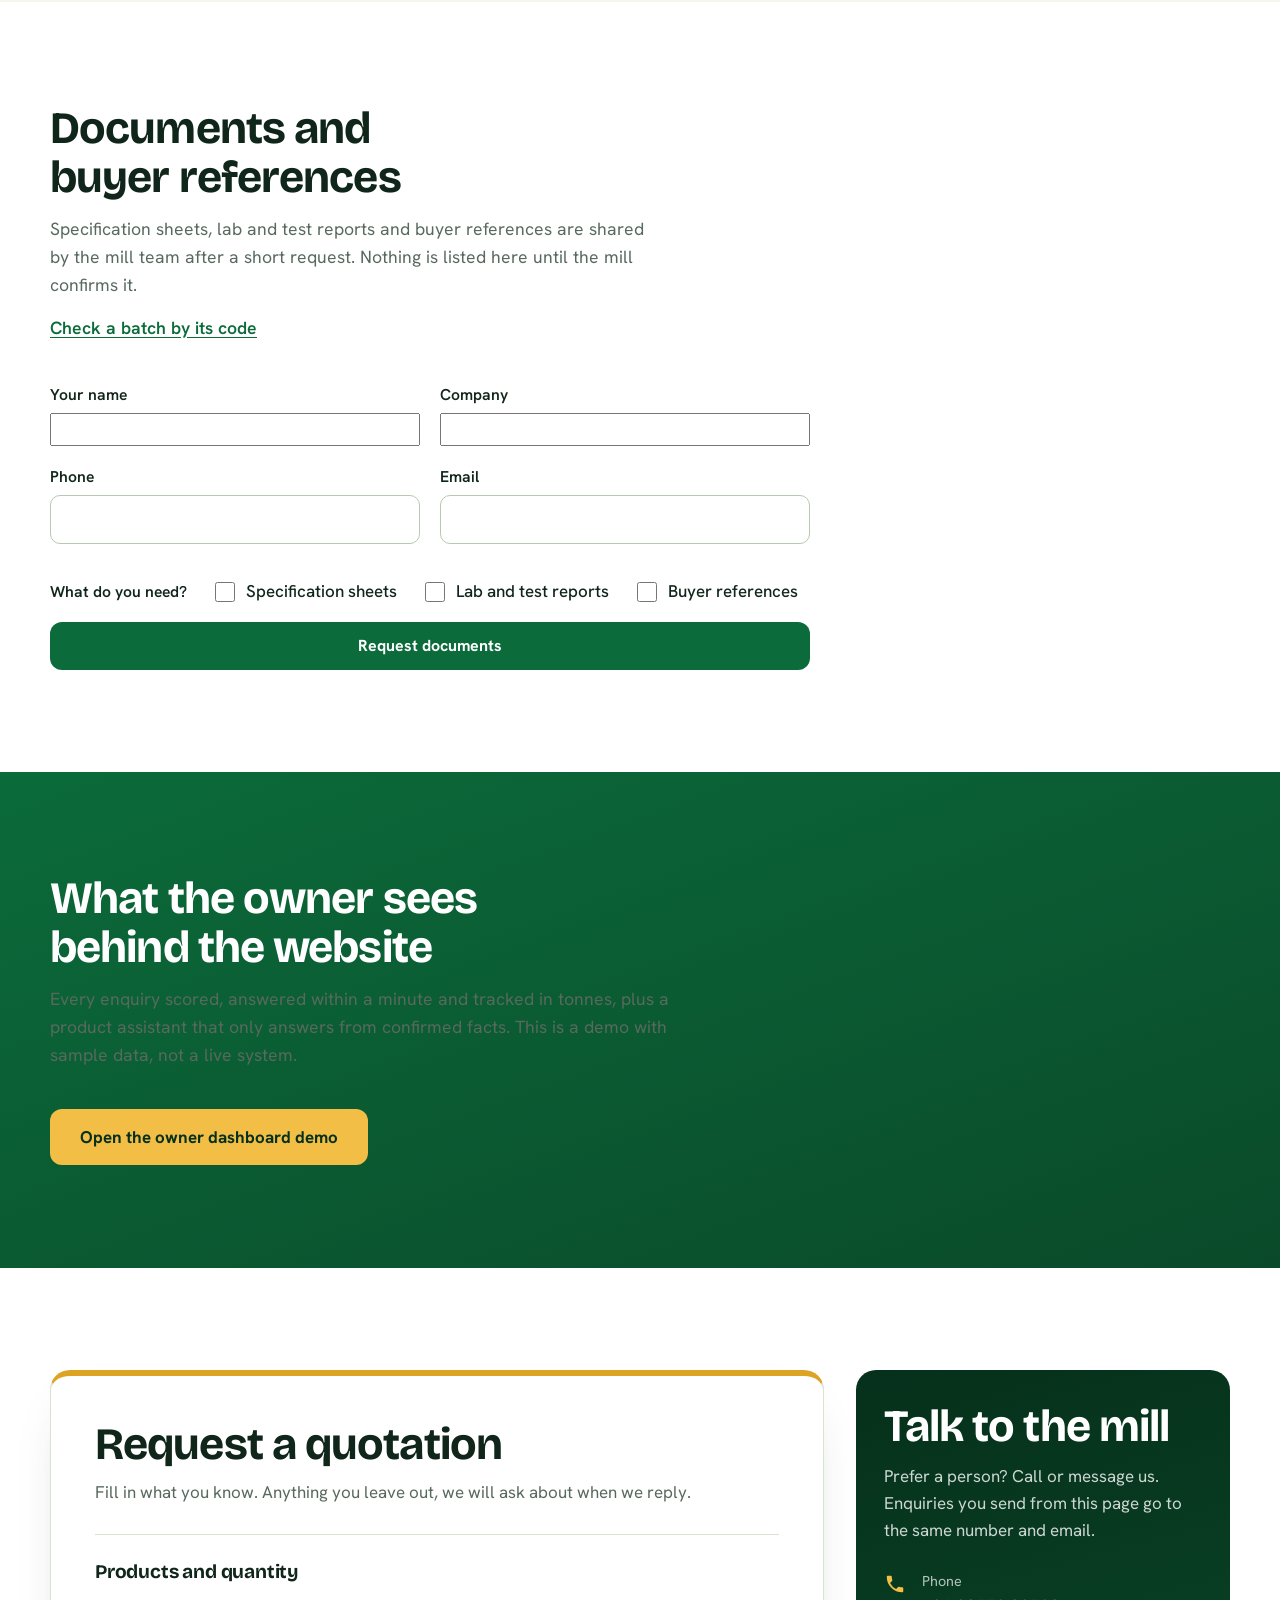
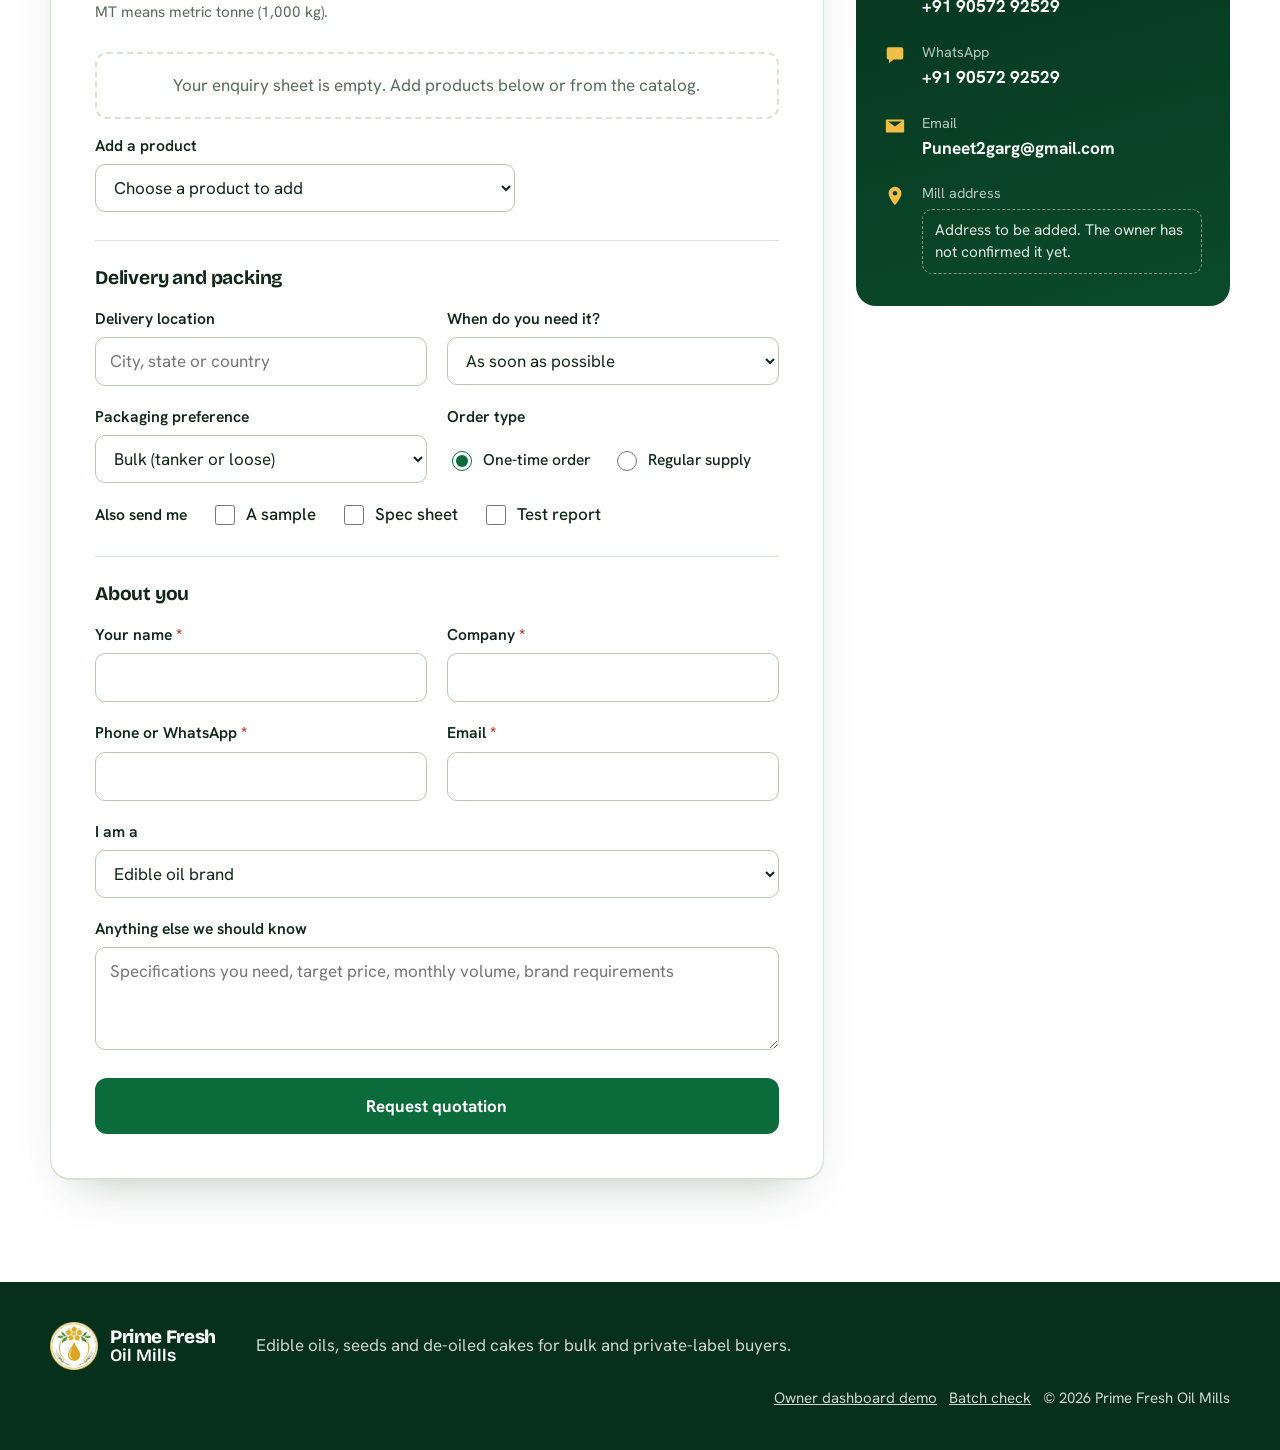
==== commit 0f85f942: "Add files via upload" ====
--- a/index.html
+++ b/index.html
@@ -121,7 +121,7 @@
       </div>
     </section>
 
-    <!-- ============ WHAT WE SUPPLY (confirmed facts only) ============ -->
+    <!-- ============ WHAT WE SUPPLY ============ -->
     <section class="facts" aria-label="What we supply">
       <div class="wrap facts__grid">
         <p><strong>Edible oils</strong>Yellow mustard oil and sesame oil</p>
@@ -432,7 +432,7 @@
         <div class="drawer__actions">
           <button class="btn btn--green btn--block" type="button" id="drawerAdd">Add to enquiry</button>
           <button class="btn btn--outline btn--block" type="button" id="drawerSample">Request a sample</button>
-          <a class="btn btn--outline btn--block" id="drawerWa" target="_blank" rel="noopener">Ask about this on WhatsApp</a>
+          <button class="btn btn--outline btn--block" type="button" id="drawerAi">Ask AI about this product</button>
         </div>
       </div>
     </aside>
@@ -443,4 +443,4 @@
   <script src="/js/assistant.js" defer></script>
   <script src="/js/trust.js" defer></script>
 </body>
-</html>
+</html>
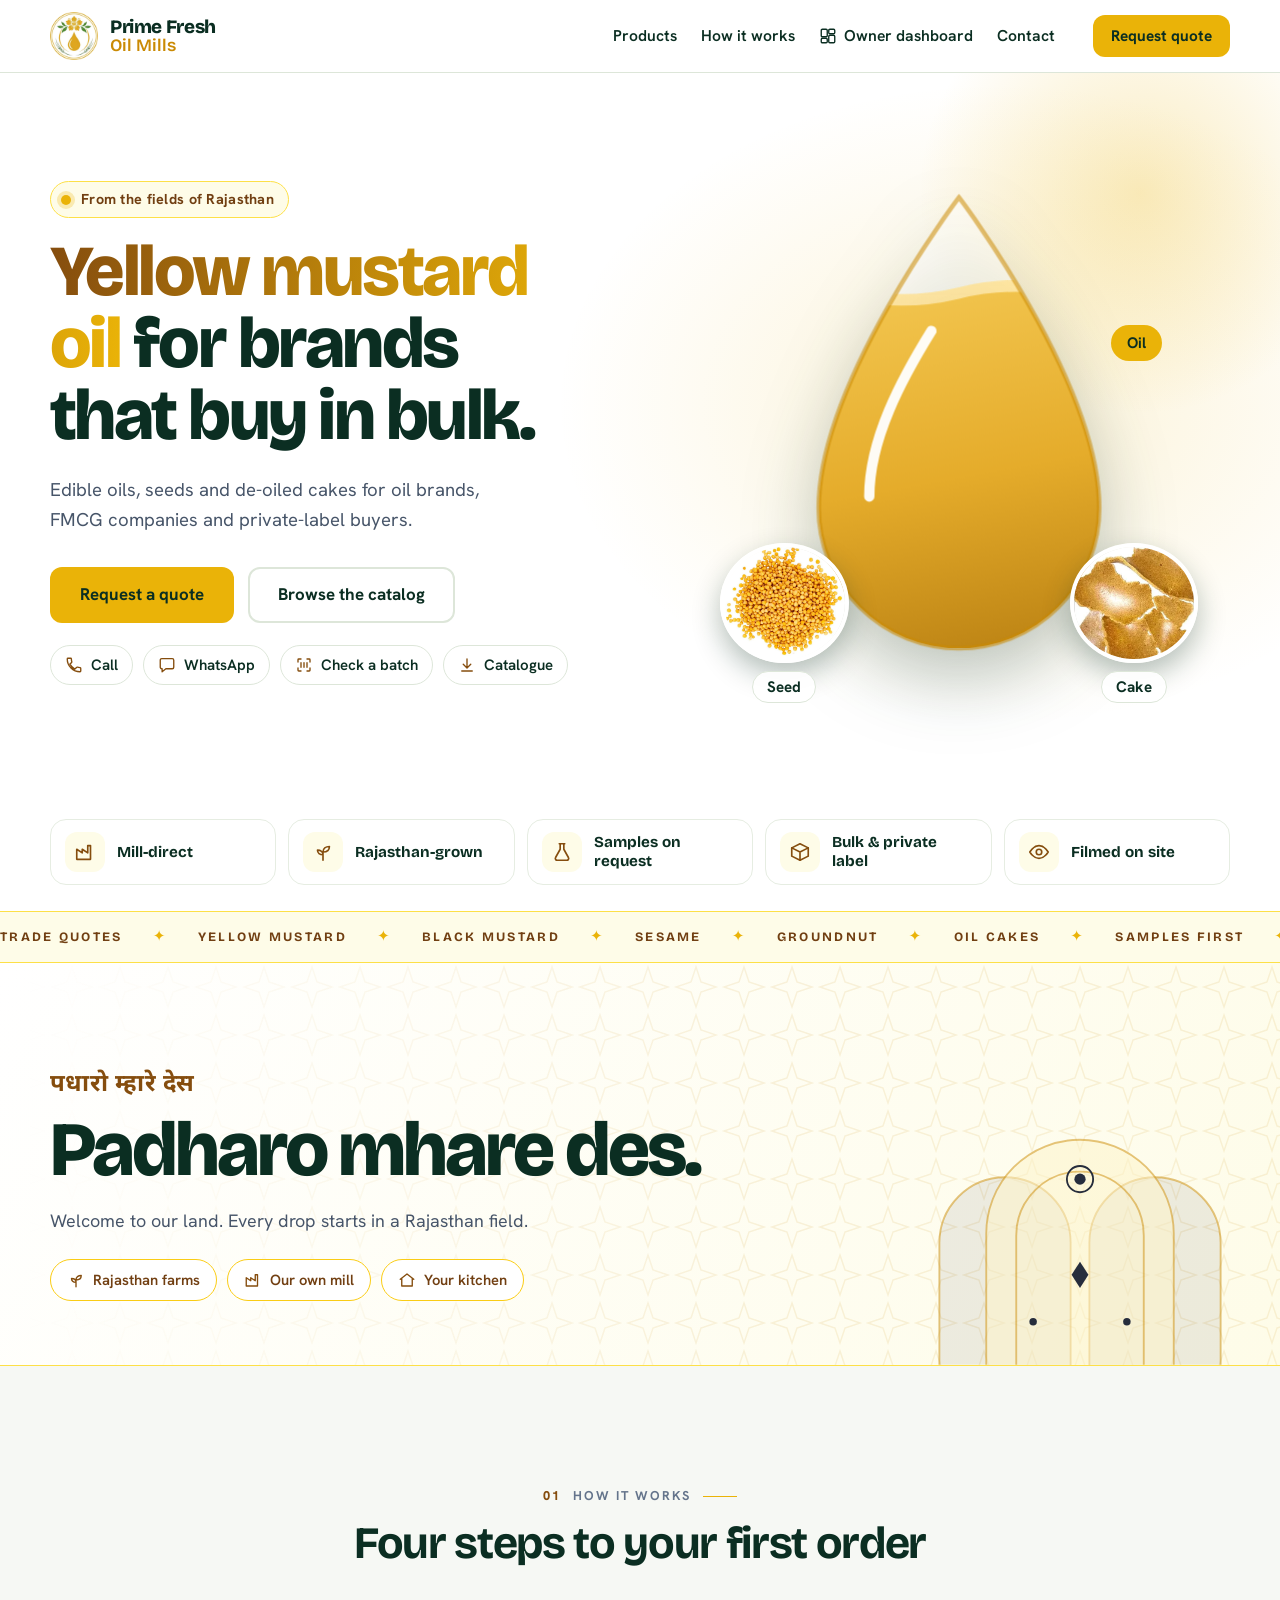
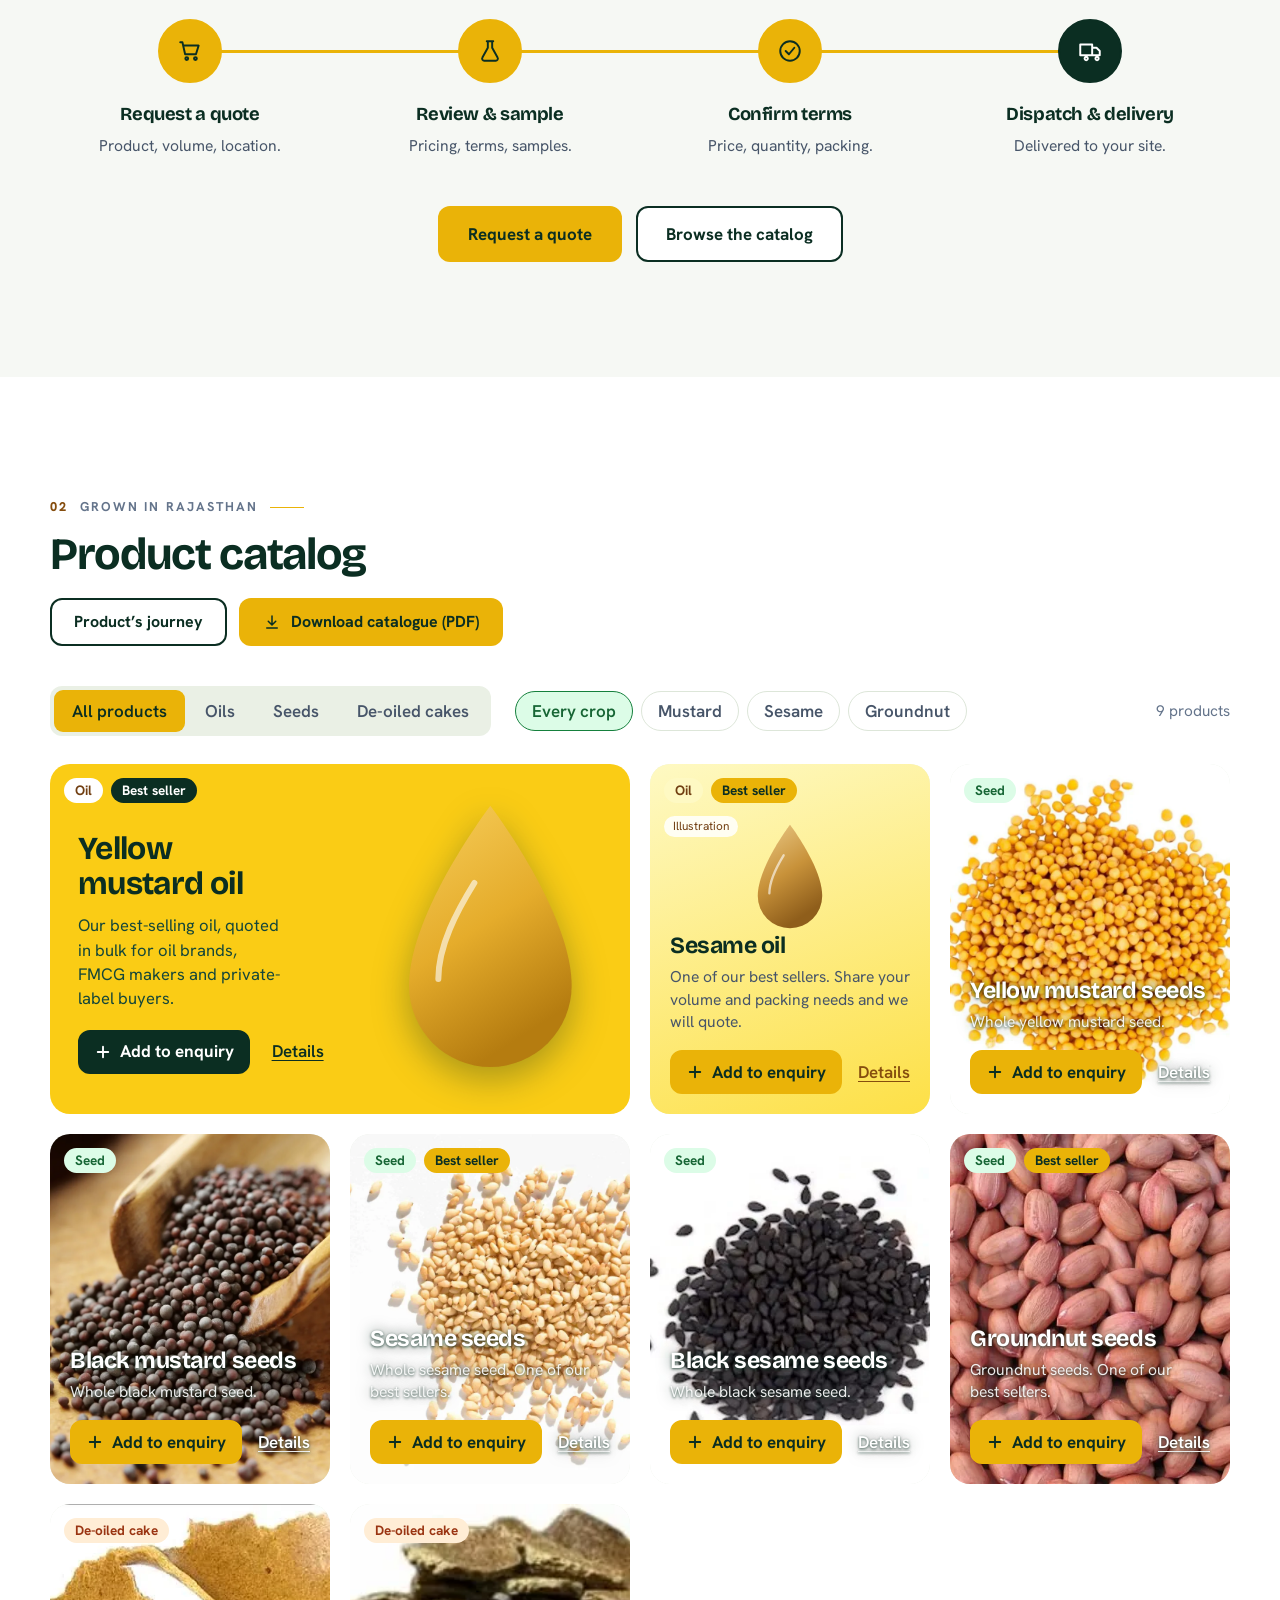
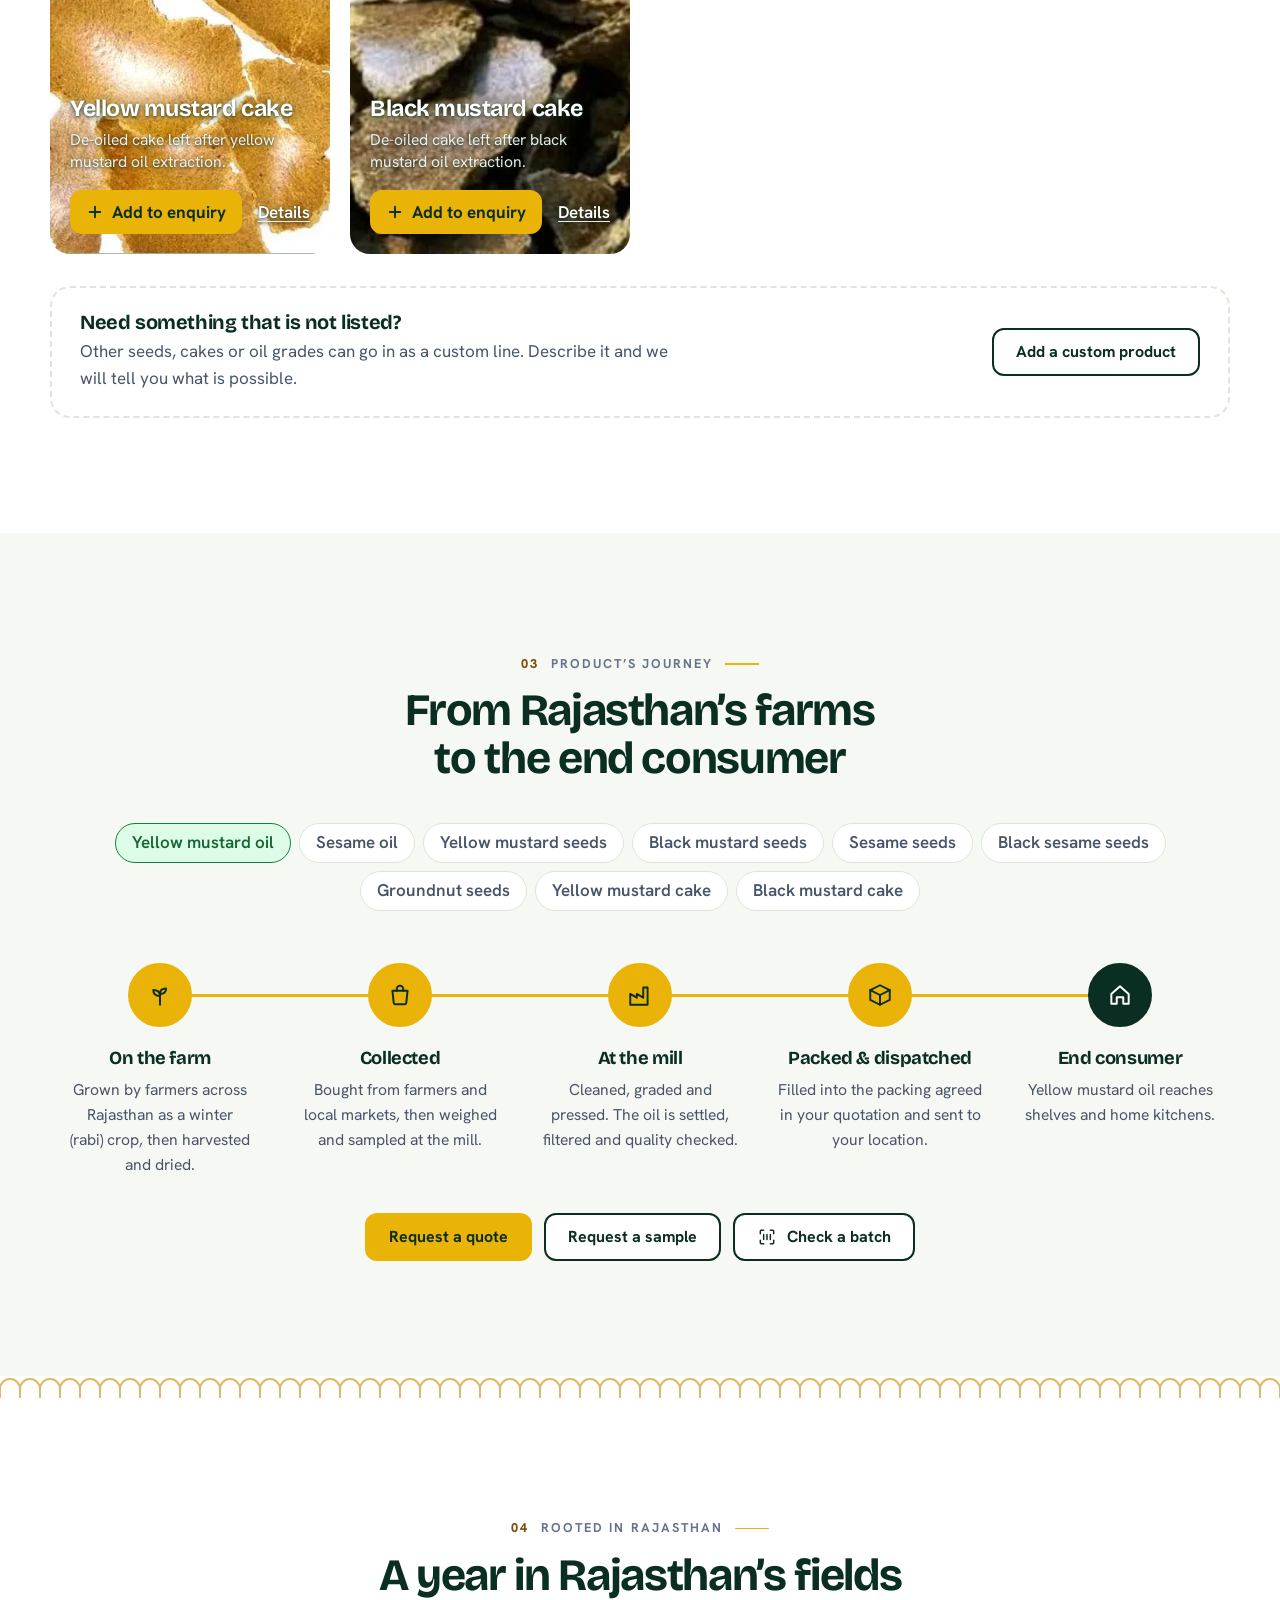
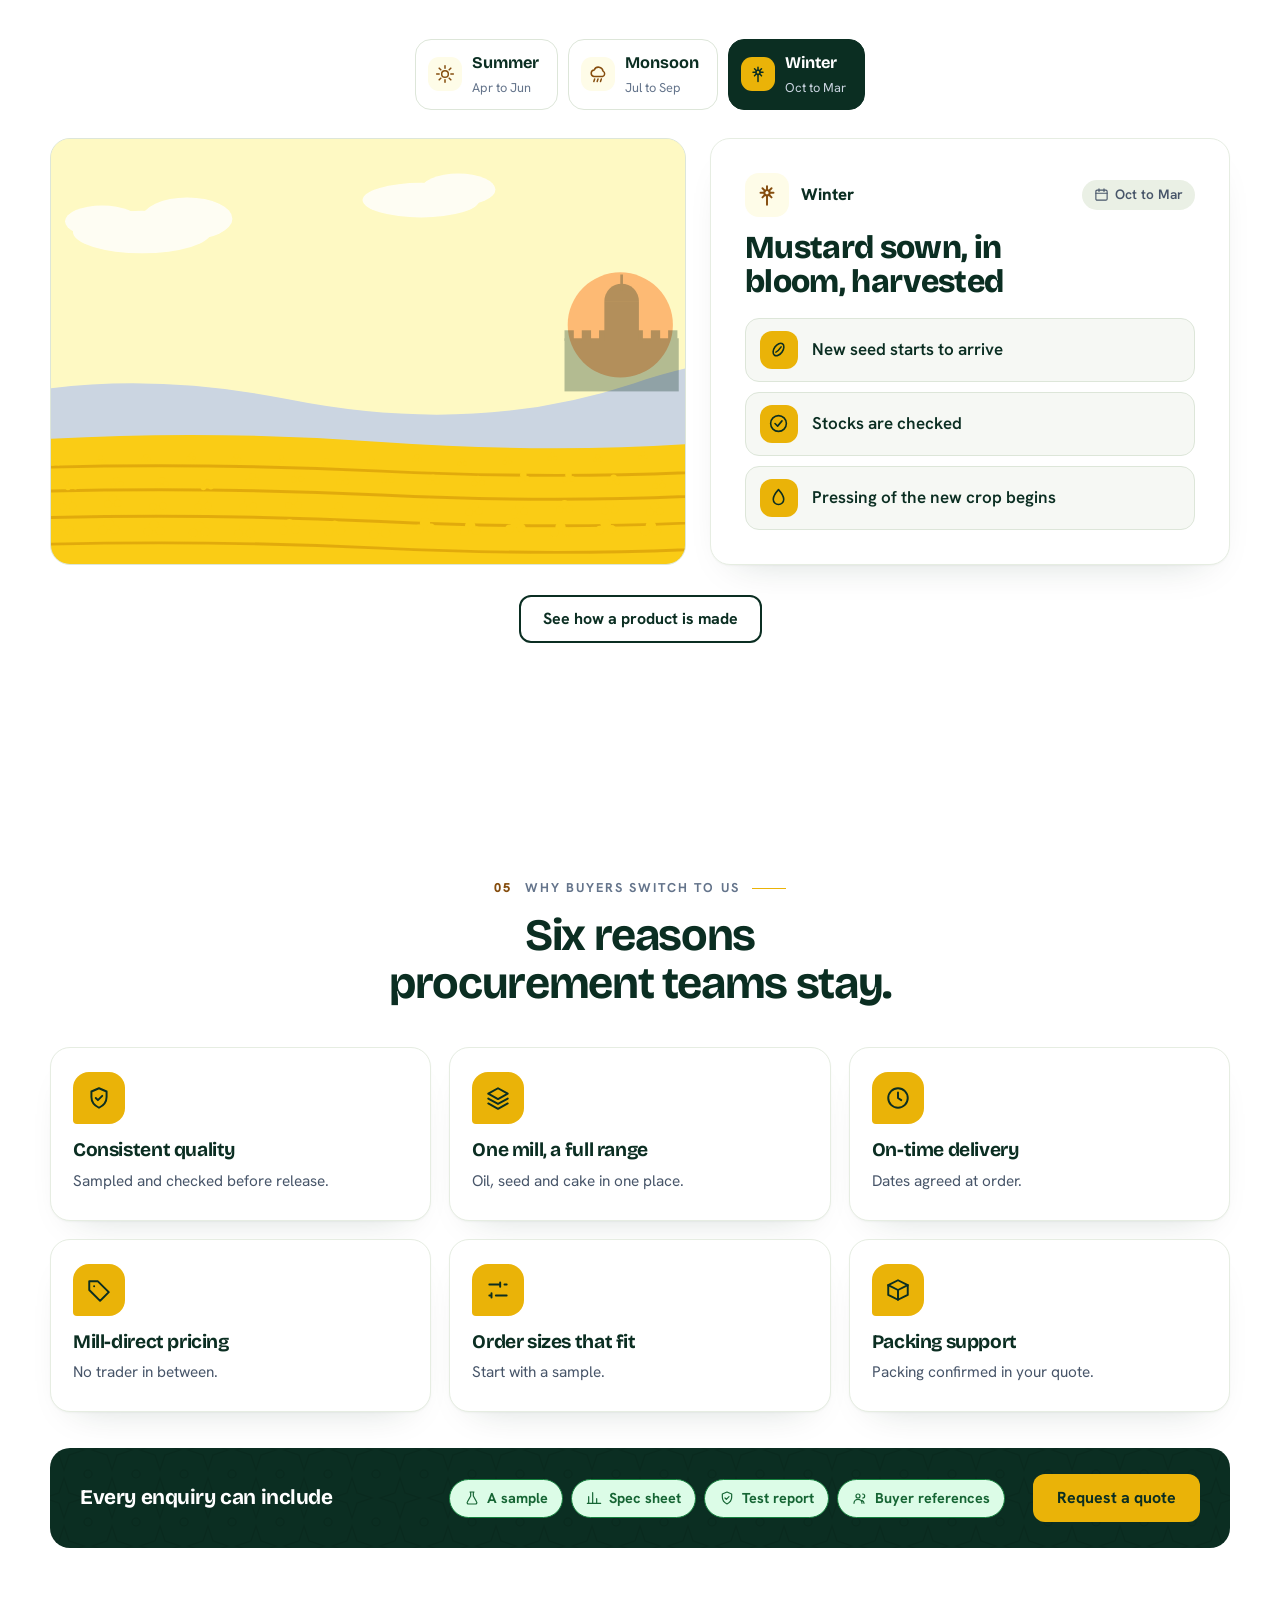
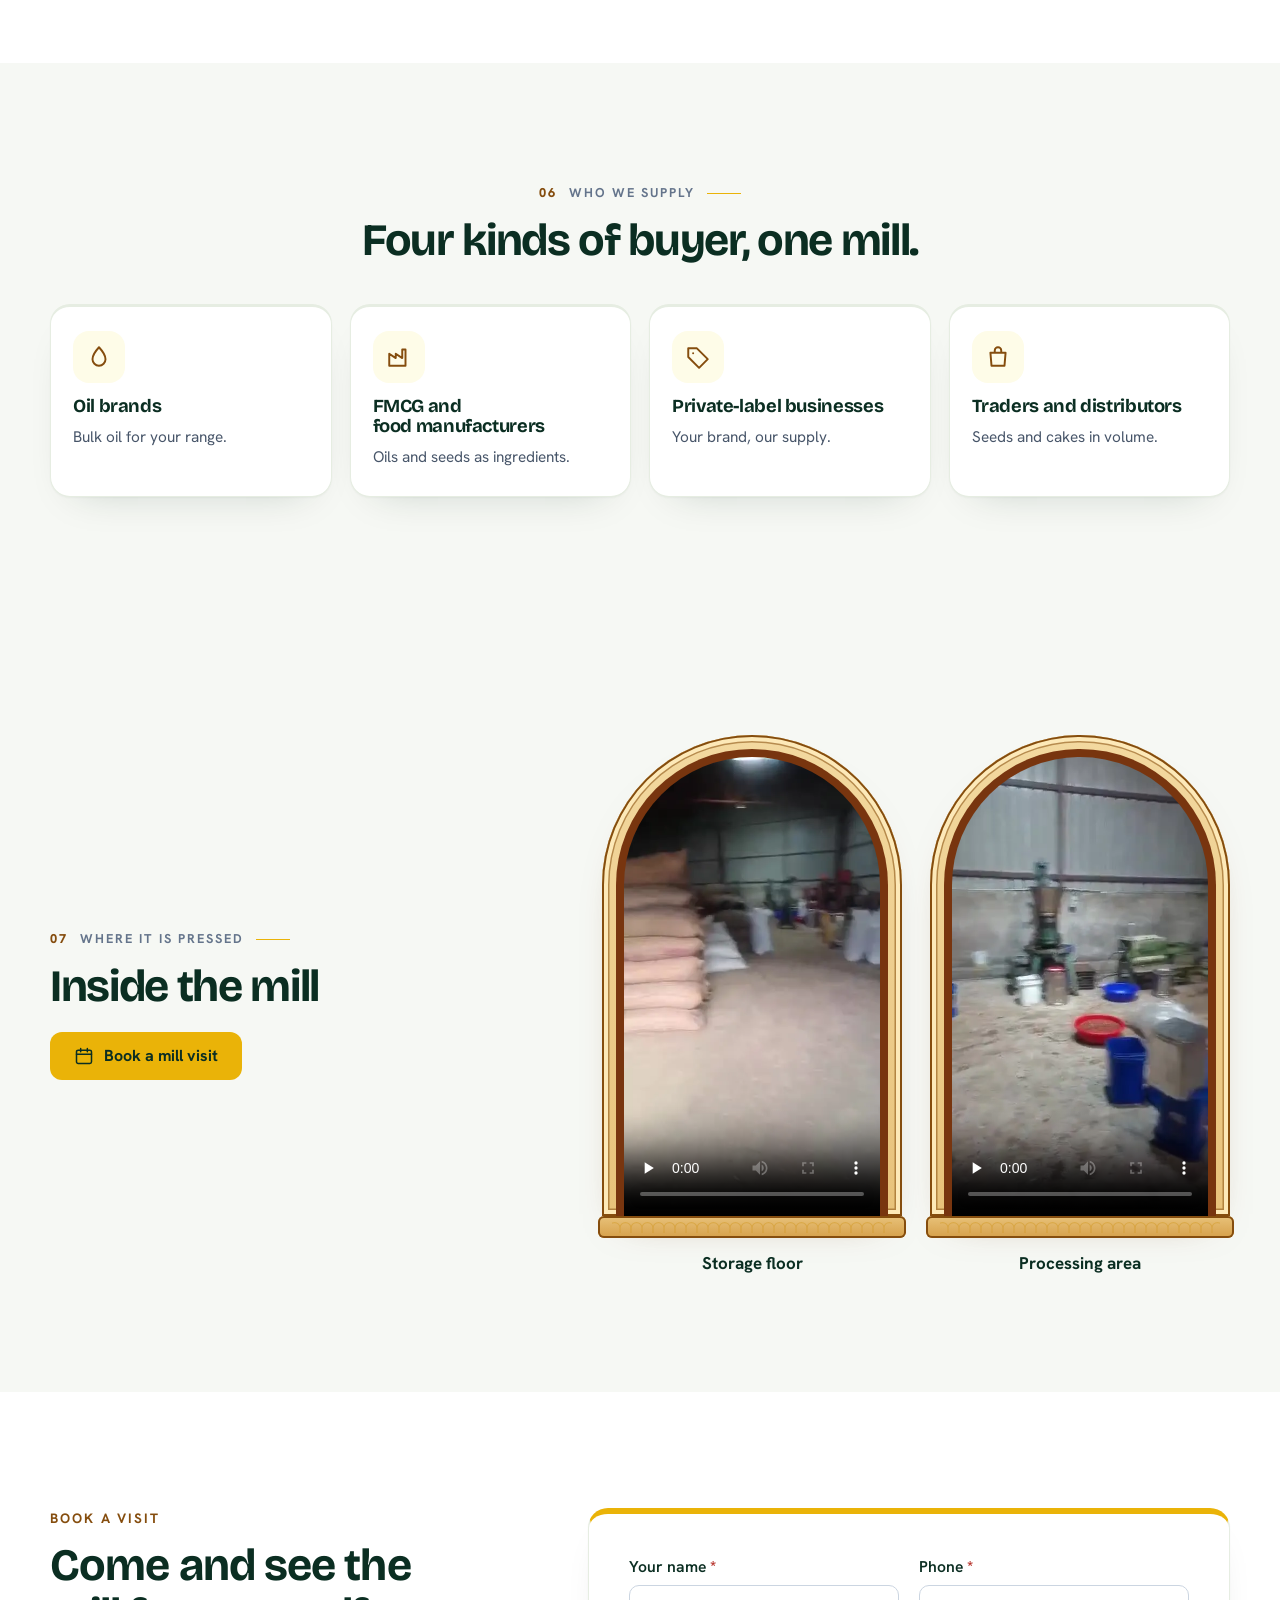
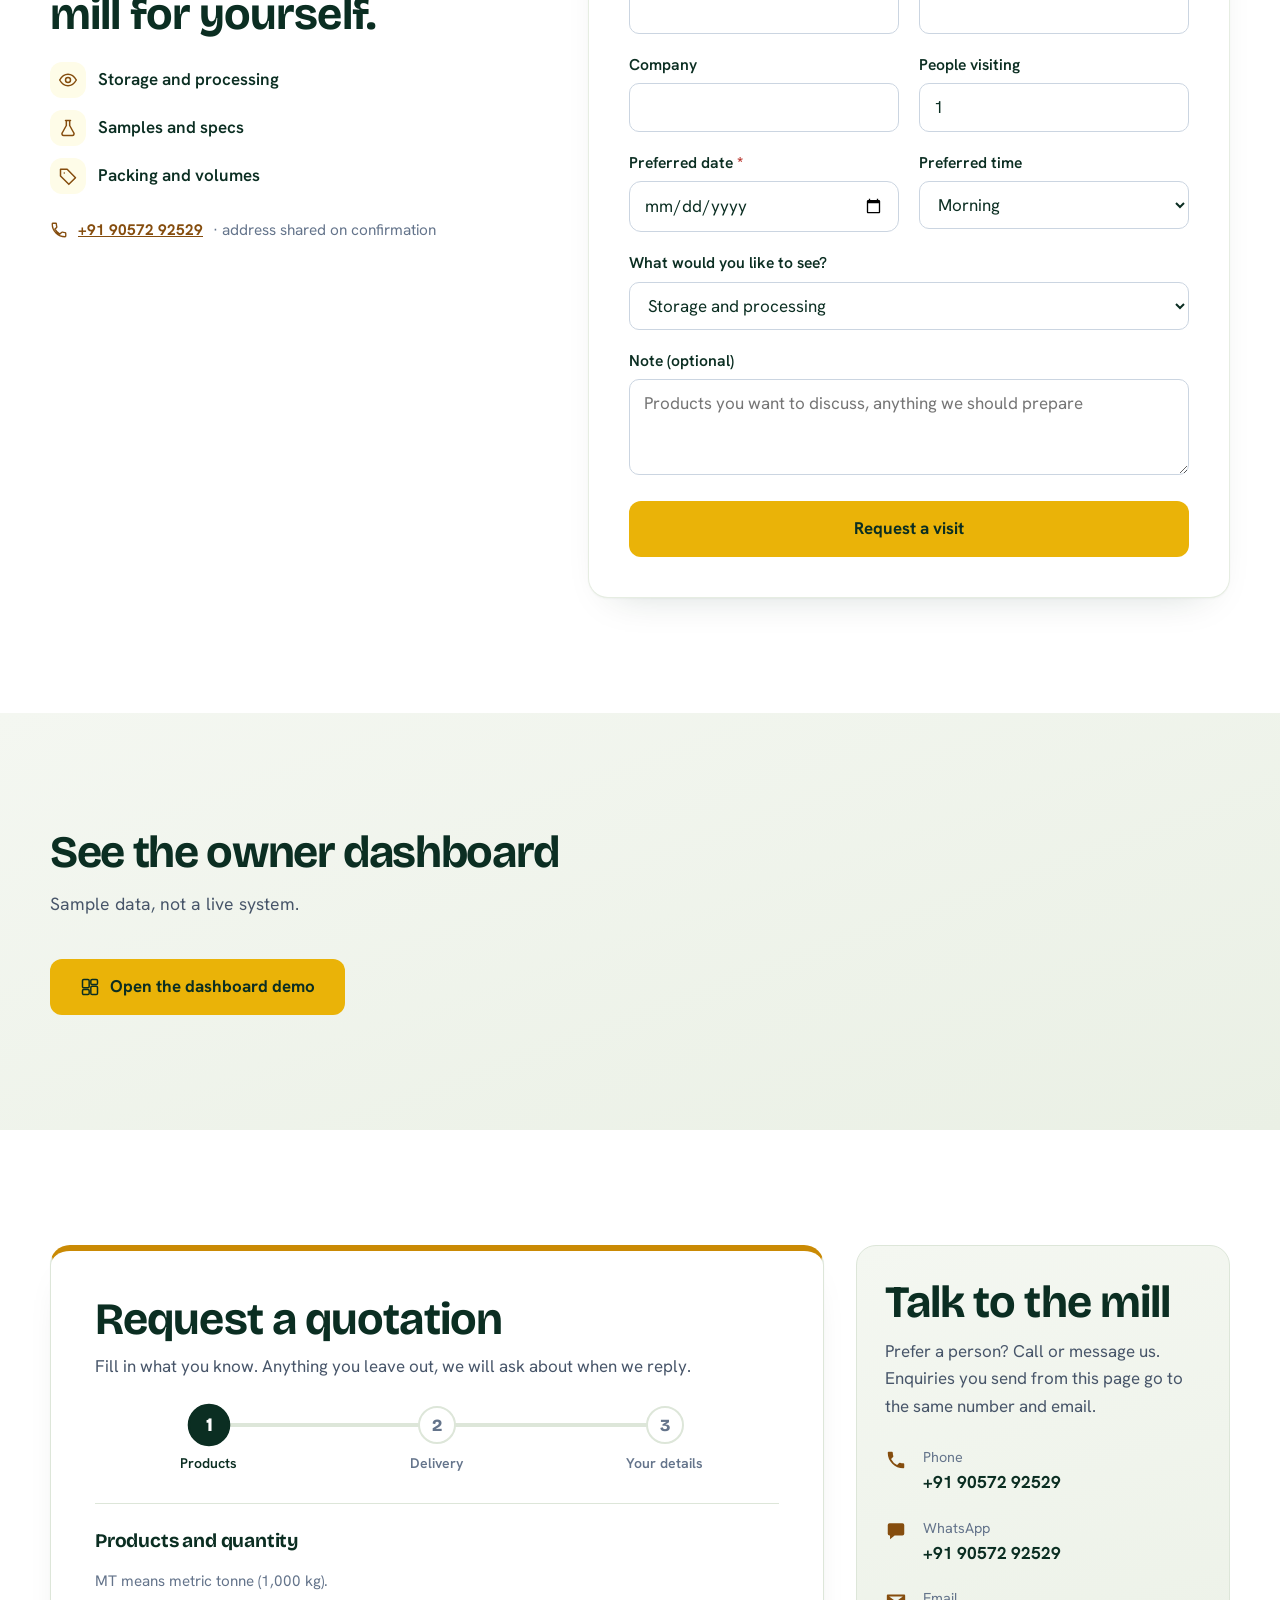
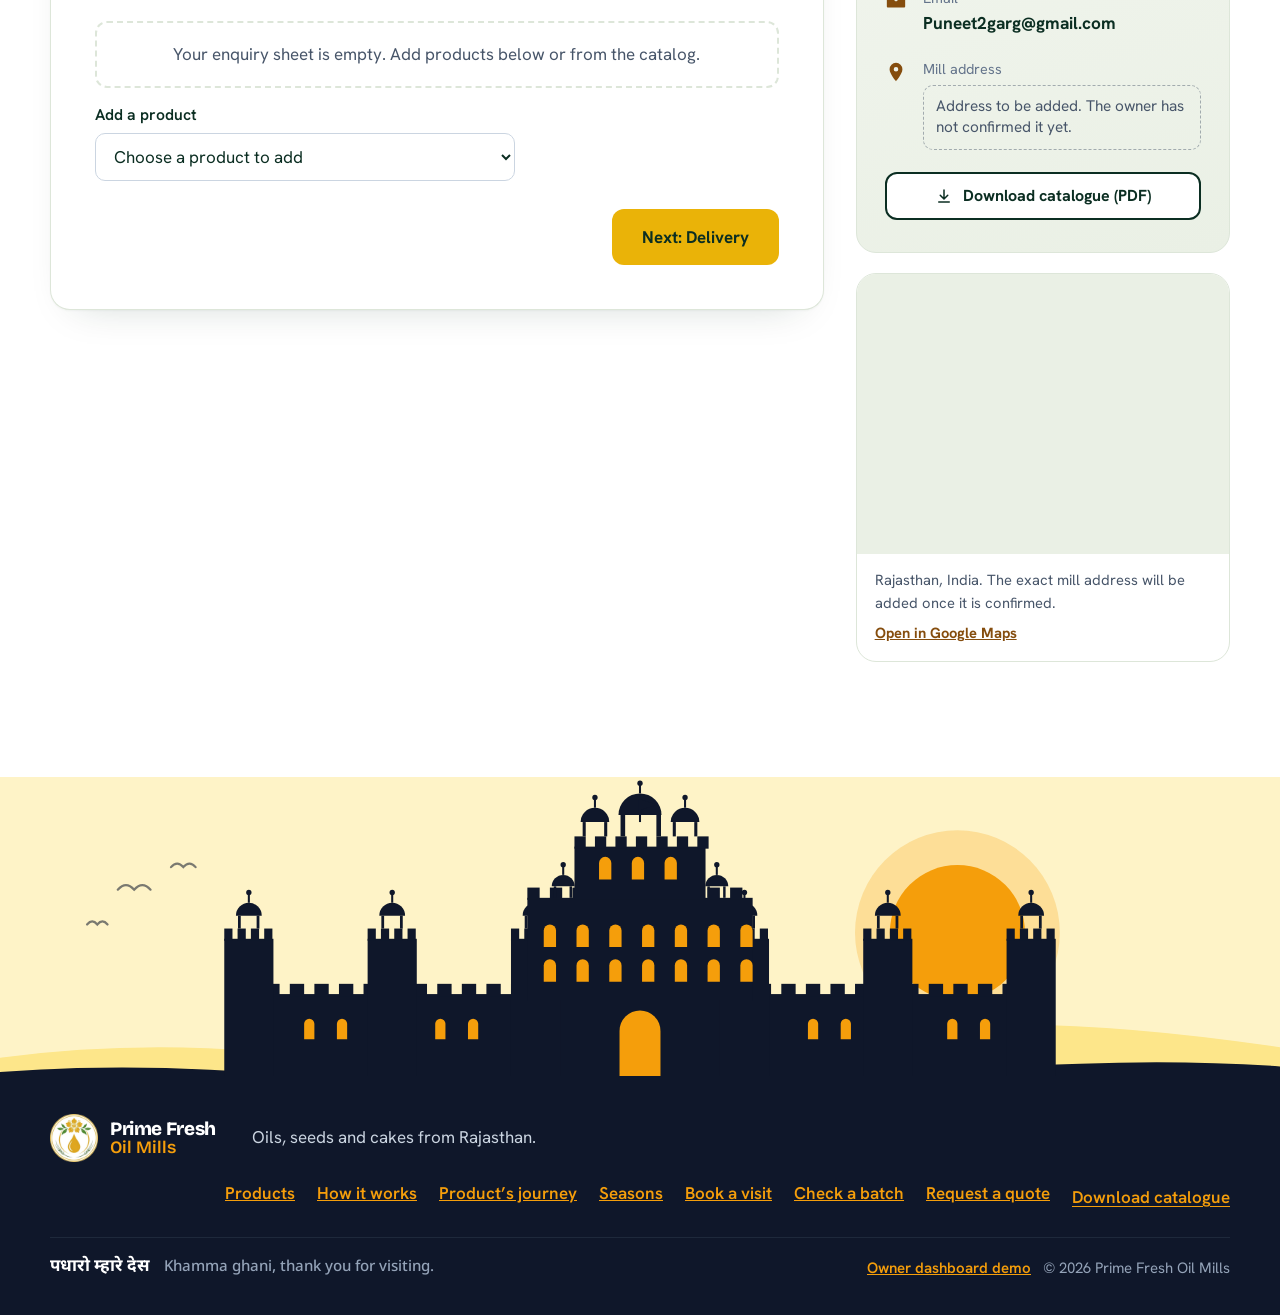
==== commit e55f5537: "Add files via upload" ====
--- a/index.html
+++ b/index.html
@@ -5,16 +5,902 @@
   <meta name="viewport" content="width=device-width, initial-scale=1" />
   <title>Prime Fresh Oil Mills | Yellow mustard oil, seeds and de-oiled cakes in bulk</title>
   <meta name="description" content="Prime Fresh Oil Mills supplies yellow mustard oil, sesame oil, edible seeds and de-oiled cakes in bulk to oil brands, FMCG companies and private-label businesses. Request a quotation." />
-  <meta name="theme-color" content="#06301B" />
+  <meta name="theme-color" content="#FFFFFF" />
   <meta property="og:title" content="Prime Fresh Oil Mills" />
   <meta property="og:description" content="Yellow mustard oil, sesame oil, seeds and de-oiled cakes in bulk. Request a quotation." />
   <meta property="og:type" content="website" />
-  <meta property="og:image" content="/img/emblem-on-white.png" />
-  <link rel="icon" type="image/png" href="/img/favicon.png" />
+  <link rel="icon" type="image/png" href="[data-uri]" />
   <link rel="preconnect" href="https://fonts.googleapis.com" />
   <link rel="preconnect" href="https://fonts.gstatic.com" crossorigin />
-  <link href="https://fonts.googleapis.com/css2?family=Bricolage+Grotesque:opsz,wght@12..96,500;12..96,700;12..96,800&family=Hanken+Grotesk:wght@400;500;600;700&display=swap" rel="stylesheet" />
-  <link rel="stylesheet" href="/css/styles.css" />
+  <link href="https://fonts.googleapis.com/css2?family=Bricolage+Grotesque:opsz,wght@12..96,500;12..96,700;12..96,800&family=Hanken+Grotesk:wght@400;500;600;700&family=Noto+Sans+Devanagari:wght@700&display=swap" rel="stylesheet" />
+  <style>
+/* ==========================================================
+   Prime Fresh Oil Mills
+   Palette comes straight from the logo: gold drop, leaf green,
+   and the deep green of the wordmark.
+   ========================================================== */
+
+:root {
+  /* Mustard + forest theme (footer keeps amber + slate) */
+  --forest: #0B2E22;        /* slate-900: headings, text on amber */
+  --forest-2: #14463A;      /* slate-800 */
+  --brand: #854D0E;         /* amber-700: amber used as TEXT/links (passes contrast on white) */
+  --leaf: #CA8A04;          /* amber-600 */
+  --gold: #CA8A04;          /* amber-600 */
+  --gold-hi: #EAB308;       /* amber-500: CTA buttons */
+  --gold-lo: #CA8A04;
+  --paper: #EAF0E5;         /* slate-100: wells, hovers */
+  --white: #FFFFFF;
+  --ink: #0B2E22;           /* slate-900 */
+  --muted: #475569;         /* slate-600 */
+  --muted-2: #64748B;       /* slate-500 */
+  --line: #DDE6D9;          /* slate-200 */
+  --err: #b3261e;
+  --focus: #CA8A04;
+  --wa: #25D366;            /* WhatsApp green */
+  --green-100: #DCFCE7;     /* soft mint: status pills, active tags, success */
+  --green-700: #15803D;     /* certification green: borders, accents */
+  --green-800: #166534;     /* dark forest green: text on mint */
+  --slate-50: #F4F7F1;
+  --slate-100: #EAF0E5;
+  --slate-200: #DDE6D9;
+  --slate-600: #475569;
+
+  --display: "Bricolage Grotesque", "Segoe UI", system-ui, sans-serif;
+  --text: "Hanken Grotesk", system-ui, -apple-system, "Segoe UI", sans-serif;
+
+  --r-sm: 8px;
+  --r-md: 12px;
+  --r-lg: 20px;
+  --header-h: 72px;
+}
+
+*, *::before, *::after { box-sizing: border-box; }
+html { scroll-behavior: smooth; -webkit-text-size-adjust: 100%; }
+body {
+  margin: 0;
+  font-family: var(--text);
+  font-size: 1.0625rem;
+  line-height: 1.6;
+  color: var(--ink);
+  background: var(--white);
+  -webkit-font-smoothing: antialiased;
+}
+img, svg, video { display: block; max-width: 100%; }
+h1, h2, h3 { font-family: var(--display); margin: 0; line-height: 1.08; letter-spacing: -0.02em; text-wrap: balance; }
+p { margin: 0; text-wrap: pretty; }
+a { color: inherit; }
+button, input, select, textarea { font: inherit; color: inherit; }
+button { cursor: pointer; }
+ul, ol { margin: 0; padding: 0; list-style: none; }
+[hidden] { display: none !important; }
+
+:focus-visible { outline: 3px solid var(--focus); outline-offset: 3px; border-radius: 4px; }
+.on-dark :focus-visible { outline-color: var(--gold-hi); }
+.hero.on-dark :focus-visible, .section--green.on-dark :focus-visible, .contact.on-dark :focus-visible, .footer.on-dark :focus-visible { outline-color: var(--brand); }
+
+.sr { position: absolute; width: 1px; height: 1px; overflow: hidden; clip: rect(0 0 0 0); white-space: nowrap; }
+.skip { position: absolute; left: 12px; top: -60px; z-index: 100; background: var(--gold-hi); color: var(--forest); padding: 10px 16px; border-radius: var(--r-sm); font-weight: 700; }
+.skip:focus { top: 12px; }
+
+.wrap { width: min(1180px, 100% - 40px); margin-inline: auto; }
+
+/* ---------- Buttons ---------- */
+.btn {
+  display: inline-flex; align-items: center; justify-content: center; gap: 10px;
+  min-height: 48px; padding: 0 22px;
+  border: 2px solid transparent; border-radius: var(--r-md);
+  font-weight: 700; font-size: 1rem; line-height: 1.1; text-decoration: none; text-align: center;
+  transition: background-color .15s, border-color .15s, color .15s, transform .15s;
+}
+.btn:active { transform: translateY(1px); }
+.btn--sm { min-height: 42px; padding: 0 16px; font-size: .96rem; }
+.btn--lg { min-height: 56px; padding: 0 28px; font-size: 1.06rem; }
+.btn--block { width: 100%; }
+.sheet form > .btn--block { margin-top: 28px; }
+.btn--gold { background: var(--gold-hi); color: var(--forest); }
+.btn--gold:hover { background: var(--gold); }
+.btn--green { background: var(--gold-hi); color: var(--forest); }
+.btn--green:hover { background: var(--gold); }
+.btn--ghost { border-color: rgba(255,255,255,.5); color: #fff; }
+.btn--ghost:hover { background: rgba(255,255,255,.1); border-color: #fff; }
+.btn--outline { border-color: var(--ink); color: var(--ink); background: #fff; }
+.btn--outline:hover { background: var(--paper); }
+.btn--wa { background: var(--wa); color: var(--ink); }
+.btn--wa:hover { background: #20bd5a; }
+.btn--wa svg { width: 20px; height: 20px; fill: currentColor; }
+.link { background: none; border: 0; padding: 4px 0; color: var(--brand); font-weight: 600; text-decoration: underline; text-underline-offset: 3px; }
+
+/* ---------- Header ---------- */
+.site-header {
+  position: sticky; top: 0; z-index: 50;
+  background: rgba(255,255,255,.96); backdrop-filter: blur(8px);
+  border-bottom: 1px solid var(--line);
+}
+.site-header__bar { height: var(--header-h); display: flex; align-items: center; gap: 28px; }
+.brand { display: flex; align-items: center; gap: 12px; text-decoration: none; flex-shrink: 0; }
+.brand img { width: 48px; height: 48px; }
+.brand__name { font-family: var(--display); font-weight: 800; font-size: 1.18rem; letter-spacing: -0.02em; line-height: 1.05; color: var(--ink); }
+.brand__name span { display: block; font-weight: 600; color: var(--leaf); font-size: .92em; letter-spacing: 0; }
+.nav { display: flex; gap: 4px; margin-left: auto; }
+.nav a { padding: 10px 12px; font-weight: 600; font-size: .98rem; text-decoration: none; border-radius: var(--r-sm); color: var(--ink); }
+.nav a:hover { background: var(--paper); color: var(--brand); }
+.site-header__actions { display: flex; align-items: center; gap: 16px; }
+.header-phone { display: none; align-items: center; gap: 8px; font-weight: 700; text-decoration: none; color: var(--brand); white-space: nowrap; }
+.header-phone svg { width: 18px; height: 18px; fill: currentColor; }
+.menu-btn { display: none; width: 46px; height: 46px; border-radius: var(--r-md); border: 1.5px solid var(--line); background: #fff; align-items: center; justify-content: center; }
+.menu-btn svg { width: 24px; height: 24px; fill: none; stroke: var(--ink); stroke-width: 2; stroke-linecap: round; }
+
+/* ---------- Hero ---------- */
+.hero {
+  position: relative; overflow: hidden; color: var(--ink);
+  background:
+    radial-gradient(ellipse 55% 70% at 78% 45%, rgba(234,179,8,.22), transparent 70%),
+    linear-gradient(160deg, var(--slate-50) 0%, var(--slate-100) 62%, var(--slate-200) 125%);
+}
+.hero__inner {
+  display: grid; grid-template-columns: minmax(0, 1.05fr) minmax(0, .95fr); align-items: center;
+  gap: 40px; padding-block: clamp(48px, 7vw, 96px);
+}
+.hero h1 { font-size: clamp(2.5rem, 5.6vw, 4.6rem); font-weight: 800; line-height: 1; letter-spacing: -0.035em; max-width: 14ch; color: var(--forest); }
+.hero__lead { margin-top: 24px; max-width: 34rem; font-size: 1.16rem; color: var(--slate-600); }
+.hero__cta { display: flex; flex-wrap: wrap; gap: 14px; margin-top: 32px; }
+.hero__note { margin-top: 24px; font-size: .98rem; color: var(--slate-600); }
+.hero__note a { color: var(--brand); font-weight: 700; text-underline-offset: 3px; }
+.hero .btn--ghost { border-color: var(--ink); color: var(--ink); background: #fff; }
+.hero .btn--ghost:hover { background: var(--paper); border-color: var(--ink); }
+
+.hero__visual { position: relative; width: min(100%, 460px); margin-inline: auto; aspect-ratio: 400 / 470; }
+.drop { width: 100%; height: auto; filter: drop-shadow(0 28px 36px rgba(11,46,34,.28)); overflow: visible; }
+.drop__glass { fill: rgba(255,255,255,.45); }
+.drop__outline { fill: none; stroke: rgba(202,138,4,.55); stroke-width: 4; }
+.drop__shine { fill: none; stroke: rgba(255,255,255,.95); stroke-width: 9; stroke-linecap: round; }
+.liquid { animation: fill 2.6s cubic-bezier(.22,.8,.3,1) .35s both; }
+.wave--front { animation: slide 5s linear infinite; }
+.wave--back { animation: slide 8s linear infinite reverse; }
+@keyframes fill { from { transform: translateY(340px); } to { transform: translateY(0); } }
+@keyframes slide { from { transform: translateX(0); } to { transform: translateX(-200px); } }
+
+.medal {
+  position: absolute; bottom: 0; width: 28%; padding: 0; background: none; border: 0;
+  display: flex; flex-direction: column; align-items: center; gap: 8px; color: var(--forest);
+}
+.medal img { width: 100%; aspect-ratio: 1; border-radius: 50%; object-fit: cover; border: 4px solid #fff; box-shadow: 0 12px 28px rgba(11,46,34,.3); transition: transform .2s; }
+.medal:hover img { transform: translateY(-4px) scale(1.03); }
+.medal span, .medal-tag { font-weight: 700; font-size: .95rem; background: rgba(255,255,255,.94); color: var(--forest); border: 1px solid var(--line); padding: 3px 14px; border-radius: 99px; }
+.medal--seed { left: -2%; }
+.medal--cake { right: -2%; }
+.medal-tag { position: absolute; top: 30%; right: 6%; color: var(--forest); background: var(--gold-hi); border: 0; padding: 6px 16px; }
+.medal-tag:hover { background: #CA8A04; }
+
+/* ---------- Facts strip ---------- */
+.facts { background: #fff; border-bottom: 1px solid var(--line); }
+.facts__grid { display: grid; grid-template-columns: repeat(4, 1fr); }
+.facts__grid p { padding: 22px 24px 22px 0; font-size: .98rem; color: var(--muted); line-height: 1.45; }
+.facts__grid p + p { padding-left: 24px; border-left: 1px solid var(--line); }
+.facts__grid strong { display: block; font-family: var(--display); font-size: 1.08rem; color: var(--ink); margin-bottom: 4px; letter-spacing: -0.01em; }
+.facts__grid a { color: var(--brand); font-weight: 700; text-decoration: none; font-size: 1.05rem; }
+
+/* ---------- Sections ---------- */
+.section { padding-block: clamp(56px, 8vw, 104px); }
+.section--paper { background: var(--slate-50); }
+.section--green { background: linear-gradient(160deg, var(--slate-50), var(--slate-100)); color: var(--ink); }
+.section--green .section__head p { color: var(--slate-600); }
+section[id], aside[id] { scroll-margin-top: calc(var(--header-h) + 8px); }
+#sheet { scroll-margin-top: calc(var(--header-h) + 16px); }
+.field input, .field select, .field textarea, .item, #formAlert, #addSelect { scroll-margin-top: calc(var(--header-h) + 90px); }
+.section__head { max-width: 40rem; margin-bottom: 40px; }
+.section__head h2, .pl h2, .quote h2, .contact h2 { font-size: clamp(1.9rem, 3.6vw, 2.8rem); font-weight: 700; }
+.section__head p { margin-top: 14px; color: var(--muted); font-size: 1.1rem; }
+
+/* ---------- Buyer routes ---------- */
+.buyers { display: grid; grid-template-columns: minmax(0, .8fr) minmax(0, 1.2fr); gap: 48px; align-items: start; }
+.buyers .section__head { margin-bottom: 0; position: sticky; top: calc(var(--header-h) + 32px); }
+.routes { border-top: 1px solid var(--line); }
+.route {
+  display: grid; grid-template-columns: 1fr auto; gap: 8px 24px; align-items: center; width: 100%;
+  padding: 24px 12px 24px 0; text-align: left; background: none; border: 0; border-bottom: 1px solid var(--line);
+  transition: background-color .15s, padding .15s;
+}
+.route:hover { background: rgba(255,255,255,.7); padding-left: 16px; }
+.route h3 { font-size: 1.4rem; font-weight: 700; }
+.route p { color: var(--muted); grid-column: 1; }
+.route span { grid-column: 2; grid-row: 1 / span 2; font-weight: 700; color: var(--brand); text-decoration: underline; text-underline-offset: 4px; text-align: right; }
+
+/* ---------- Filters ---------- */
+.filters { display: flex; flex-wrap: wrap; align-items: center; gap: 16px 24px; margin-bottom: 28px; }
+.seg { display: inline-flex; padding: 4px; background: var(--paper); border-radius: var(--r-md); gap: 2px; flex-wrap: wrap; }
+.seg button { min-height: 42px; padding: 0 18px; border: 0; background: transparent; border-radius: 9px; font-weight: 600; color: var(--muted); }
+.seg button:hover { color: var(--ink); }
+.seg button[aria-pressed="true"] { background: var(--gold-hi); color: var(--forest); }
+.chips { display: flex; flex-wrap: wrap; gap: 8px; }
+.chips button { min-height: 40px; padding: 0 16px; border: 1.5px solid var(--line); background: #fff; border-radius: 99px; font-weight: 600; color: var(--muted); }
+.chips button:hover { border-color: var(--brand); color: var(--brand); }
+.chips button[aria-pressed="true"] { border-color: var(--green-700); background: var(--green-100); color: var(--green-800); }
+.filters__count { margin-left: auto; color: var(--muted-2); font-size: .96rem; }
+
+/* ---------- Catalog tiles: the photo is the card ---------- */
+.grid { display: grid; grid-template-columns: repeat(auto-fill, minmax(260px, 1fr)); gap: 20px; }
+.tile {
+  position: relative; isolation: isolate; display: flex; flex-direction: column; justify-content: flex-end;
+  aspect-ratio: 4 / 5; overflow: hidden; border-radius: var(--r-lg); background: var(--paper); color: #fff;
+}
+.tile__media { position: absolute; inset: 0; z-index: 0; display: block; width: 100%; height: 100%; padding: 0; border: 0; background: transparent; overflow: hidden; }
+.tile__media img { width: 100%; height: 100%; object-fit: cover; transition: transform .5s; }
+.tile:hover .tile__media img { transform: scale(1.05); }
+.tile::after { content: none; } /* no shade over the photo */
+.tile__top { position: absolute; top: 14px; left: 14px; right: 14px; z-index: 2; pointer-events: none; }
+.tile__meta { display: flex; flex-wrap: wrap; gap: 8px; }
+.tile__body { position: relative; z-index: 2; display: flex; flex-direction: column; gap: 8px; padding: 0 20px 20px; pointer-events: none; }
+.tile h3 { font-size: 1.45rem; font-weight: 700; color: #fff; }
+.tile p { color: rgba(255,255,255,.9); font-size: .98rem; line-height: 1.45; }
+.tile__actions { display: flex; align-items: center; justify-content: space-between; gap: 8px; padding-top: 8px; }
+.tile__actions .add, .tile__actions .link { pointer-events: auto; }
+.tile .link { color: #fff; }
+.tag { display: inline-block; padding: 2px 11px; border-radius: 99px; font-size: .85rem; font-weight: 700; line-height: 1.5; }
+.tag--oil { background: #FEF9C3; color: #713F12; }
+.tag--seed { background: var(--green-100); color: var(--green-800); }
+.tag--cake { background: #FFEDD5; color: #9A3412; }
+.tag--best { background: var(--gold-hi); color: var(--forest); }
+.add { white-space: nowrap; min-height: 44px; padding: 0 14px; border-radius: var(--r-md); border: 2px solid var(--gold-hi); background: var(--gold-hi); color: var(--forest); font-weight: 700; display: inline-flex; align-items: center; gap: 8px; }
+.add:hover { background: #CA8A04; border-color: #CA8A04; }
+.add[aria-pressed="true"] { background: var(--green-100); border-color: var(--green-100); color: var(--green-800); }
+.add svg { flex-shrink: 0; width: 18px; height: 18px; fill: none; stroke: currentColor; stroke-width: 2.5; stroke-linecap: round; stroke-linejoin: round; }
+.tile :focus-visible { outline-color: var(--gold-hi); }
+/* text sits straight on the photo: soft text shadow keeps it legible, no overlay */
+.tile:not(:has(.tile__art)) h3, .tile:not(:has(.tile__art)) p, .tile:not(:has(.tile__art)) .link { text-shadow: 0 1px 3px rgba(11,46,34,.8), 0 0 14px rgba(11,46,34,.55); }
+/* illustrated oil cards have a light background, so their text is dark */
+.tile:has(.tile__art) h3 { color: var(--forest); }
+.tile:has(.tile__art) p { color: var(--slate-600); }
+.tile:has(.tile__art) .link { color: var(--brand); }
+/* yellow mustard oil: yellow card, dark text and buttons that stay visible on yellow */
+.tile.tile--feature h3 { color: var(--ink); }
+.tile.tile--feature p { color: #14463A; }
+.tile.tile--feature .link { color: var(--ink); }
+.tile--feature .tag--oil { background: #fff; color: #713F12; }
+.tile--feature .tag--best { background: var(--ink); color: #fff; }
+.tile--feature .add { background: var(--ink); border-color: var(--ink); color: #fff; }
+.tile--feature .add:hover { background: #14463A; border-color: #14463A; }
+.tile--feature .add[aria-pressed="true"] { background: var(--green-100); border-color: var(--green-700); color: var(--green-800); }
+
+
+/* oils have no photo yet: an illustrated card background instead */
+.tile__art { position: absolute; inset: 0; display: flex; align-items: flex-start; justify-content: center; padding-top: 58px; background: linear-gradient(160deg, #FEF9C3, #FDE047); }
+.tile__art svg { height: 38%; width: auto; }
+.tile__art small { position: absolute; top: 52px; left: 14px; padding: 1px 9px; border-radius: 99px; background: rgba(255,255,255,.85); font-size: .74rem; color: #713F12; }
+
+/* flagship card: light green panel, drop on the right */
+.tile--feature { background: #FACC15; }
+.tile--feature .tile__art { background: transparent; }
+.tile--feature .tile__art svg { filter: drop-shadow(0 12px 18px rgba(11,46,34,.35)); }
+@media (min-width: 700px) {
+  .tile--feature { aspect-ratio: auto; flex-direction: row; justify-content: flex-start; align-items: stretch; color: var(--forest); }
+  .tile--feature::after { display: none; }
+  .tile--feature .tile__media { left: auto; width: 48%; }
+  .tile--feature .tile__art { padding-top: 0; align-items: center; }
+  .tile--feature .tile__art svg { height: 80%; }
+  .tile--feature .tile__art small { display: none; }
+  .tile--feature .tile__top { right: auto; }
+  .tile--feature .tile__body { width: 52%; justify-content: center; padding: 56px 28px 28px; gap: 12px; }
+  .tile--feature h3 { font-size: 2rem; color: var(--forest); }
+  .tile--feature p { color: var(--slate-600); font-size: 1.04rem; }
+  .tile--feature .link { color: var(--brand); }
+  .tile--feature :focus-visible { outline-color: var(--brand); }
+}
+
+.custom-ask { display: flex; align-items: center; justify-content: space-between; gap: 24px; margin-top: 32px; padding: 24px 28px; border: 2px dashed var(--line); border-radius: var(--r-lg); }
+.custom-ask h3 { font-size: 1.25rem; }
+.custom-ask p { color: var(--muted); margin-top: 4px; max-width: 38rem; }
+.empty-grid { grid-column: 1 / -1; padding: 40px; text-align: center; color: var(--muted); border: 2px dashed var(--line); border-radius: var(--r-lg); }
+
+/* ---------- Private label ---------- */
+.pl { display: grid; grid-template-columns: minmax(0, 1fr) minmax(0, 1fr); gap: 56px; align-items: center; }
+.pl h2 { color: var(--forest); }
+.pl p { margin: 18px 0 30px; font-size: 1.14rem; color: var(--slate-600); max-width: 34rem; }
+.steps { counter-reset: s; display: grid; gap: 14px; }
+.steps li { counter-increment: s; display: grid; grid-template-columns: 44px 1fr; gap: 2px 16px; padding: 20px 22px; background: rgba(255,255,255,.62); border: 1px solid rgba(11,46,34,.1); border-radius: var(--r-lg); }
+.steps li::before { content: counter(s); grid-row: 1 / span 2; width: 44px; height: 44px; border-radius: 50%; background: var(--gold-hi); color: var(--forest); font-family: var(--display); font-weight: 800; font-size: 1.2rem; display: grid; place-items: center; }
+.steps strong { font-family: var(--display); font-size: 1.15rem; letter-spacing: -0.01em; color: var(--forest); }
+.steps span { color: var(--slate-600); }
+
+/* ---------- Shared section bits ---------- */
+.eyebrow { display: block; margin-bottom: 12px; font-weight: 700; font-size: .85rem; letter-spacing: .14em; text-transform: uppercase; color: var(--brand); }
+.section__head--center { text-align: center; margin-inline: auto; max-width: 40rem; }
+.how__cta { display: flex; flex-wrap: wrap; gap: 14px; margin-top: 48px; justify-content: center; }
+.catalog__actions { display: flex; flex-wrap: wrap; gap: 12px; margin-top: 20px; }
+.catalog__actions svg, .contact__dl svg { width: 18px; height: 18px; fill: none; stroke: currentColor; stroke-width: 2; stroke-linecap: round; stroke-linejoin: round; }
+.drawer__link { justify-self: center; }
+
+/* ---------- Horizontal flow (How it works + Product's journey) ---------- */
+.flow { --n: 4; --gap: 20px; position: relative; display: grid; grid-template-columns: repeat(var(--n), minmax(0, 1fr)); column-gap: var(--gap); margin: 52px 0 0; }
+.flow__step { position: relative; padding: 0 8px; text-align: center; opacity: 0; transform: translateY(18px); }
+.flow__icon { position: relative; z-index: 1; display: grid; place-items: center; width: 64px; height: 64px; margin: 0 auto 22px; border-radius: 50%; background: #fff; border: 2px solid var(--line); color: var(--ink); font-family: var(--display); font-weight: 800; font-size: 1.1rem; transition: transform .25s ease, box-shadow .25s ease, background-color .35s ease, border-color .35s ease; }
+.flow__icon svg { width: 28px; height: 28px; fill: none; stroke: currentColor; stroke-width: 1.7; stroke-linecap: round; stroke-linejoin: round; }
+.flow__icon::after { content: ""; position: absolute; inset: -2px; border-radius: 50%; border: 2px solid var(--gold-hi); opacity: 0; pointer-events: none; }
+.flow__step::before, .flow__step::after { content: ""; position: absolute; top: 31px; left: 50%; width: calc(100% + var(--gap)); height: 3px; border-radius: 2px; }
+.flow__step::before { background: var(--line); }
+.flow__step::after { background: var(--gold-hi); transform: scaleX(0); transform-origin: left; }
+.flow__step:last-child::before, .flow__step:last-child::after { display: none; }
+.flow__step h3 { font-size: 1.15rem; font-weight: 700; }
+.flow__step p { max-width: 17rem; margin: 8px auto 0; color: var(--muted); font-size: .98rem; }
+.flow__step:hover .flow__icon { transform: translateY(-4px) scale(1.06); box-shadow: 0 10px 22px rgba(11,46,34,.14); }
+
+.flow.is-in .flow__step { animation: flow-pop .6s cubic-bezier(.2,.8,.2,1) forwards; animation-delay: calc(var(--i) * .4s); }
+.flow.is-in .flow__step::after { animation: flow-line .4s linear forwards; animation-delay: calc(var(--i) * .4s + .3s); }
+.flow.is-in .flow__icon { background: var(--gold-hi); border-color: var(--gold-hi); transition-delay: calc(var(--i) * .4s + .15s); }
+.flow.is-in .flow__step:last-child .flow__icon { background: var(--ink); border-color: var(--ink); color: #fff; }
+.flow.is-in .flow__icon::after { animation: flow-ping 3.6s ease-out infinite; animation-delay: calc(var(--i) * .4s + 2.4s); }
+@keyframes flow-pop { to { opacity: 1; transform: none; } }
+@keyframes flow-line { to { transform: scaleX(1); } }
+@keyframes flow-ping { 0% { transform: scale(1); opacity: .75; } 70%, 100% { transform: scale(1.65); opacity: 0; } }
+@media (prefers-reduced-motion: reduce) {
+  .flow__step { opacity: 1; transform: none; animation: none !important; }
+  .flow__step::after { transform: scaleX(1); animation: none !important; }
+  .flow__icon { background: var(--gold-hi); border-color: var(--gold-hi); }
+  .flow__step:last-child .flow__icon { background: var(--ink); border-color: var(--ink); color: #fff; }
+  .flow__icon::after { display: none; }
+}
+@media (max-width: 860px) {
+  .flow { --gap: 14px; grid-template-columns: none; grid-auto-flow: column; grid-auto-columns: minmax(210px, 64%); overflow-x: auto; scroll-snap-type: x mandatory; padding: 6px 0 14px; margin-top: 36px; }
+  .flow__step { scroll-snap-align: center; }
+}
+
+/* ---------- Product's journey ---------- */
+.journey__picker { justify-content: center; margin-top: 30px; }
+@media (max-width: 860px) {
+  .journey__picker { flex-wrap: nowrap; justify-content: flex-start; overflow-x: auto; padding: 4px 2px 10px; margin-inline: -4px; scroll-snap-type: x proximity; }
+  .journey__picker button { flex: 0 0 auto; white-space: nowrap; scroll-snap-align: start; }
+}
+.journey__foot { display: flex; flex-direction: column; align-items: center; gap: 16px; margin-top: 36px; text-align: center; }
+.journey__cta { display: flex; flex-wrap: wrap; gap: 12px; justify-content: center; }
+.journey__note { max-width: 36rem; color: var(--muted-2); font-size: .94rem; }
+
+/* ---------- Rotating strip ---------- */
+.marquee { background: var(--ink); color: #fff; overflow: hidden; border-block: 1px solid var(--forest-2); }
+.marquee__track { display: flex; width: max-content; animation: marquee 45s linear infinite; }
+.marquee:hover .marquee__track { animation-play-state: paused; }
+.marquee__group { display: flex; align-items: center; flex-shrink: 0; }
+.marquee__item { display: flex; align-items: center; padding: 16px 0; font-family: var(--display); font-weight: 700; font-size: 1rem; letter-spacing: .1em; text-transform: uppercase; white-space: nowrap; }
+.marquee__item::after { content: ""; width: 9px; height: 9px; margin: 0 30px; border-radius: 50%; background: var(--gold-hi); flex-shrink: 0; }
+@keyframes marquee { from { transform: translateX(0); } to { transform: translateX(-50%); } }
+
+
+/* =====================================================================
+   Rajasthan: motifs, belonging banner, seasons, trust blocks, stepper, map, castle footer
+   ===================================================================== */
+:root { --jaali: url("data:image/svg+xml,%3Csvg xmlns='http://www.w3.org/2000/svg' width='48' height='48' viewBox='0 0 48 48'%3E%3Cg fill='none' stroke='%230B2E22' stroke-opacity='.16' stroke-width='1.5'%3E%3Cpath d='M24 4l5 15 15 5-15 5-5 15-5-15-15-5 15-5z'/%3E%3Ccircle cx='0' cy='0' r='4'/%3E%3Ccircle cx='48' cy='0' r='4'/%3E%3Ccircle cx='0' cy='48' r='4'/%3E%3Ccircle cx='48' cy='48' r='4'/%3E%3C/g%3E%3C/svg%3E"); --arches: url("data:image/svg+xml,%3Csvg xmlns='http://www.w3.org/2000/svg' width='40' height='22' viewBox='0 0 40 22'%3E%3Cpath d='M0 22V13a10 10 0 0 1 20 0v9M20 22V13a10 10 0 0 1 20 0v9' fill='none' stroke='%23CA8A04' stroke-width='2' stroke-opacity='.6'/%3E%3C/svg%3E"); }
+.hero__eyebrow { display: inline-flex; align-items: center; gap: 10px; margin-bottom: 18px; padding: 6px 14px 6px 10px; border-radius: 99px; background: rgba(234,179,8,.16); color: #713F12; font-weight: 700; font-size: .9rem; letter-spacing: .02em; }
+.hero__eyebrow span { width: 10px; height: 10px; border-radius: 50%; background: var(--gold-hi); box-shadow: 0 0 0 4px rgba(234,179,8,.25); }
+.hero__visual { isolation: isolate; }
+.hero__visual::before { content: ""; position: absolute; z-index: -1; left: 4%; right: 4%; top: 1%; bottom: 3%; border-radius: 999px 999px 28px 28px; border: 2px solid rgba(202,138,4,.4); background: var(--jaali) center / 48px, rgba(255,255,255,.4); }
+.arch-strip { height: 22px; background: var(--arches) repeat-x center bottom / 40px 22px; }
+
+/* belonging banner */
+.belong { position: relative; overflow: hidden; background: var(--gold-hi) var(--jaali) center / 48px; color: var(--ink); }
+.belong__inner { display: grid; grid-template-columns: minmax(0, 1.3fr) minmax(0, .7fr); gap: 32px; align-items: end; padding-block: clamp(44px, 6vw, 80px) 0; }
+.belong__copy { padding-bottom: clamp(40px, 5vw, 64px); }
+.belong__hi { display: block; margin-bottom: 8px; font-family: 'Noto Sans Devanagari', 'Mangal', 'Nirmala UI', sans-serif; font-weight: 700; font-size: clamp(1.3rem, 2.6vw, 1.9rem); color: #7C2D12; }
+.belong h2 { font-size: clamp(2.2rem, 5.2vw, 4rem); font-weight: 800; line-height: 1; letter-spacing: -0.03em; }
+.belong p { margin-top: 18px; max-width: 38rem; font-size: 1.14rem; color: #14463A; }
+.belong__chips { display: flex; flex-wrap: wrap; gap: 10px; margin-top: 24px; }
+.belong__chips li { padding: 8px 16px; border-radius: 99px; background: var(--ink); color: #fff; font-weight: 700; font-size: .92rem; }
+.belong__arches { width: min(100%, 340px); justify-self: end; display: block; }
+
+/* seasons */
+@property --sky { syntax: '<color>'; inherits: true; initial-value: #FEF9C3; }
+@property --sun { syntax: '<color>'; inherits: true; initial-value: #FDBA74; }
+@property --far { syntax: '<color>'; inherits: true; initial-value: #CBD5E1; }
+@property --near { syntax: '<color>'; inherits: true; initial-value: #FACC15; }
+@property --row { syntax: '<color>'; inherits: true; initial-value: #CA8A04; }
+.season { transition: --sky .9s ease, --sun .9s ease, --far .9s ease, --near .9s ease, --row .9s ease; }
+.season[data-season="monsoon"] { --sky: #94A3B8; --sun: #CBD5E1; --far: #64748B; --near: #65A30D; --row: #3F6212; }
+.season[data-season="autumn"]  { --sky: #BAE6FD; --sun: #FDE047; --far: #94A3B8; --near: #A16207; --row: #713F12; }
+.season[data-season="winter"]  { --sky: #FEF9C3; --sun: #FDBA74; --far: #CBD5E1; --near: #FACC15; --row: #CA8A04; }
+.season[data-season="spring"]  { --sky: #FDE047; --sun: #EAB308; --far: #D6C190; --near: #CA8A04; --row: #A16207; }
+.season[data-season="summer"]  { --sky: #FDBA74; --sun: #EA580C; --far: #FACC15; --near: #E2C48A; --row: #B8924A; }
+.season__tabs { display: flex; flex-wrap: wrap; gap: 10px; justify-content: center; margin-top: 30px; }
+.season__tab { display: grid; gap: 2px; padding: 10px 18px; border-radius: 16px; border: 1.5px solid var(--line); background: #fff; text-align: center; cursor: pointer; transition: transform .2s ease, background-color .25s ease, color .25s ease, border-color .25s ease; }
+.season__tab b { font-family: var(--display); font-size: 1.02rem; }
+.season__tab span { font-size: .8rem; color: var(--muted-2); }
+.season__tab:hover { transform: translateY(-2px); border-color: var(--gold); }
+.season__tab[aria-selected="true"] { background: var(--ink); border-color: var(--ink); color: #fff; }
+.season__tab[aria-selected="true"] span { color: #CBD5E1; }
+.season__stage { display: grid; grid-template-columns: minmax(0, 1.1fr) minmax(0, .9fr); gap: 24px; margin-top: 28px; align-items: stretch; }
+.season__scene { border-radius: var(--r-lg); overflow: hidden; border: 1px solid var(--line); background: var(--sky); min-height: 300px; }
+.season__scene svg { display: block; width: 100%; height: 100%; min-height: 300px; }
+.s-sky { fill: var(--sky); } .s-sun { fill: var(--sun); transform-box: fill-box; transform-origin: center; transition: transform .9s cubic-bezier(.3,.8,.3,1), opacity .9s ease; }
+.s-far { fill: var(--far); } .s-near { fill: var(--near); } .s-row { stroke: var(--row); }
+.s-fort { fill: #0B2E22; opacity: .3; }
+.s-cloud { fill: #fff; opacity: .8; transition: opacity .9s ease, transform .9s ease; animation: drift 38s ease-in-out infinite alternate; }
+.s-cloud--b { animation-duration: 52s; animation-direction: alternate-reverse; }
+@keyframes drift { from { translate: -26px 0; } to { translate: 30px 0; } }
+.s-rain { transition: opacity .7s ease; }
+.s-rain line { animation: rain .8s linear infinite; }
+@keyframes rain { from { transform: translateY(-20px); opacity: 0; } 20% { opacity: 1; } to { transform: translateY(36px); opacity: 0; } }
+.p { opacity: 0; transition: opacity .8s ease; }
+.season[data-season="monsoon"] .s-rain { opacity: 1 !important; }
+.season[data-season="monsoon"] .s-sun { transform: translate(-90px, 20px) scale(.6); opacity: .5; }
+.season[data-season="monsoon"] .s-cloud { opacity: .95; transform: scale(1.25); }
+.season[data-season="monsoon"] .p-sprout, .season[data-season="autumn"] .p-sprout, .season[data-season="winter"] .p-bloom, .season[data-season="spring"] .p-sheaf, .season[data-season="summer"] .p-dry { opacity: 1; }
+.season[data-season="autumn"] .s-sun { transform: translate(-40px, -4px); }
+.season[data-season="winter"] .s-sun { transform: translate(40px, 44px) scale(.9); }
+.season[data-season="spring"] .s-sun { transform: translate(-10px, -16px); }
+.season[data-season="summer"] .s-sun { transform: translate(0, -24px) scale(1.5); }
+.season[data-season="summer"] .s-cloud, .season[data-season="spring"] .s-cloud { opacity: .25; }
+.season__panel { display: flex; flex-direction: column; gap: 14px; padding: clamp(22px, 3vw, 34px); background: #fff; border: 1px solid var(--line); border-radius: var(--r-lg); animation: fade .4s both; }
+.season__kicker { font-weight: 700; font-size: .82rem; letter-spacing: .12em; text-transform: uppercase; color: var(--brand); }
+.season__panel h3 { font-size: clamp(1.5rem, 2.6vw, 2rem); font-weight: 800; letter-spacing: -0.02em; }
+.season__block { display: grid; grid-template-columns: 84px 1fr; gap: 12px; }
+.season__block b { padding-top: 2px; font-size: .78rem; letter-spacing: .1em; text-transform: uppercase; color: var(--muted-2); }
+.season__block p { margin: 0; color: var(--ink); }
+.season__note { margin: 4px 0 0; padding: 12px 16px; border-radius: 12px; background: var(--green-100); color: var(--green-800); font-size: .96rem; }
+.season__note span { font-weight: 800; margin-right: 6px; }
+.season__cta { display: flex; justify-content: center; margin-top: 30px; }
+
+/* why buyers switch */
+.why__metrics { display: flex; flex-wrap: wrap; justify-content: center; gap: 10px; margin-top: 26px; }
+.why__metrics li { padding: 7px 16px; border-radius: 99px; background: #FEF9C3; color: #713F12; font-weight: 700; font-size: .92rem; }
+.why { display: grid; grid-template-columns: repeat(3, minmax(0, 1fr)); gap: 18px; margin-top: 36px; }
+.why__card { padding: 26px 24px 28px; background: #fff; border: 1px solid var(--line); border-radius: var(--r-lg); transition: transform .25s ease, box-shadow .25s ease, border-color .25s ease; }
+.why__card:hover { transform: translateY(-4px); border-color: var(--gold); box-shadow: 0 18px 32px -20px rgba(11,46,34,.4); }
+.why__icon { display: grid; place-items: center; width: 52px; height: 52px; margin-bottom: 16px; border-radius: 16px 16px 16px 4px; background: var(--gold-hi); color: var(--ink); }
+.why__icon svg, .who__n svg { width: 26px; height: 26px; fill: none; stroke: currentColor; stroke-width: 1.8; stroke-linecap: round; stroke-linejoin: round; }
+.why__card h3 { font-size: 1.2rem; font-weight: 700; }
+.why__card p { margin-top: 8px; color: var(--muted); }
+.trust { display: flex; flex-wrap: wrap; align-items: center; gap: 18px 28px; margin-top: 36px; padding: 26px 30px; border-radius: var(--r-lg); background: var(--ink) var(--jaali) center / 48px; background-blend-mode: soft-light; color: #fff; }
+.trust > div { flex: 1 1 280px; }
+.trust h3 { font-size: 1.3rem; font-weight: 700; }
+.trust p { margin-top: 6px; color: #CBD5E1; }
+.trust__pills { display: flex; flex-wrap: wrap; gap: 8px; }
+.trust__pills li { padding: 7px 14px; border-radius: 99px; background: var(--green-100); color: var(--green-800); border: 1px solid var(--green-700); font-weight: 700; font-size: .9rem; }
+.who { display: grid; grid-template-columns: repeat(4, minmax(0, 1fr)); gap: 18px; margin-top: 36px; }
+.who__card { padding: 24px 22px 26px; background: #fff; border: 1px solid var(--line); border-top: 5px solid var(--gold-hi); border-radius: var(--r-lg); }
+.who__n { display: block; font-family: var(--display); font-weight: 800; font-size: 2rem; color: var(--gold); line-height: 1; margin-bottom: 12px; }
+.who__card h3 { font-size: 1.15rem; font-weight: 700; }
+.who__card p { margin-top: 8px; color: var(--muted); font-size: .98rem; }
+
+
+/* quote stepper */
+.stepper { position: relative; display: grid; grid-template-columns: repeat(3, 1fr); margin: 26px 0 4px; --p: 0; }
+.stepper::before, .stepper::after { content: ""; position: absolute; top: 17px; left: calc(100% / 6); height: 4px; border-radius: 2px; }
+.stepper::before { right: calc(100% / 6); background: var(--line); }
+.stepper::after { width: calc(66.667% * var(--p)); background: var(--gold-hi); transition: width .5s ease; }
+.stepper__item { position: relative; z-index: 1; display: grid; justify-items: center; gap: 8px; text-align: center; }
+.stepper__dot { display: grid; place-items: center; width: 38px; height: 38px; border-radius: 50%; background: #fff; border: 2px solid var(--line); font-family: var(--display); font-weight: 800; color: var(--muted-2); transition: background-color .3s ease, border-color .3s ease, color .3s ease, transform .3s ease; }
+.stepper__txt { font-size: .88rem; font-weight: 600; color: var(--muted-2); }
+.stepper__item.is-done .stepper__dot { background: var(--gold-hi); border-color: var(--gold-hi); color: var(--ink); cursor: pointer; }
+.stepper__item.is-done { cursor: pointer; }
+.stepper__item.is-current .stepper__dot { background: var(--ink); border-color: var(--ink); color: #fff; transform: scale(1.12); }
+.stepper__item.is-current .stepper__txt, .stepper__item.is-done .stepper__txt { color: var(--ink); }
+.fs--step { border-top: 0; margin-top: 8px; padding-top: 6px; animation: fade .35s both; }
+.step-nav { display: flex; gap: 12px; margin-top: 28px; }
+.step-nav .btn--green { margin-left: auto; }
+.step-nav [hidden] { display: none !important; }
+
+/* contact + map */
+.quote__side { display: grid; gap: 20px; align-content: start; }
+.map { margin: 0; overflow: hidden; border: 1px solid var(--line); border-radius: var(--r-lg); background: #fff; }
+.map__frame { height: 280px; background: var(--paper); }
+.map iframe { display: block; width: 100%; height: 100%; border: 0; }
+.map figcaption { display: flex; flex-direction: column; gap: 6px; padding: 14px 18px 16px; font-size: .92rem; color: var(--muted); }
+.map figcaption a { font-weight: 700; color: var(--brand); }
+.contact__dl { margin-top: 22px; }
+
+/* footer with castle */
+.footer { background: var(--ink); color: #CBD5E1; padding: 0; }
+.castle { background: #FEF3C7; line-height: 0; overflow: hidden; border-bottom: 0; }
+.castle svg { display: block; width: 100%; height: clamp(170px, 24vw, 320px); }
+.footer__body { padding: 8px 0 calc(34px + env(safe-area-inset-bottom)); }
+.footer__top { display: flex; flex-wrap: wrap; align-items: center; gap: 18px 36px; padding-block: 22px 8px; }
+.footer__tag { max-width: 28rem; color: #CBD5E1; }
+.footer__links { display: flex; flex-wrap: wrap; gap: 8px 22px; margin-left: auto; }
+.footer__links a, .footer__links .link { color: var(--gold-hi); font-weight: 600; }
+.footer__bar { display: flex; flex-wrap: wrap; align-items: center; gap: 12px 30px; padding-top: 16px; border-top: 1px solid #1E293B; margin-top: 14px; }
+.footer__hi { font-family: 'Noto Sans Devanagari', 'Mangal', 'Nirmala UI', sans-serif; font-weight: 700; color: #fff; }
+.footer__hi span { font-family: var(--body, inherit); font-weight: 500; color: #94A3B8; margin-left: 10px; font-size: .94rem; }
+.footer__legal { margin-left: auto; font-size: .94rem; color: #94A3B8; }
+.footer a { color: var(--gold-hi); font-weight: 600; }
+.brand--footer .brand__name { color: #fff; }
+.brand--footer .brand__name span { color: var(--gold-hi); }
+.footer .brand { font-weight: 800; }
+.footer.on-dark :focus-visible { outline-color: var(--gold-hi); }
+
+@media (max-width: 980px) {
+  .belong__inner, .season__stage { grid-template-columns: 1fr; }
+  .belong__arches { justify-self: center; width: min(70%, 280px); }
+  .why { grid-template-columns: repeat(2, minmax(0, 1fr)); }
+  .who { grid-template-columns: repeat(2, minmax(0, 1fr)); }
+}
+@media (max-width: 600px) {
+  .why, .who { grid-template-columns: 1fr; }
+  .season__block { grid-template-columns: 1fr; gap: 2px; }
+  .season__tab { flex: 1 1 calc(50% - 10px); }
+  .footer__links { margin-left: 0; }
+  .step-nav .btn { flex: 1; padding-inline: 14px; }
+  .stepper__txt { font-size: .8rem; }
+}
+@media (prefers-reduced-motion: reduce) {
+  .season, .season *, .why__card { transition: none !important; animation: none !important; }
+}
+
+/* ---------- Mill videos ---------- */
+.mill { display: grid; grid-template-columns: minmax(0, .8fr) minmax(0, 1.2fr); gap: 48px; align-items: center; }
+.mill .section__head { margin-bottom: 0; }
+.reels { display: grid; grid-template-columns: repeat(2, minmax(0, 270px)); gap: 20px; justify-content: end; }
+.reels video { width: 100%; height: auto; aspect-ratio: 474 / 850; object-fit: cover; background: #000; border-radius: var(--r-lg); }
+.reels figcaption { margin-top: 10px; font-weight: 600; }
+.reels figure { margin: 0; }
+
+/* ---------- Quote ---------- */
+.quote__grid { display: grid; grid-template-columns: minmax(0, 1.55fr) minmax(0, .75fr); gap: 32px; align-items: start; }
+.sheet { background: #fff; border: 1px solid var(--line); border-radius: var(--r-lg); padding: clamp(22px, 4vw, 44px); box-shadow: 0 1px 0 var(--line), 0 24px 48px -28px rgba(11,46,34,.35); border-top: 6px solid var(--gold); }
+.sheet__head p { margin-top: 10px; color: var(--muted); }
+.fs { border: 0; border-top: 1px solid var(--line); margin: 28px 0 0; padding: 22px 0 0; min-width: 0; }
+.fs legend { font-family: var(--display); font-weight: 700; font-size: 1.2rem; letter-spacing: -0.01em; padding: 0 12px 0 0; float: left; width: 100%; margin-bottom: 12px; }
+.fs > :not(legend) { clear: both; }
+.hint { color: var(--muted-2); font-size: .95rem; margin-bottom: 14px; }
+.cols { display: grid; grid-template-columns: repeat(2, minmax(0, 1fr)); gap: 18px 20px; }
+.field { display: flex; flex-direction: column; gap: 6px; min-width: 0; }
+.field--wide { grid-column: 1 / -1; }
+.field label, .label { font-weight: 600; font-size: .98rem; }
+.field label b { color: var(--err); }
+input[type="text"], input[type="tel"], input[type="email"], input[type="number"], select, textarea {
+  width: 100%; min-height: 48px; padding: 10px 14px; background: #fff;
+  border: 1.5px solid #CBD5E1; border-radius: 10px;
+}
+textarea { min-height: 96px; resize: vertical; }
+input:hover, select:hover, textarea:hover { border-color: var(--brand); }
+input:focus, select:focus, textarea:focus { outline: 3px solid rgba(202,138,4,.3); border-color: var(--brand); }
+.is-invalid { border-color: var(--err) !important; }
+.err-msg { color: var(--err); font-size: .92rem; font-weight: 600; }
+.radios { display: flex; flex-wrap: wrap; gap: 8px 22px; min-height: 48px; align-items: center; }
+.radios label, .checks label { display: inline-flex; align-items: center; gap: 8px; font-weight: 500; cursor: pointer; }
+input[type="radio"], input[type="checkbox"] { width: 20px; height: 20px; accent-color: var(--brand); }
+.checks { display: flex; flex-wrap: wrap; gap: 10px 24px; align-items: center; margin-top: 18px; }
+.alert { background: #fdecea; border: 1.5px solid var(--err); color: #7a1912; padding: 14px 18px; border-radius: var(--r-md); margin-top: 22px; font-weight: 600; }
+
+.items { display: grid; gap: 10px; margin-bottom: 14px; }
+.item { display: grid; grid-template-columns: minmax(0, 1fr) 120px 110px 44px; gap: 10px; align-items: center; padding: 12px 14px; background: var(--paper); border-radius: var(--r-md); border: 1.5px solid transparent; }
+.item.has-error { border-color: var(--err); background: #fff6f5; }
+.item__name { font-weight: 700; line-height: 1.25; }
+.item__name small { display: block; font-weight: 500; color: var(--muted-2); }
+.item input, .item select { min-height: 44px; }
+.item__rm { width: 44px; height: 44px; border-radius: 10px; border: 0; background: transparent; display: grid; place-items: center; }
+.item__rm:hover { background: #fff; }
+.item__rm svg { width: 20px; height: 20px; fill: none; stroke: var(--muted); stroke-width: 2.2; stroke-linecap: round; }
+.item__err { grid-column: 1 / -1; }
+.empty { padding: 18px; text-align: center; border: 2px dashed var(--line); border-radius: var(--r-md); color: var(--muted); margin-bottom: 14px; }
+.field--inline { max-width: 420px; }
+
+.result { padding-top: 6px; }
+.result h3 { font-size: 1.7rem; }
+.result__note { margin-top: 8px; color: var(--muted); }
+.result__body { margin: 20px 0; padding: 18px 20px; background: var(--paper); border-radius: var(--r-md); white-space: pre-wrap; word-break: break-word; font-family: var(--text); font-size: .98rem; line-height: 1.55; border-left: 5px solid var(--gold); }
+.result__actions { display: flex; flex-wrap: wrap; gap: 12px; margin-bottom: 18px; }
+
+.contact { padding: 32px 28px; border-radius: var(--r-lg); background: linear-gradient(165deg, var(--slate-50), var(--slate-100)); color: var(--ink); border: 1px solid var(--line); }
+.contact > p { margin: 12px 0 26px; color: var(--slate-600); }
+.contact__list { display: grid; gap: 20px; }
+.contact__list li { display: grid; grid-template-columns: 24px 1fr; gap: 14px; }
+.contact__list svg { width: 22px; height: 22px; fill: var(--brand); margin-top: 3px; }
+.contact__list span { display: block; font-size: .9rem; color: var(--muted-2); }
+.contact__list a { font-weight: 700; font-size: 1.08rem; text-decoration: none; word-break: break-word; }
+.contact__list a:hover { text-decoration: underline; }
+.placeholder { padding: 10px 12px; border: 1.5px dashed rgba(71,85,105,.45); border-radius: 10px; color: var(--slate-600); font-size: .96rem; line-height: 1.4; margin-top: 4px; }
+
+/* ---------- Footer ---------- */
+/* footer: see Rajasthan block below */
+
+/* ---------- Drawer ---------- */
+.drawer { position: fixed; inset: 0; z-index: 80; }
+.drawer__scrim { position: absolute; inset: 0; background: rgba(11,46,34,.6); animation: fade .2s both; }
+.drawer__panel { position: absolute; top: 0; right: 0; bottom: 0; width: min(460px, 100%); background: #fff; overflow-y: auto; animation: slidein .28s cubic-bezier(.2,.8,.3,1) both; outline: 0; }
+.drawer__close { position: absolute; top: 14px; right: 14px; z-index: 2; width: 46px; height: 46px; border-radius: 50%; border: 0; background: #fff; box-shadow: 0 4px 14px rgba(0,0,0,.25); display: grid; place-items: center; }
+.drawer__close svg { width: 22px; height: 22px; fill: none; stroke: var(--ink); stroke-width: 2.4; stroke-linecap: round; }
+.drawer__media { position: relative; aspect-ratio: 4 / 3; background: var(--paper); }
+.drawer__media img { width: 100%; height: 100%; object-fit: cover; }
+.drawer__media .tile__art { padding-top: 0; align-items: center; }
+.drawer__media .tile__art svg { height: 86%; }
+.drawer__body { padding: 24px 26px 32px; }
+.drawer__body h2 { margin-top: 12px; font-size: 2rem; }
+.drawer__body > p { margin-top: 10px; color: var(--muted); }
+.specs { margin: 22px 0 26px; border-top: 1px solid var(--line); }
+.specs div { display: grid; grid-template-columns: 130px 1fr; gap: 16px; padding: 12px 0; border-bottom: 1px solid var(--line); }
+.specs dt { font-weight: 700; }
+.specs dd { margin: 0; color: var(--muted); }
+.drawer__actions { display: grid; gap: 12px; }
+@keyframes fade { from { opacity: 0; } }
+@keyframes slidein { from { transform: translateX(40px); opacity: 0; } }
+
+/* ---------- Floating UI ---------- */
+.pill { position: fixed; right: 24px; bottom: 24px; z-index: 40; display: flex; align-items: center; gap: 12px; min-height: 52px; padding: 0 12px 0 22px; border: 0; border-radius: 99px; background: var(--gold-hi); color: var(--forest); font-weight: 700; box-shadow: 0 12px 30px rgba(11,46,34,.4); }
+.pill:hover { background: var(--gold); }
+.pill b { min-width: 30px; height: 30px; border-radius: 99px; background: var(--forest); color: #fff; display: grid; place-items: center; padding: 0 8px; }
+.pill:focus-visible { outline-color: var(--gold-hi); }
+.mobile-bar { display: none; }
+.toast { position: fixed; left: 50%; width: max-content; bottom: 28px; z-index: 90; transform: translateX(-50%); max-width: calc(100% - 32px); padding: 12px 14px 12px 20px; border-radius: var(--r-md); background: var(--green-100); color: var(--green-800); border: 1px solid var(--green-700); font-weight: 600; display: flex; align-items: center; gap: 16px; box-shadow: 0 14px 34px rgba(0,0,0,.35); animation: rise .25s both; }
+.toast button { background: none; border: 0; color: var(--green-700); font-weight: 700; text-decoration: underline; text-underline-offset: 3px; padding: 6px; }
+.toast--error { background: #fdecea; color: #7a1912; border-color: var(--err); }
+.toast--error button { color: #7a1912; }
+.btn--added { background: var(--green-100); border-color: var(--green-700); color: var(--green-800); }
+@keyframes rise { from { opacity: 0; transform: translate(-50%, 10px); } }
+
+/* ---------- Responsive ---------- */
+@media (min-width: 1180px) { .header-phone { display: inline-flex; } }
+
+@media (max-width: 980px) {
+  .hero__inner { grid-template-columns: 1fr; text-align: left; }
+  .hero__visual { width: min(100%, 400px); margin-top: 12px; }
+  .facts__grid { grid-template-columns: repeat(2, 1fr); }
+  .facts__grid p:nth-child(3) { padding-left: 0; border-left: 0; }
+  .facts__grid p:nth-child(n+3) { border-top: 1px solid var(--line); }
+  .buyers, .pl, .mill, .quote__grid { grid-template-columns: 1fr; }
+  .buyers { gap: 32px; }
+  .buyers .section__head { position: static; }
+  .reels { justify-content: start; }
+  .contact { position: static; }
+  .section__head { margin-bottom: 28px; }
+}
+
+@media (max-width: 860px) {
+  .menu-btn { display: inline-flex; }
+  .site-header__actions .btn { display: none; }
+  .site-header__actions { margin-left: auto; }
+  .nav {
+    display: none; position: absolute; top: var(--header-h); left: 0; right: 0; flex-direction: column;
+    background: #fff; border-bottom: 1px solid var(--line); padding: 8px 20px 16px; margin: 0; box-shadow: 0 18px 30px rgba(0,0,0,.12);
+  }
+  .nav.is-open { display: flex; }
+  .nav a { padding: 14px 8px; font-size: 1.06rem; border-bottom: 1px solid var(--line); border-radius: 0; }
+}
+
+@media (max-width: 720px) {
+  body { padding-bottom: 76px; }
+  :root { --header-h: 64px; }
+  .brand img { width: 42px; height: 42px; }
+  .brand__name { font-size: 1.05rem; }
+  .cols { grid-template-columns: 1fr; }
+  .item { grid-template-columns: minmax(0, 1fr) 44px; }
+  .item__name { grid-column: 1; }
+  .item__rm { grid-column: 2; grid-row: 1; }
+  .item .qty, .item .unit { grid-row: 2; }
+  .item .qty { grid-column: 1; }
+  .item .unit { grid-column: 1 / -1; grid-row: 3; }
+  .filters__count { margin-left: 0; width: 100%; }
+  .custom-ask { flex-direction: column; align-items: stretch; }
+  .route { grid-template-columns: 1fr; }
+  .route span { grid-column: 1; grid-row: auto; text-align: left; }
+  .specs div { grid-template-columns: 1fr; gap: 2px; }
+  .footer__legal { margin-left: 0; }
+  .pill { display: none !important; }
+  .mobile-bar {
+    display: grid; grid-template-columns: .8fr 1fr 1.35fr; gap: 8px; position: fixed; left: 0; right: 0; bottom: 0; z-index: 60;
+    padding: 10px 12px calc(10px + env(safe-area-inset-bottom)); background: #fff; border-top: 1px solid var(--line); box-shadow: 0 -8px 24px rgba(0,0,0,.08);
+  }
+  .tile { aspect-ratio: 5 / 6; }
+  .mobile-bar a { display: flex; align-items: center; justify-content: center; gap: 7px; min-height: 48px; border-radius: var(--r-md); border: 1.5px solid var(--ink); color: var(--ink); font-weight: 700; text-decoration: none; font-size: .92rem; padding: 0 6px; white-space: nowrap; }
+  .mobile-bar a[href*="wa.me"] { background: var(--wa); border-color: var(--wa); color: var(--ink); }
+  .mobile-bar svg { width: 17px; height: 17px; fill: currentColor; flex-shrink: 0; }
+  .mobile-bar .mobile-bar__cta { background: var(--gold-hi); border-color: var(--gold-hi); color: var(--forest); }
+  .mobile-bar b { min-width: 24px; height: 24px; display: grid; place-items: center; border-radius: 99px; background: var(--forest); color: #fff; font-size: .85rem; padding: 0 6px; }
+  .toast { bottom: 92px; }
+  .drawer__panel { width: 100%; }
+  .reels { grid-template-columns: repeat(2, minmax(0, 1fr)); }
+}
+
+@media (prefers-reduced-motion: reduce) {
+  html { scroll-behavior: auto; }
+  .liquid, .wave, .drawer__scrim, .drawer__panel, .toast, .marquee__track, .jr__item { animation: none !important; }
+  * { transition: none !important; }
+}
+
+
+/* =====================================================================
+   v10: cleaner look, window frame, visit booking
+   ===================================================================== */
+main { counter-reset: sec; }
+.section { padding-block: clamp(68px, 9vw, 124px); }
+.section--paper { background: #F6F8F4; }
+.section__head .eyebrow { counter-increment: sec; display: inline-flex; align-items: center; gap: 12px; color: var(--muted-2); font-size: .8rem; letter-spacing: .16em; }
+.section__head .eyebrow::before { content: counter(sec, decimal-leading-zero); color: var(--brand); font-weight: 800; }
+.section__head .eyebrow::after { content: ""; width: 34px; height: 1.5px; background: var(--gold-hi); }
+.section__head--center .eyebrow { justify-content: center; }
+.section__head h2 { letter-spacing: -0.03em; }
+.section__head p { color: var(--muted); }
+
+.nav a { white-space: nowrap; padding-inline: 10px; }
+@media (min-width: 1180px) and (max-width: 1359px) { .header-phone { display: none; } }
+input[type="date"] { width: 100%; min-height: 48px; padding: 10px 14px; border: 1.5px solid #CBD5E1; border-radius: var(--r-md); background: #fff; font: inherit; }
+input[type="date"]:focus { outline: 3px solid rgba(202,138,4,.3); border-color: var(--brand); }
+.btn--sm { white-space: nowrap; }
+/* hero */
+.hero { background: radial-gradient(ellipse 48% 62% at 78% 46%, rgba(234,179,8,.16), transparent 72%), #fff; }
+.hero__visual::before { display: none; }
+.hero h1 em { font-style: normal; background: linear-gradient(95deg, #854D0E, #EAB308); -webkit-background-clip: text; background-clip: text; color: transparent; }
+.hero__eyebrow { background: #FEFCE8; border: 1px solid #FDE047; }
+.hero .btn--ghost { border-color: var(--line); background: #fff; }
+.hero .btn--ghost:hover { border-color: var(--ink); }
+.facts { border-bottom: 0; }
+.facts__grid { border-top: 1px solid var(--line); }
+
+/* moving strip */
+.marquee { background: #FEFCE8; color: #713F12; border-block: 1px solid #FDE047; }
+.marquee__item { padding: 15px 0; font-size: .8rem; letter-spacing: .18em; color: #713F12; }
+.marquee__item::after { content: "\2726"; width: auto; height: auto; margin: 0 30px; background: none; color: var(--gold-hi); font-size: .95rem; line-height: 1; }
+
+/* welcome banner */
+.belong { background: linear-gradient(180deg, #fff 0%, #FEFCE8 100%); border-bottom: 1px solid #FDE047; }
+.belong__inner { padding-block: clamp(64px, 8vw, 110px) 0; }
+.belong__hi { color: var(--brand); font-size: clamp(1.15rem, 2.2vw, 1.5rem); letter-spacing: .02em; }
+.belong h2 { font-size: clamp(2.6rem, 6.2vw, 4.8rem); letter-spacing: -0.04em; }
+.belong p { color: var(--muted); font-size: 1.12rem; }
+.belong__chips li { background: #fff; color: #713F12; border: 1px solid #FACC15; font-weight: 600; }
+.belong__arches { width: min(100%, 300px); opacity: .9; }
+.belong__arches g[stroke] { stroke: #CA8A04; stroke-opacity: .55; stroke-width: 2; }
+.belong__arches path[fill="#0B2E22"] { fill: #EAB308; fill-opacity: .12; }
+.belong__arches g[fill="#0B2E22"] { fill: #CA8A04; fill-opacity: .7; }
+.belong__arches g[fill="#0B2E22"] [stroke] { stroke: #CA8A04; }
+
+/* softer cards */
+.why__card, .who__card, .season__panel, .sheet, .visit__card { box-shadow: 0 1px 2px rgba(11,46,34,.04), 0 18px 40px -26px rgba(11,46,34,.22); }
+.why__card, .who__card, .season__panel { border-color: #E6EDE2; }
+.who__card { border-top-width: 3px; }
+
+/* Rajasthani jharokha window around the mill clips */
+.reels { grid-template-columns: repeat(2, minmax(0, 300px)); gap: 28px; align-items: start; }
+.jhk { margin: 0; padding-top: 8px; }
+.jhk__frame { position: relative; padding: 14px 14px 0; border-radius: 999px 999px 0 0; background: linear-gradient(180deg, #F3D9A0, #E8C27A); box-shadow: inset 0 0 0 2px #854D0E, inset 0 0 0 6px #FDE9B8, inset 0 0 0 7.5px rgba(133,77,14,.55), 0 24px 40px -26px rgba(120,53,15,.55); }
+.jhk__dome { position: absolute; left: 50%; top: -44px; width: 92px; height: 44px; transform: translateX(-50%); fill: #E8C27A; stroke: #854D0E; stroke-width: 2; stroke-linejoin: round; stroke-linecap: round; }
+.jhk__arch { padding: 8px 8px 0; border-radius: 999px 999px 0 0; background: #78350F; }
+.jhk__arch video { width: 100%; height: auto; aspect-ratio: 474 / 850; object-fit: cover; background: #000; border-radius: 999px 999px 0 0; }
+.jhk__sill { height: 22px; margin-inline: -4px; border-radius: 6px; background: linear-gradient(180deg, #E8C27A, #D6A04A); box-shadow: inset 0 0 0 2px #854D0E, 0 14px 22px -14px rgba(120,53,15,.6); position: relative; }
+.jhk__sill::before { content: ""; position: absolute; inset: 5px 14px; background: var(--arches) repeat-x center / 22px 12px; opacity: .55; }
+.jhk figcaption { margin-top: 14px; text-align: center; font-weight: 700; color: var(--ink); }
+
+/* visit */
+.visit { display: grid; grid-template-columns: minmax(0, .85fr) minmax(0, 1.15fr); gap: clamp(32px, 5vw, 72px); align-items: start; }
+.visit__copy h2 { font-size: clamp(1.9rem, 3.6vw, 2.8rem); font-weight: 700; }
+.visit__copy > p { margin-top: 14px; color: var(--muted); font-size: 1.1rem; }
+.visit__list { display: grid; gap: 12px; margin-top: 24px; }
+.visit__list li { position: relative; padding-left: 32px; font-weight: 600; }
+.visit__list li::before { content: ""; position: absolute; left: 0; top: .3em; width: 20px; height: 20px; border-radius: 50%; background: var(--green-100) url("data:image/svg+xml,%3Csvg xmlns='http://www.w3.org/2000/svg' viewBox='0 0 20 20'%3E%3Cpath d='M5.500 10.500l3 3 6-6.500' fill='none' stroke='%23166534' stroke-width='2' stroke-linecap='round' stroke-linejoin='round'/%3E%3C/svg%3E") center / 20px no-repeat; }
+.visit .visit__note { margin-top: 24px; font-size: .96rem; color: var(--muted-2); }
+.visit__note a { color: var(--brand); font-weight: 700; }
+.visit__card { background: #fff; border: 1px solid #E6EDE2; border-radius: var(--r-lg); padding: clamp(22px, 3.4vw, 40px); border-top: 6px solid var(--gold-hi); }
+.visit__card .btn--block { margin-top: 26px; }
+.visit__card .alert { margin: 0 0 18px; }
+@media (max-width: 980px) { .visit { grid-template-columns: 1fr; } .reels { grid-template-columns: repeat(2, minmax(0, 300px)); } }
+@media (max-width: 720px) { .reels { grid-template-columns: repeat(2, minmax(0, 1fr)); gap: 14px; } .jhk__frame { padding: 9px 9px 0; } .jhk__arch { padding: 5px 5px 0; } .jhk__dome { width: 64px; height: 31px; top: -30px; } .jhk { padding-top: 4px; } .jhk figcaption { font-size: .9rem; } }
+
+/* =====================================================================
+   v11: icon badges, less text
+   ===================================================================== */
+svg.ico, .badge__i svg, .hero__quick svg, .belong__chips svg, .trust__pills svg, .visit__list svg, .visit__note svg, .nav__dash svg, .flow__icon svg, .who__n svg { fill: none; stroke: currentColor; stroke-width: 1.8; stroke-linecap: round; stroke-linejoin: round; }
+.badges { display: grid; grid-template-columns: repeat(5, 1fr); gap: 12px; padding-block: 26px; border-top: 0 !important; }
+.badge { display: flex; align-items: center; gap: 12px; padding: 12px 14px; border: 1px solid #E6EDE2; border-radius: 16px; background: #fff; }
+.badge__i { flex: none; display: grid; place-items: center; width: 40px; height: 40px; border-radius: 12px; background: #FEFCE8; color: var(--brand); }
+.badge__i svg { width: 22px; height: 22px; }
+.badge b { font-family: var(--display); font-size: .95rem; line-height: 1.2; }
+.facts { border-bottom: 0; }
+.facts__grid { display: none; }
+.hero__quick { display: flex; flex-wrap: wrap; gap: 10px; margin-top: 22px; }
+.hero__quick a, .hero__quick button { display: inline-flex; align-items: center; gap: 8px; min-height: 40px; padding: 0 14px; border: 1px solid var(--line); border-radius: 99px; background: #fff; color: var(--ink); font-weight: 600; font-size: .94rem; text-decoration: none; }
+.hero__quick a:hover, .hero__quick button:hover { border-color: var(--gold-hi); background: #FEFCE8; }
+.hero__quick svg { width: 18px; height: 18px; color: var(--brand); }
+.hero__lead { max-width: 28rem; }
+.nav__dash { display: inline-flex; align-items: center; gap: 7px; }
+.nav__dash svg { width: 18px; height: 18px; }
+.belong__chips li { display: inline-flex; align-items: center; gap: 8px; }
+.belong__chips svg { width: 18px; height: 18px; color: var(--brand); }
+.flow__icon { font-size: 0; }
+.flow__icon svg { width: 26px; height: 26px; }
+.who__n { display: grid; place-items: center; width: 52px; height: 52px; border-radius: 16px; background: #FEFCE8; color: var(--brand); margin-bottom: 14px; }
+.who__n svg { width: 26px; height: 26px; }
+.who__card p, .why__card p { font-size: .96rem; }
+.why__card { padding: 24px 22px 26px; }
+.trust__pills li { display: inline-flex; align-items: center; gap: 7px; }
+.trust__pills svg { width: 16px; height: 16px; }
+.visit__list li { display: flex; align-items: center; gap: 12px; padding-left: 0; }
+.visit__list li::before { display: none; }
+.visit__list svg { flex: none; width: 36px; height: 36px; padding: 8px; border-radius: 12px; background: #FEFCE8; color: var(--brand); }
+.visit .visit__note { display: flex; align-items: center; gap: 10px; }
+.visit__note svg { width: 18px; height: 18px; color: var(--brand); flex: none; }
+.jhk figcaption { margin-top: 12px; }
+#mill .btn svg, #owner-demo .btn svg { width: 20px; height: 20px; fill: none; stroke: currentColor; stroke-width: 1.8; stroke-linecap: round; stroke-linejoin: round; }
+@media (max-width: 980px) { .badges { grid-template-columns: repeat(2, 1fr); } .badge:last-child { grid-column: 1 / -1; } }
+
+/* =====================================================================
+   v12: background motion. A = drifting seeds + glow (hero), B = golden light + lattice (banner)
+   ===================================================================== */
+.hero__inner, .belong__inner { position: relative; z-index: 1; }
+.hero::before { content: ""; position: absolute; z-index: 0; width: 460px; height: 460px; right: -90px; top: -110px; border-radius: 50%; background: radial-gradient(circle, rgba(234,179,8,.26), transparent 68%); animation: fx-breathe 9s ease-in-out infinite; pointer-events: none; }
+.fx { position: absolute; inset: 0; z-index: 0; overflow: hidden; pointer-events: none; }
+.fx i { position: absolute; bottom: -24px; left: var(--x); width: var(--s); height: calc(var(--s) * 1.5); border-radius: 50%; background: radial-gradient(circle at 35% 30%, #FACC15, #CA8A04); opacity: 0; transform: rotate(30deg); animation: fx-rise var(--d) linear infinite; animation-delay: var(--w); }
+@keyframes fx-rise { 0% { transform: translateY(0) rotate(30deg); opacity: 0; } 12% { opacity: .5; } 85% { opacity: .35; } 100% { transform: translateY(-640px) rotate(120deg); opacity: 0; } }
+@keyframes fx-breathe { 50% { transform: scale(1.18); opacity: .75; } }
+
+.belong { background: linear-gradient(120deg, #fff 0%, #FEFCE8 50%, #fff 100%); background-size: 220% 100%; animation: fx-sweep 14s ease-in-out infinite; }
+.belong::after { content: ""; position: absolute; inset: 0; z-index: 0; pointer-events: none; opacity: .7; background: url("data:image/svg+xml,%3Csvg xmlns='http://www.w3.org/2000/svg' width='48' height='48' viewBox='0 0 48 48'%3E%3Cpath d='M24 4l5 15 15 5-15 5-5 15-5-15-15-5 15-5z' fill='none' stroke='%23CA8A04' stroke-opacity='.16' stroke-width='1.5'/%3E%3C/svg%3E") 0 0 / 48px; -webkit-mask-image: linear-gradient(90deg, transparent, #000 60%); mask-image: linear-gradient(90deg, transparent, #000 60%); animation: fx-pan 40s linear infinite; }
+@keyframes fx-sweep { 50% { background-position: 100% 0; } }
+@keyframes fx-pan { to { background-position: 480px 240px; } }
+@media (prefers-reduced-motion: reduce) { .hero::before, .fx i, .belong, .belong::after { animation: none !important; } .fx { display: none; } }
+@media (max-width: 720px) { .fx i:nth-child(n+6) { display: none; } .fx i { animation-name: fx-rise-m; } @keyframes fx-rise-m { 0% { transform: translateY(0) rotate(30deg); opacity: 0; } 12% { opacity: .5; } 85% { opacity: .35; } 100% { transform: translateY(-420px) rotate(120deg); opacity: 0; } } }
+
+.btn--batch svg { width: 20px; height: 20px; fill: none; stroke: currentColor; stroke-width: 1.8; stroke-linecap: round; stroke-linejoin: round; }
+
+/* =====================================================================
+   v14: mobile-only vertical timeline for "How it works" and "Product's journey"
+   ===================================================================== */
+@keyframes flow-line-y { to { transform: scaleY(1); } }
+@media (max-width: 860px) {
+  .flow { display: block; overflow: visible; scroll-snap-type: none; padding: 0; margin: 30px 0 0; }
+  .flow__step { display: grid; grid-template-columns: 52px minmax(0, 1fr); column-gap: 16px; align-items: start; padding: 0 0 28px; text-align: left; scroll-snap-align: none; transform: translateX(-14px); }
+  .flow__step:last-child { padding-bottom: 0; }
+  .flow__icon { grid-row: 1 / span 2; width: 52px; height: 52px; margin: 0; }
+  .flow__icon svg { width: 24px; height: 24px; }
+  .flow__step h3 { padding-top: 13px; font-size: 1.1rem; line-height: 1.2; }
+  .flow__step p { margin: 5px 0 0; max-width: none; font-size: .94rem; line-height: 1.5; }
+  .flow__step::before, .flow__step::after { top: 52px; left: 24.5px; width: 3px; height: calc(100% - 52px); }
+  .flow__step::after { transform: scaleY(0); transform-origin: top; }
+  .flow.is-in .flow__step::after { animation-name: flow-line-y; }
+  .flow__step:hover .flow__icon { transform: none; box-shadow: none; }
+  .how__cta, .journey__cta { display: grid; grid-template-columns: 1fr 1fr; gap: 10px; margin-top: 30px; }
+  .how__cta .btn, .journey__cta .btn { width: 100%; min-height: 50px; padding: 0 10px; font-size: .96rem; }
+  .how__cta .btn:first-child, .journey__cta .btn:first-child { grid-column: 1 / -1; }
+  .how__cta { grid-template-columns: 1fr; }
+  .flow { padding-left: 6px; }
+  .journey__foot { margin-top: 28px; align-items: stretch; }
+  .journey__picker { margin-top: 24px; }
+}
+@media (max-width: 860px) and (prefers-reduced-motion: reduce) {
+  .flow__step { transform: none; }
+  .flow__step::after { transform: scaleY(1); }
+}
+
+/* =====================================================================
+   v15: mobile front page. Cleaner hero: headline, drop, then text and buttons.
+   ===================================================================== */
+@media (max-width: 720px) {
+  .hero__quick { display: none; }
+  .hero__inner { gap: 0; }
+  .hero__copy { display: contents; }
+  .hero__eyebrow { order: 1; justify-self: start; }
+  .hero h1 { order: 2; }
+  .hero__visual { order: 3; margin: 26px auto 34px; }
+  .hero__lead { order: 4; margin-top: 0; max-width: none; }
+  .hero__cta { order: 5; display: grid; grid-template-columns: 1fr; gap: 10px; margin-top: 22px; }
+  .hero__cta .btn { width: 100%; }
+  .mobile-bar { transition: transform .3s ease; }
+  body.at-top .mobile-bar { transform: translateY(110%); }
+}
+
+/* v16: seasons, three main seasons with symbols */
+.season__tab { display: grid; grid-template-columns: auto 1fr; column-gap: 10px; text-align: left; align-items: center; padding: 10px 18px 10px 12px; }
+.season__tab .season__ico { grid-row: 1 / span 2; }
+.season__ico { display: inline-grid; place-items: center; width: 34px; height: 34px; border-radius: 11px; background: #FEFCE8; color: var(--brand); font-style: normal; }
+.season__tab[aria-selected="true"] .season__ico { background: var(--gold-hi); color: var(--ink); }
+.season__ico svg, .season__kicker em svg, .season__mill i svg { fill: none; stroke: currentColor; stroke-width: 1.8; stroke-linecap: round; stroke-linejoin: round; }
+.season__ico svg { width: 20px; height: 20px; }
+.season__kicker { display: flex; align-items: center; gap: 12px; font-size: 1.05rem; letter-spacing: 0; text-transform: none; color: var(--ink); font-weight: 800; }
+.season__kicker .season__ico { width: 44px; height: 44px; border-radius: 14px; }
+.season__kicker .season__ico svg { width: 26px; height: 26px; }
+.season__kicker em { display: inline-flex; align-items: center; gap: 6px; margin-left: auto; padding: 4px 12px; border-radius: 99px; background: #EAF0E5; color: var(--muted); font-style: normal; font-weight: 600; font-size: .85rem; }
+.season__kicker em svg { width: 15px; height: 15px; }
+.season__mill { display: grid; gap: 10px; margin-top: 4px; }
+.season__mill li { display: flex; align-items: center; gap: 14px; padding: 12px 14px; border-radius: 14px; background: #F6F8F4; border: 1px solid var(--line); }
+.season__mill i { flex: none; display: grid; place-items: center; width: 38px; height: 38px; border-radius: 12px; background: var(--gold-hi); color: var(--ink); }
+.season__mill i svg { width: 21px; height: 21px; }
+.season__mill span { font-weight: 600; line-height: 1.35; }
+@media (max-width: 720px) {
+  .season__tabs { display: grid; grid-template-columns: repeat(3, 1fr); gap: 8px; }
+  .season__tab { grid-template-columns: 1fr; justify-items: center; text-align: center; padding: 10px 4px; row-gap: 2px; }
+  .season__tab .season__ico { grid-row: auto; margin-bottom: 4px; }
+  .season__tab span { font-size: .74rem; }
+}
+
+/* Footer keeps the original amber + slate colours */
+.footer { --forest:#0F172A; --forest-2:#1E293B; --brand:#B45309; --leaf:#D97706; --gold:#D97706; --gold-hi:#F59E0B; --gold-lo:#D97706; --ink:#0F172A; --focus:#D97706; }
+</style>
   <script type="application/ld+json">
   {
     "@context": "https://schema.org",
@@ -22,10 +908,10 @@
     "name": "Prime Fresh Oil Mills",
     "telephone": "+91 90572 92529",
     "email": "Puneet2garg@gmail.com",
-    "logo": "/img/emblem-on-white.png",
     "description": "Manufacturer and bulk supplier of edible oils, seeds and de-oiled cakes."
   }
   </script>
+<noscript><style>.flow__step{opacity:1!important;transform:none!important}.flow__step::after{transform:scaleX(1)!important}.flow .flow__icon{background:#F59E0B;border-color:#F59E0B}</style></noscript>
 </head>
 <body>
   <a class="skip" href="#main">Skip to content</a>
@@ -34,15 +920,14 @@
   <header class="site-header" id="top">
     <div class="wrap site-header__bar">
       <a class="brand" href="#top" aria-label="Prime Fresh Oil Mills, home">
-        <img src="/img/emblem.png" alt="" width="48" height="48" />
+        <img src="[data-uri]